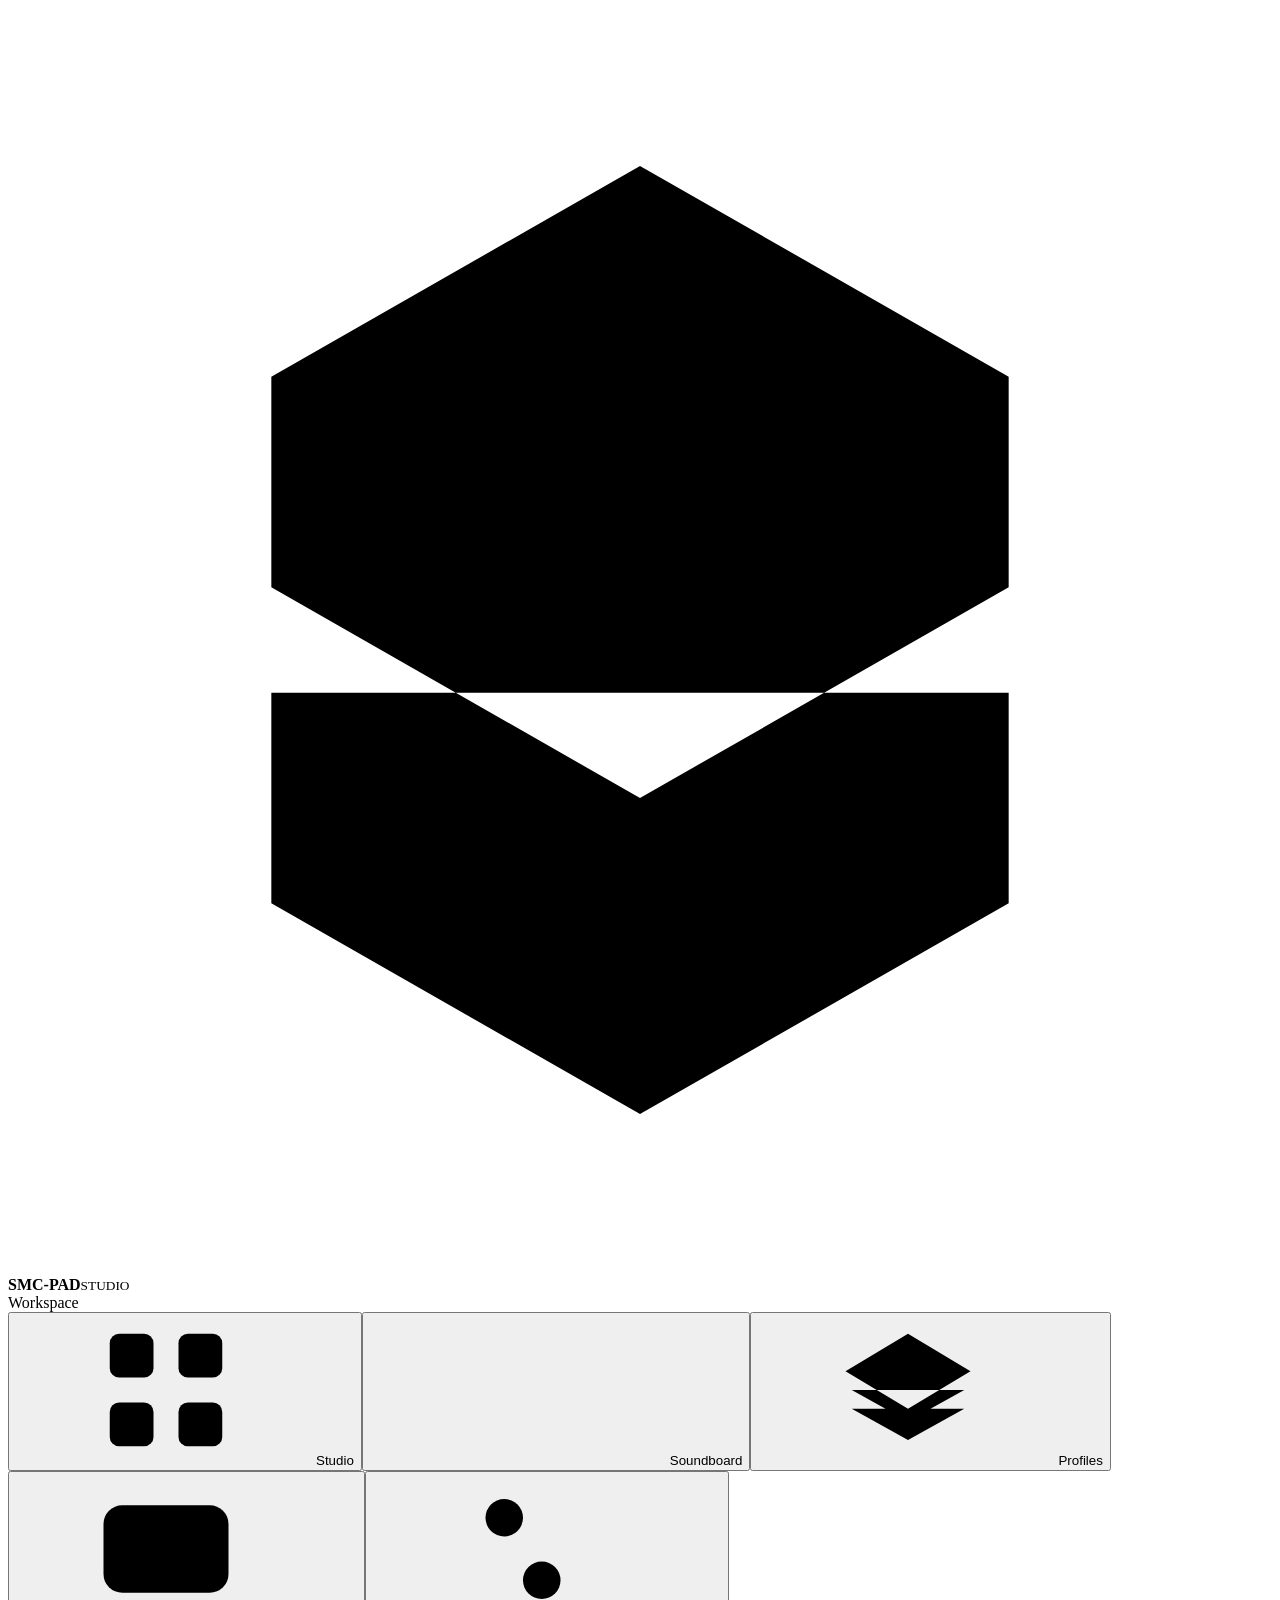
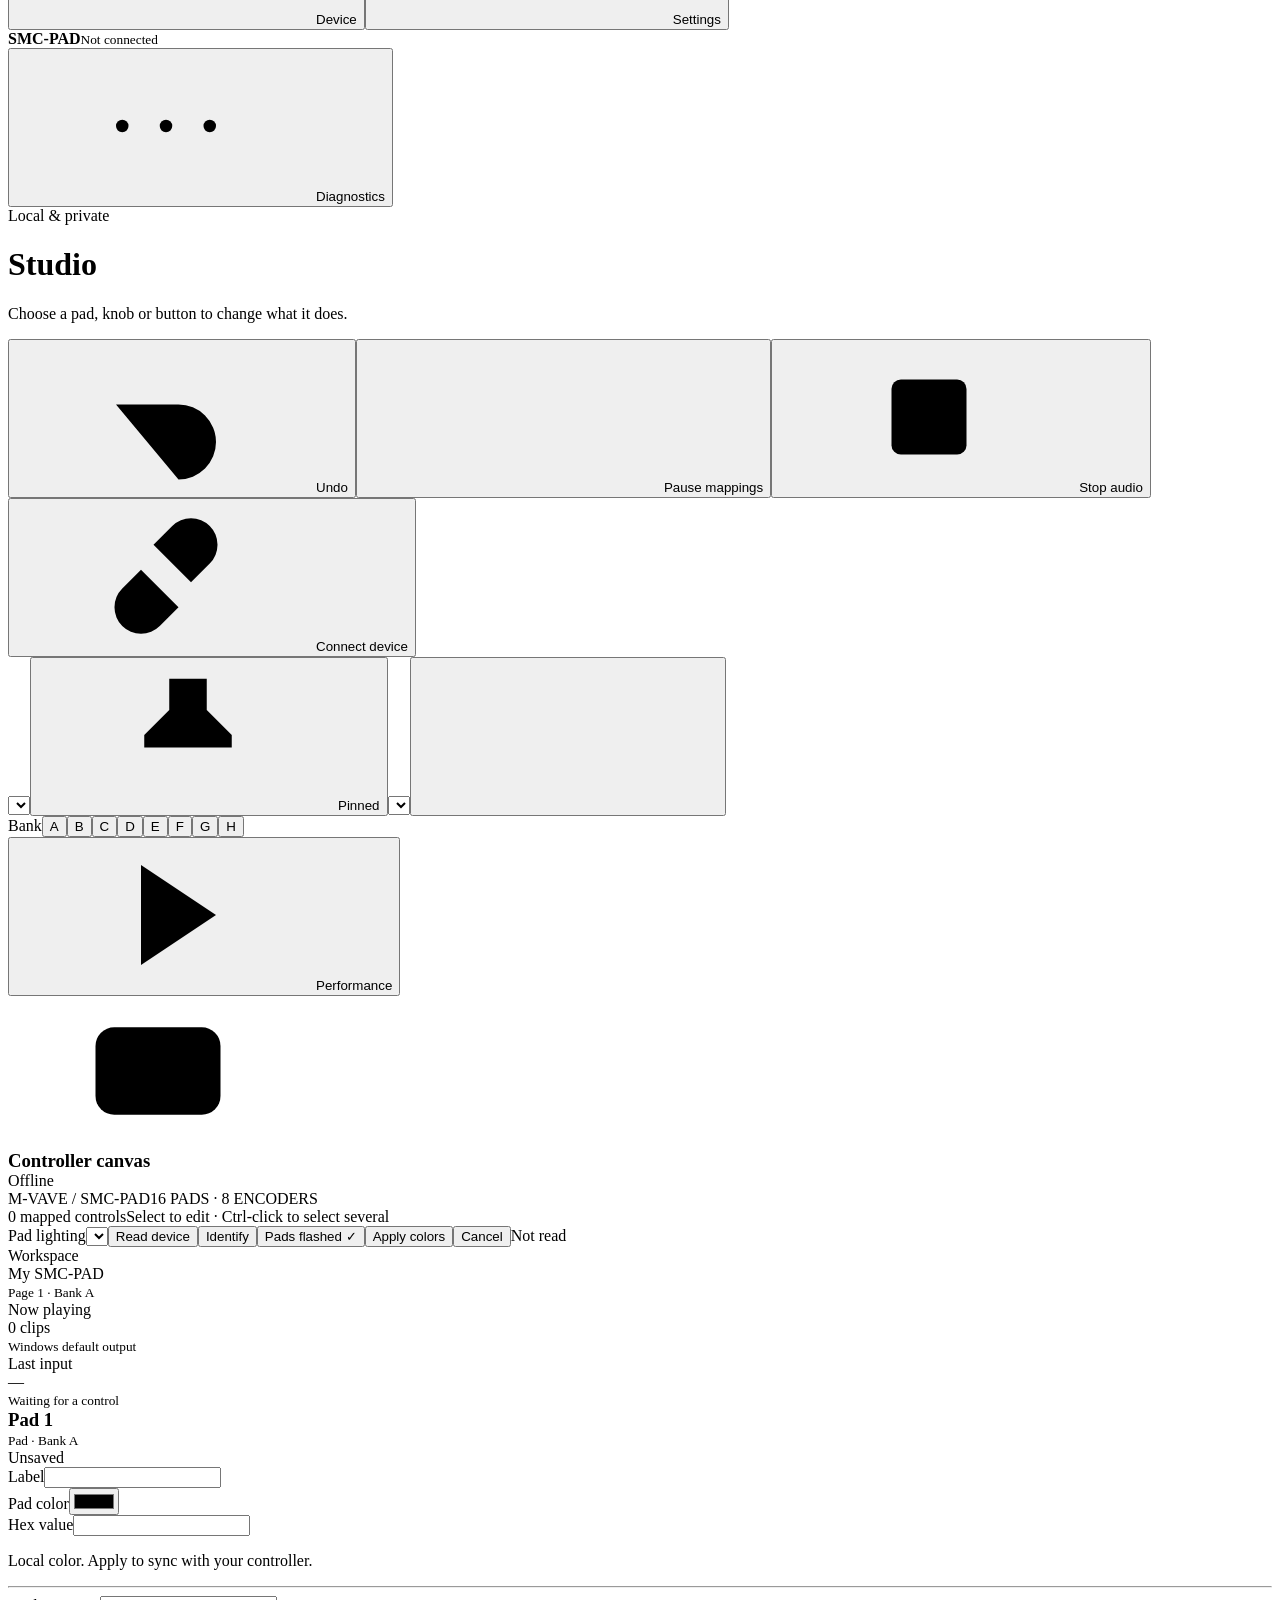
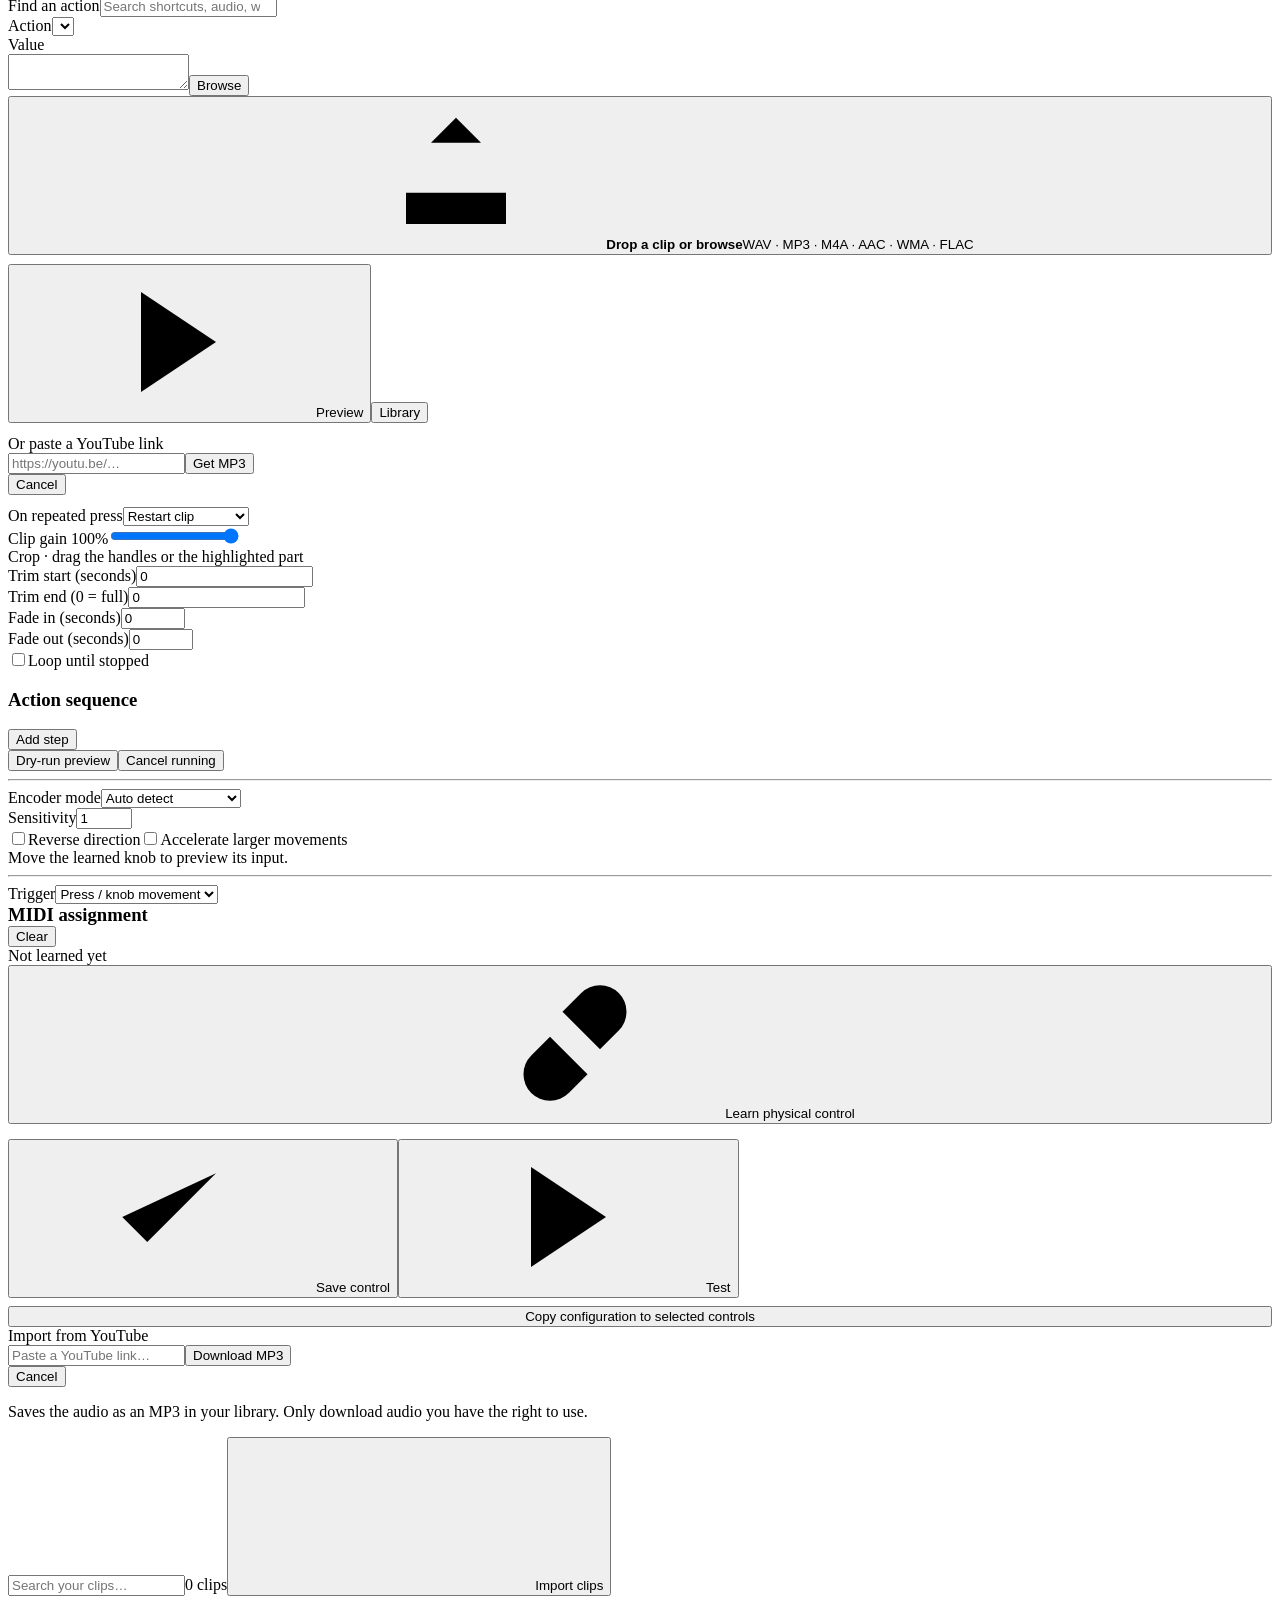
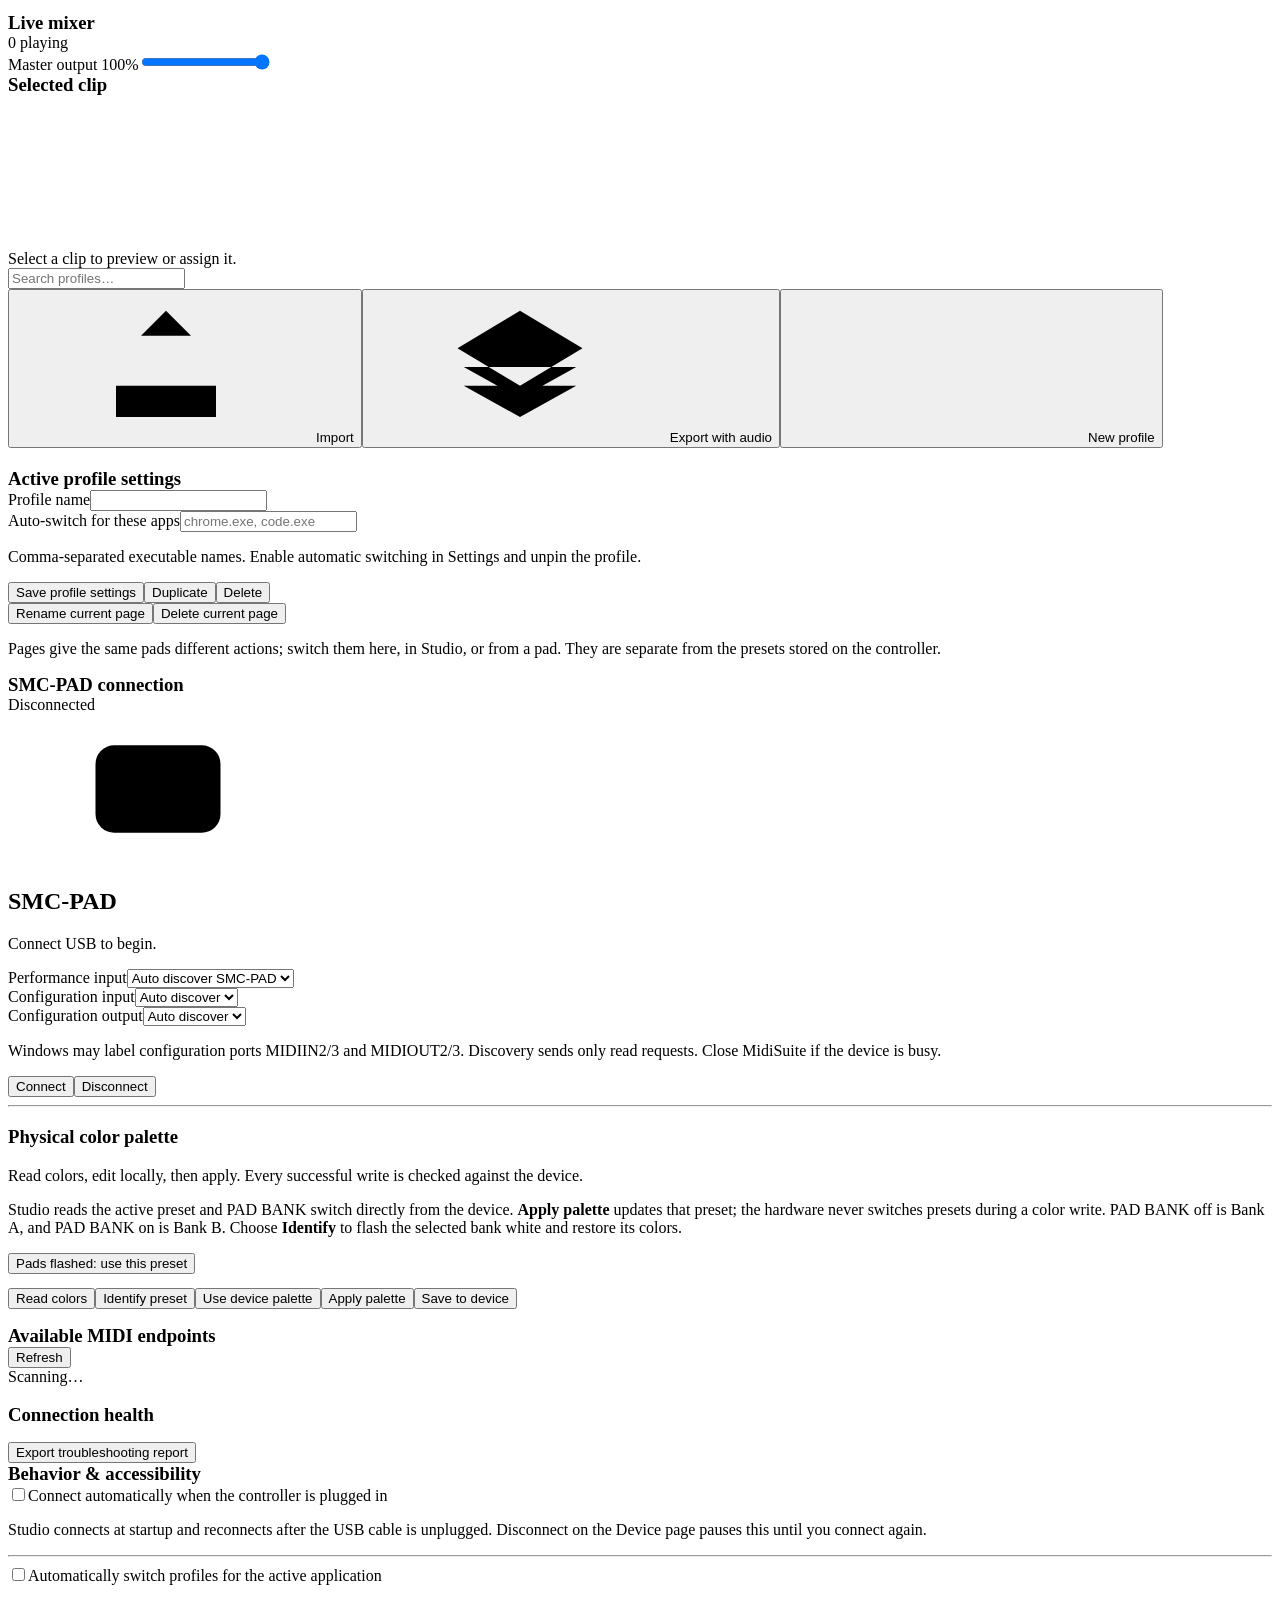
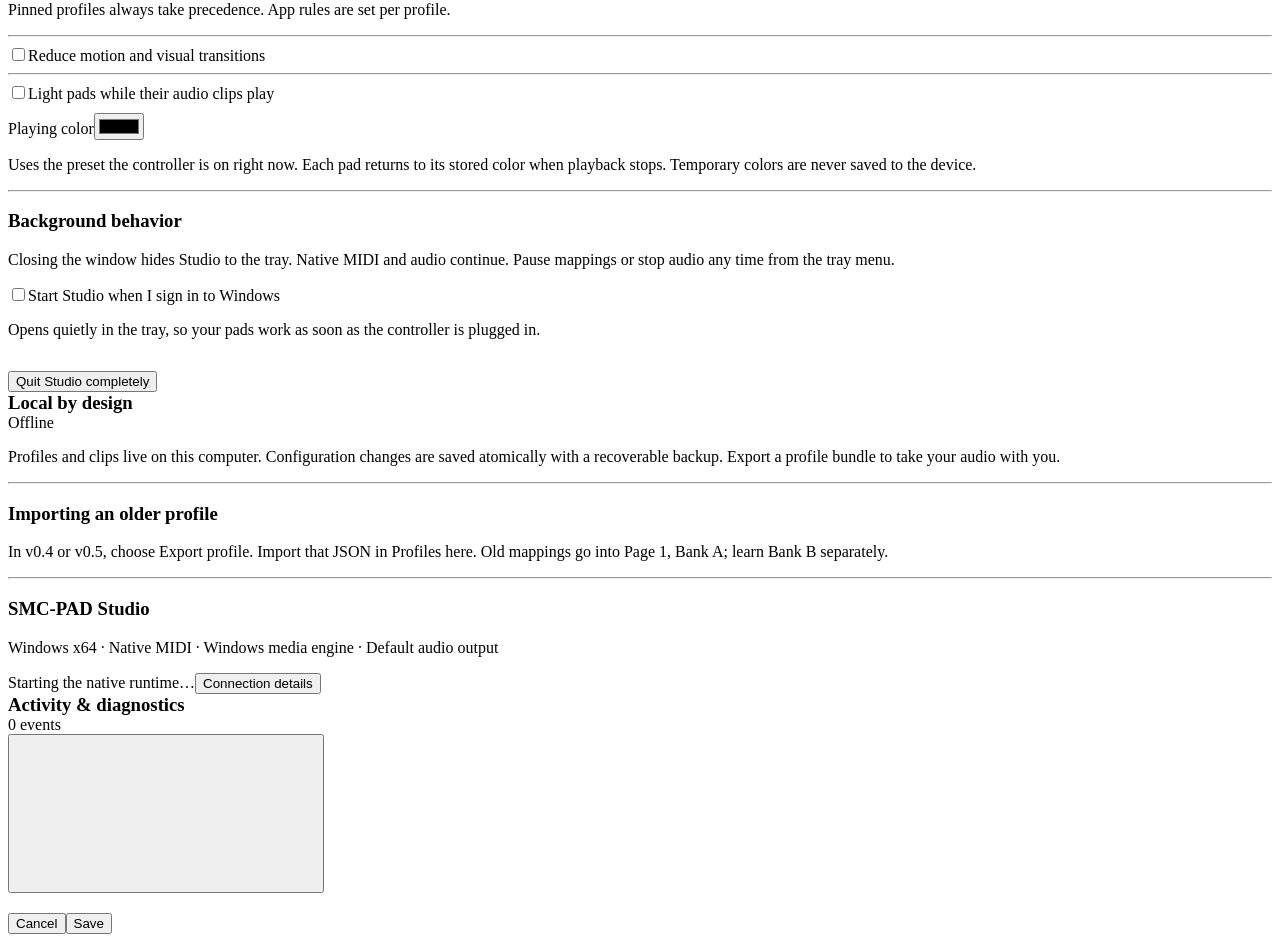
==== source/ui/index.html @ 3aac2d42 "Give the interface a readable type scale and calmer, compact headers - Type and spacing tokens on :r" ====
<!doctype html>
<html lang="en">
  <head>
    <meta charset="utf-8" />
    <meta name="viewport" content="width=device-width,initial-scale=1" />
    <title>SMC-PAD Studio</title>
    <meta
      http-equiv="Content-Security-Policy"
      content="default-src 'none'; script-src 'unsafe-inline' 'unsafe-eval'; style-src 'unsafe-inline'; img-src data:; font-src 'none'; connect-src 'none'"
    />
    <link rel="stylesheet" href="studio.css" />
  </head>
  <body>
    <svg style="display: none" aria-hidden="true">
      <defs>
        <symbol id="i-grid" viewBox="0 0 24 24">
          <rect x="3" y="3" width="7" height="7" rx="1.5" />
          <rect x="14" y="3" width="7" height="7" rx="1.5" />
          <rect x="3" y="14" width="7" height="7" rx="1.5" />
          <rect x="14" y="14" width="7" height="7" rx="1.5" />
        </symbol>
        <symbol id="i-audio" viewBox="0 0 24 24"><path d="M4 10v4m4-8v12m4-15v18m4-15v12m4-8v4" /></symbol>
        <symbol id="i-layers" viewBox="0 0 24 24">
          <path d="m12 3 10 6-10 6L2 9l10-6Zm-9 12 9 5 9-5M3 12l9 5 9-5" />
        </symbol>
        <symbol id="i-device" viewBox="0 0 24 24">
          <rect x="2" y="5" width="20" height="14" rx="3" />
          <path d="M5 9h3m-3 4h3m4-4h2m3 0h2m-7 4h2m3 0h2" />
        </symbol>
        <symbol id="i-settings" viewBox="0 0 24 24">
          <path d="M4 7h16M4 17h16" />
          <circle cx="9" cy="7" r="3" />
          <circle cx="15" cy="17" r="3" />
        </symbol>
        <symbol id="i-play" viewBox="0 0 24 24"><path d="m8 4 12 8-12 8V4Z" /></symbol>
        <symbol id="i-stop" viewBox="0 0 24 24"><rect x="6" y="6" width="12" height="12" rx="1.5" /></symbol>
        <symbol id="i-pause" viewBox="0 0 24 24"><path d="M8 5v14m8-14v14" /></symbol>
        <symbol id="i-plus" viewBox="0 0 24 24"><path d="M12 5v14M5 12h14" /></symbol>
        <symbol id="i-upload" viewBox="0 0 24 24"><path d="M12 15V3m-4 4 4-4 4 4M4 15v5h16v-5" /></symbol>
        <symbol id="i-link" viewBox="0 0 24 24">
          <path d="m9 15 6-6m-7 2-3 3a4 4 0 0 0 6 6l3-3m-4-10 3-3a4 4 0 0 1 6 6l-3 3" />
        </symbol>
        <symbol id="i-check" viewBox="0 0 24 24"><path d="m5 12 4 4L20 5" /></symbol>
        <symbol id="i-more" viewBox="0 0 24 24">
          <circle cx="5" cy="12" r="1" />
          <circle cx="12" cy="12" r="1" />
          <circle cx="19" cy="12" r="1" />
        </symbol>
        <symbol id="i-undo" viewBox="0 0 24 24"><path d="M4 10h10a6 6 0 0 1 0 12M4 10l5-5m-5 5 5 5" /></symbol>
        <symbol id="i-close" viewBox="0 0 24 24"><path d="m6 6 12 12M18 6 6 18" /></symbol>
        <symbol id="i-search" viewBox="0 0 24 24">
          <circle cx="10" cy="10" r="6" />
          <path d="m15 15 6 6" />
        </symbol>
        <symbol id="i-pin" viewBox="0 0 24 24"><path d="m9 3 6 0 0 5 4 4v2H5v-2l4-4V3Zm3 11v7" /></symbol>
      </defs>
    </svg>
    <div class="app">
      <aside class="rail">
        <div class="brand">
          <div class="mark">
            <svg viewBox="0 0 24 24"><path d="m5 7 7-4 7 4v4l-7 4-7-4V7Zm0 6v4l7 4 7-4v-4" /></svg>
          </div>
          <div class="brand-text"><strong>SMC-PAD</strong><small>STUDIO</small></div>
        </div>
        <div>
          <div class="rail-label">Workspace</div>
          <nav class="nav" aria-label="Main navigation">
            <button data-view="studio" class="active">
              <svg><use href="#i-grid" /></svg><span>Studio</span></button
            ><button data-view="soundboard">
              <svg><use href="#i-audio" /></svg><span>Soundboard</span></button
            ><button data-view="profiles">
              <svg><use href="#i-layers" /></svg><span>Profiles</span></button
            ><button data-view="device">
              <svg><use href="#i-device" /></svg><span>Device</span></button
            ><button data-view="settings">
              <svg><use href="#i-settings" /></svg><span>Settings</span>
            </button>
          </nav>
        </div>
        <div class="rail-bottom">
          <div class="device-mini">
            <strong><i id="connectionDot" class="status-dot"></i>SMC-PAD</strong
            ><small id="railStatus">Not connected</small>
          </div>
          <button class="btn ghost" id="diagnosticsBtn">
            <svg><use href="#i-more" /></svg><span>Diagnostics</span>
          </button>
          <div class="version"><span>Local &amp; private</span><span id="appVersion"></span></div>
        </div>
      </aside>
      <div class="workspace">
        <header class="topbar">
          <div class="view-heading">
            <h1 id="viewTitle">Studio</h1>
            <p id="viewDescription">Choose a pad, knob or button to change what it does.</p>
          </div>
          <div class="top-actions">
            <button class="btn ghost" id="undoBtn" title="Undo last configuration edit">
              <svg><use href="#i-undo" /></svg><span>Undo</span></button
            ><button class="btn" id="pauseBtn">
              <svg><use href="#i-pause" /></svg><span>Pause mappings</span></button
            ><button class="btn" id="stopAudioBtn">
              <svg><use href="#i-stop" /></svg><span>Stop audio</span></button
            ><button class="btn primary" id="connectBtn">
              <svg><use href="#i-link" /></svg><span>Connect device</span>
            </button>
          </div>
        </header>
        <main class="content" id="main">
          <section id="view-studio">
            <div class="toolbar">
              <select id="profileSelect" aria-label="Active profile"></select
              ><button class="btn ghost tiny" id="pinBtn" title="Pin this profile">
                <svg><use href="#i-pin" /></svg><span>Pinned</span></button
              ><select id="pageSelect" aria-label="Application page"></select
              ><button class="btn ghost tiny" id="newPageBtn" title="Add application page">
                <svg><use href="#i-plus" /></svg>
              </button>
              <div class="spacer"></div>
              <div class="segmented" aria-label="Pad bank">
                <span class="segmented-label">Bank</span
                ><button id="bankA" title="Bank A · default pad notes 36–51" aria-label="Bank A">A</button
                ><button id="bankB" title="Bank B · default pad notes 52–67" aria-label="Bank B">B</button
                ><button id="bankC" title="Bank C · default pad notes 68–83" aria-label="Bank C">C</button
                ><button id="bankD" title="Bank D · default pad notes 84–99" aria-label="Bank D">D</button
                ><button id="bankE" title="Bank E · default pad notes 100–115" aria-label="Bank E">E</button
                ><button id="bankF" title="Bank F · default pad notes 116–127" aria-label="Bank F">F</button
                ><button id="bankG" title="Bank G · default pad notes 4–19" aria-label="Bank G">G</button
                ><button id="bankH" title="Bank H · default pad notes 20–35" aria-label="Bank H">H</button>
              </div>
              <button class="btn" id="performanceBtn">
                <svg><use href="#i-play" /></svg>Performance
              </button>
            </div>
            <div class="studio-layout">
              <div>
                <div class="panel">
                  <div class="panel-head">
                    <div class="row">
                      <svg style="color: var(--accent)"><use href="#i-device" /></svg>
                      <h3 style="margin: 0">Controller canvas</h3>
                    </div>
                    <span class="tag" id="canvasStatus">Offline</span>
                  </div>
                  <div class="board">
                    <div class="board-brand"><span>M-VAVE / SMC-PAD</span><span>16 PADS · 8 ENCODERS</span></div>
                    <div class="hardware">
                      <div class="knob-grid" id="knobs"></div>
                      <div class="pad-grid" id="pads"></div>
                      <div class="side-grid" id="sideBtns"></div>
                    </div>
                  </div>
                  <div class="board-caption">
                    <span><i class="micro-dot"></i><span id="mappingCount">0 mapped controls</span></span
                    ><span id="canvasHint">Select to edit · Ctrl-click to select several</span>
                  </div>
                  <div class="rgb-controls">
                    <span class="segmented-label">Pad lighting</span
                    ><select id="rgbPreset" aria-label="Physical device preset"></select
                    ><button class="btn tiny" id="readRGB">Read device</button
                    ><button
                      class="btn tiny"
                      id="identifyRGB"
                      title="Flash all 16 pads of this preset and bank white, then restore them"
                    >
                      Identify</button
                    ><button
                      class="btn tiny hidden"
                      id="confirmPresetBar"
                      title="Teach Studio which preset the hardware is using"
                    >
                      Pads flashed ✓</button
                    ><button class="btn tiny primary" id="applyRGB">Apply colors</button
                    ><button class="btn ghost tiny" id="cancelRGB">Cancel</button
                    ><span class="tag" id="rgbStatus">Not read</span>
                  </div>
                </div>
                <div class="info-cards">
                  <div class="info-card">
                    <label>Workspace</label>
                    <div class="metric" id="activeProfileLabel">My SMC-PAD</div>
                    <small id="activePageLabel">Page 1 · Bank A</small>
                  </div>
                  <div class="info-card">
                    <label>Now playing</label>
                    <div class="metric" id="audioCount">0 clips</div>
                    <small>Windows default output</small>
                  </div>
                  <div class="info-card">
                    <label>Last input</label>
                    <div class="metric" id="lastMidiValue">—</div>
                    <small id="lastMidiPort">Waiting for a control</small>
                  </div>
                </div>
              </div>
              <aside class="panel inspector" id="inspector">
                <div class="panel-head">
                  <div class="inspector-title">
                    <div class="swatch" id="selectedSwatch"></div>
                    <div>
                      <h3 id="selectedName" style="margin: 0">Pad 1</h3>
                      <small class="muted" id="selectedType">Pad · Bank A</small>
                    </div>
                  </div>
                  <span id="dirtyBadge" class="tag hidden">Unsaved</span>
                </div>
                <form id="editorForm" class="panel-body">
                  <div class="field"><label for="labelInput">Label</label><input id="labelInput" maxlength="60" /></div>
                  <div id="colorFields">
                    <div class="row2">
                      <div class="field">
                        <label for="colorInput">Pad color</label><input id="colorInput" type="color" />
                      </div>
                      <div class="field">
                        <label for="colorHex">Hex value</label><input id="colorHex" pattern="#[0-9a-fA-F]{6}" />
                      </div>
                    </div>
                    <div class="palette" id="palette"></div>
                    <p class="helper" id="colorState">Local color. Apply to sync with your controller.</p>
                  </div>
                  <hr class="section-rule" />
                  <div class="field">
                    <label for="actionSearch">Find an action</label
                    ><input id="actionSearch" type="search" placeholder="Search shortcuts, audio, windows…" />
                  </div>
                  <div class="field">
                    <label for="actionSelect">Action</label
                    ><select id="actionSelect"></select>
                  </div>
                  <div class="field hidden" id="valueField">
                    <label for="valueInput" id="valueLabel">Value</label>
                    <div class="row">
                      <textarea id="valueInput" class="grow" rows="2"></textarea
                      ><button type="button" class="btn tiny hidden" id="browseBtn">Browse</button>
                    </div>
                  </div>
                  <div id="audioFields" class="hidden">
                    <button type="button" class="drop" id="audioDrop" style="width: 100%">
                      <svg><use href="#i-upload" /></svg><strong id="assignedAudioName">Drop a clip or browse</strong
                      ><span>WAV · MP3 · M4A · AAC · WMA · FLAC</span>
                    </button>
                    <div class="row" style="margin-top: 9px">
                      <button type="button" class="btn tiny" id="previewClip">
                        <svg><use href="#i-play" /></svg>Preview</button
                      ><button type="button" class="btn ghost tiny" id="selectFromLibrary">Library</button>
                    </div>
                    <div class="field" style="margin-top: 12px">
                      <label for="ytEditorUrl">Or paste a YouTube link</label>
                      <div class="yt-row">
                        <input
                          id="ytEditorUrl"
                          type="url"
                          placeholder="https://youtu.be/…"
                          autocomplete="off"
                          spellcheck="false"
                        /><button type="button" class="btn tiny" id="ytEditorGo">Get MP3</button>
                      </div>
                      <div class="yt-status hidden" data-yt-status>
                        <div class="row">
                          <span class="helper grow" data-yt-text style="margin: 0; overflow-wrap: anywhere"></span
                          ><button type="button" class="btn ghost tiny" data-yt-cancel>Cancel</button>
                        </div>
                        <div class="progress"><i data-yt-bar></i></div>
                      </div>
                    </div>
                    <div class="field" style="margin-top: 12px">
                      <label for="audioMode">On repeated press</label
                      ><select id="audioMode">
                        <option value="restart">Restart clip</option>
                        <option value="overlap">Allow overlap</option>
                        <option value="toggle">Toggle play / stop</option>
                      </select>
                    </div>
                    <div class="field">
                      <label for="audioVolume">Clip gain <span id="clipGainValue">100%</span></label
                      ><input id="audioVolume" type="range" min="0" max="100" value="100" />
                    </div>
                    <div class="field">
                      <label id="editorCropLabel">Crop · drag the handles or the highlighted part</label>
                      <div id="editorCrop" role="group" aria-labelledby="editorCropLabel"></div>
                    </div>
                    <div class="row2">
                      <div class="field">
                        <label for="trimStart">Trim start (seconds)</label
                        ><input id="trimStart" type="number" min="0" step=".01" value="0" />
                      </div>
                      <div class="field">
                        <label for="trimEnd">Trim end (0 = full)</label
                        ><input id="trimEnd" type="number" min="0" step=".01" value="0" />
                      </div>
                    </div>
                    <div class="row2">
                      <div class="field">
                        <label for="fadeIn">Fade in (seconds)</label
                        ><input id="fadeIn" type="number" min="0" max="30" step=".1" value="0" />
                      </div>
                      <div class="field">
                        <label for="fadeOut">Fade out (seconds)</label
                        ><input id="fadeOut" type="number" min="0" max="30" step=".1" value="0" />
                      </div>
                    </div>
                    <label class="check"><input id="loopAudio" type="checkbox" />Loop until stopped</label>
                  </div>
                  <div id="macroFields" class="hidden">
                    <div class="inline-heading">
                      <h3>Action sequence</h3>
                      <button type="button" class="btn tiny" id="addStep">Add step</button>
                    </div>
                    <div id="steps"></div>
                    <button type="button" class="btn ghost tiny" id="macroPreview">Dry-run preview</button
                    ><button type="button" class="btn ghost tiny" id="cancelMacros">Cancel running</button>
                  </div>
                  <div id="knobFields" class="hidden">
                    <hr class="section-rule" />
                    <div class="field">
                      <label for="encoderMode">Encoder mode</label
                      ><select id="encoderMode">
                        <option value="auto">Auto detect</option>
                        <option value="absolute">Absolute (0–127)</option>
                        <option value="relative">Relative increments</option>
                      </select>
                    </div>
                    <div class="field">
                      <label for="sensitivity">Sensitivity</label
                      ><input id="sensitivity" type="number" min=".1" max="8" step=".1" value="1" />
                    </div>
                    <label class="check"><input id="invertKnob" type="checkbox" />Reverse direction</label
                    ><label class="check"
                      ><input id="accelerateKnob" type="checkbox" />Accelerate larger movements</label
                    >
                    <div class="map-info" id="calibration">Move the learned knob to preview its input.</div>
                  </div>
                  <hr class="section-rule" />
                  <div class="field">
                    <label for="triggerSelect">Trigger</label
                    ><select id="triggerSelect">
                      <option value="press">Press / knob movement</option>
                      <option value="pressOnly">Press only</option>
                      <option value="releaseOnly">Release only</option>
                      <option value="both">Press and release</option>
                    </select>
                  </div>
                  <div class="inline-heading">
                    <h3 style="margin: 0">MIDI assignment</h3>
                    <button type="button" class="btn ghost tiny" id="clearLearn">Clear</button>
                  </div>
                  <div class="map-info" id="mappingInfo">Not learned yet</div>
                  <button type="button" class="btn" id="learnBtn" style="width: 100%">
                    <svg><use href="#i-link" /></svg>Learn physical control
                  </button>
                  <div class="row" style="margin-top: 15px">
                    <button type="submit" class="btn primary grow" id="saveControl">
                      <svg><use href="#i-check" /></svg>Save control</button
                    ><button type="button" class="btn" id="testAction" title="Execute this action">
                      <svg><use href="#i-play" /></svg>Test
                    </button>
                  </div>
                  <button
                    type="button"
                    class="btn ghost tiny hidden"
                    id="copySelected"
                    style="width: 100%; margin-top: 8px"
                  >
                    Copy configuration to selected controls
                  </button>
                </form>
              </aside>
            </div>
          </section>
          <section id="view-soundboard" class="hidden">
            <div class="library-layout">
              <div>
                <div class="panel" style="margin-bottom: 16px">
                  <div class="panel-body">
                    <label for="ytUrl">Import from YouTube</label>
                    <div class="yt-row">
                      <input
                        id="ytUrl"
                        type="url"
                        placeholder="Paste a YouTube link…"
                        autocomplete="off"
                        spellcheck="false"
                      /><button class="btn" id="ytGo">Download MP3</button>
                    </div>
                    <div class="yt-status hidden" data-yt-status>
                      <div class="row">
                        <span class="helper grow" data-yt-text style="margin: 0; overflow-wrap: anywhere"></span
                        ><button type="button" class="btn ghost tiny" data-yt-cancel>Cancel</button>
                      </div>
                      <div class="progress"><i data-yt-bar></i></div>
                    </div>
                    <p class="helper">
                      Saves the audio as an MP3 in your library. Only download audio you have the right to use.
                    </p>
                  </div>
                </div>
                <div class="row" style="margin-bottom: 16px">
                  <input
                    id="librarySearch"
                    class="grow"
                    type="search"
                    placeholder="Search your clips…"
                    aria-label="Search audio library"
                  /><span class="tag" id="libraryCount">0 clips</span
                  ><button class="btn primary" id="importClips">
                    <svg><use href="#i-plus" /></svg>Import clips
                  </button>
                </div>
                <div class="library-list" id="libraryList"></div>
                <div class="panel mixer">
                  <div class="panel-head">
                    <h3 style="margin: 0">Live mixer</h3>
                    <span class="tag" id="playingCount">0 playing</span>
                  </div>
                  <div class="panel-body">
                    <div class="field">
                      <label for="masterVolume">Master output <span id="masterValue">100%</span></label
                      ><input id="masterVolume" type="range" min="0" max="100" value="100" />
                    </div>
                    <div id="playingList"></div>
                  </div>
                </div>
              </div>
              <div class="panel">
                <div class="panel-head">
                  <h3 style="margin: 0">Selected clip</h3>
                  <svg style="color: var(--accent)"><use href="#i-audio" /></svg>
                </div>
                <div class="panel-body" id="clipDetail">
                  <div class="empty">Select a clip to preview or assign it.</div>
                </div>
              </div>
            </div>
          </section>
          <section id="view-profiles" class="hidden">
            <div class="toolbar">
              <input id="profileSearch" type="search" placeholder="Search profiles…" aria-label="Search profiles" />
              <div class="spacer"></div>
              <button class="btn" id="importProfile">
                <svg><use href="#i-upload" /></svg>Import</button
              ><button class="btn" id="exportProfile">
                <svg><use href="#i-layers" /></svg>Export with audio</button
              ><button class="btn" id="newProfile">
                <svg><use href="#i-plus" /></svg>New profile
              </button>
            </div>
            <div class="profiles-grid" id="profilesGrid"></div>
            <div class="panel" style="margin-top: 20px">
              <div class="panel-head">
                <h3 style="margin: 0">Active profile settings</h3>
              </div>
              <div class="panel-body">
                <div class="row2">
                  <div class="field">
                    <label for="profileName">Profile name</label><input id="profileName" maxlength="80" />
                  </div>
                  <div class="field">
                    <label for="profileApps">Auto-switch for these apps</label
                    ><input id="profileApps" placeholder="chrome.exe, code.exe" />
                    <p class="helper">
                      Comma-separated executable names. Enable automatic switching in Settings and unpin the profile.
                    </p>
                  </div>
                </div>
                <div class="row">
                  <button class="btn primary" id="saveProfile">Save profile settings</button
                  ><button class="btn" id="duplicateProfile">Duplicate</button
                  ><button class="btn danger" id="deleteProfile">Delete</button>
                  <div class="spacer"></div>
                  <button class="btn" id="renamePage">Rename current page</button
                  ><button class="btn danger" id="deletePage">Delete current page</button>
                </div>
                <p class="helper">
                  Pages give the same pads different actions; switch them here, in Studio, or from a pad. They are
                  separate from the presets stored on the controller.
                </p>
              </div>
            </div>
          </section>
          <section id="view-device" class="hidden">
            <div class="device-layout">
              <div class="panel">
                <div class="panel-head">
                  <h3 style="margin: 0">SMC-PAD connection</h3>
                  <span class="tag" id="deviceStatusTag">Disconnected</span>
                </div>
                <div class="panel-body">
                  <div class="status-line">
                    <div class="large-status">
                      <svg><use href="#i-device" /></svg>
                    </div>
                    <div>
                      <h2>SMC-PAD</h2>
                      <p class="muted" id="deviceMessage">Connect USB to begin.</p>
                    </div>
                  </div>
                  <div class="field">
                    <label for="performanceInput">Performance input</label
                    ><select id="performanceInput">
                      <option value="">Auto discover SMC-PAD</option>
                    </select>
                  </div>
                  <div class="row2">
                    <div class="field">
                      <label for="rgbInputPort">Configuration input</label
                      ><select id="rgbInputPort">
                        <option value="">Auto discover</option>
                      </select>
                    </div>
                    <div class="field">
                      <label for="rgbOutputPort">Configuration output</label
                      ><select id="rgbOutputPort">
                        <option value="">Auto discover</option>
                      </select>
                    </div>
                  </div>
                  <p class="helper">
                    Windows may label configuration ports MIDIIN2/3 and MIDIOUT2/3. Discovery sends only read requests.
                    Close MidiSuite if the device is busy.
                  </p>
                  <div class="row" style="margin-top: 16px">
                    <button class="btn primary" id="deviceConnect">Connect</button
                    ><button class="btn" id="deviceDisconnect">Disconnect</button>
                  </div>
                  <hr class="section-rule" />
                  <h3>Physical color palette</h3>
                  <p class="muted">
                    Read colors, edit locally, then apply. Every successful write is checked against the device.
                  </p>
                  <p class="helper">
                    Studio reads the active preset and PAD BANK switch directly from the device.
                    <b>Apply palette</b> updates that preset; the hardware never switches presets during a color write.
                    PAD BANK off is Bank A, and PAD BANK on is Bank B. Choose <b>Identify</b> to flash the selected bank
                    white and restore its colors.
                  </p>
                  <p class="helper" id="presetDetect"></p>
                  <div class="row hidden" id="identifyConfirm" style="margin-top: 8px">
                    <span class="muted" id="identifyQuestion"></span
                    ><button class="btn primary" id="confirmPreset">Pads flashed: use this preset</button>
                  </div>
                  <div class="row" style="margin-top: 14px">
                    <button class="btn" id="deviceRead">Read colors</button
                    ><button class="btn" id="deviceIdentify">Identify preset</button
                    ><button class="btn" id="adoptRGB">Use device palette</button
                    ><button class="btn primary" id="deviceApply">Apply palette</button
                    ><button
                      class="btn"
                      id="deviceSave"
                      title="Ask the device to keep its current colors after it is unplugged"
                    >
                      Save to device
                    </button>
                  </div>
                  <div id="rgbResults" style="margin-top: 16px"></div>
                </div>
              </div>
              <div>
                <div class="panel">
                  <div class="panel-head">
                    <h3 style="margin: 0">Available MIDI endpoints</h3>
                    <button class="btn tiny" id="refreshPorts">Refresh</button>
                  </div>
                  <div class="panel-body port-list" id="portList">Scanning…</div>
                </div>
                <div class="panel" style="margin-top: 18px">
                  <div class="panel-head"><h3 style="margin: 0">Connection health</h3></div>
                  <div class="panel-body">
                    <div id="healthInfo" class="muted"></div>
                    <button class="btn" id="exportDiagnostics" style="margin-top: 16px">
                      Export troubleshooting report
                    </button>
                  </div>
                </div>
              </div>
            </div>
          </section>
          <section id="view-settings" class="hidden">
            <div class="settings-layout">
              <div class="panel">
                <div class="panel-head"><h3 style="margin: 0">Behavior & accessibility</h3></div>
                <div class="panel-body">
                  <label class="check"
                    ><input type="checkbox" id="autoConnect" />Connect automatically when the controller is plugged
                    in</label
                  >
                  <p class="helper">
                    Studio connects at startup and reconnects after the USB cable is unplugged. Disconnect on the Device
                    page pauses this until you connect again.
                  </p>
                  <hr class="section-rule" />
                  <label class="check"
                    ><input type="checkbox" id="autoProfiles" />Automatically switch profiles for the active
                    application</label
                  >
                  <p class="helper">Pinned profiles always take precedence. App rules are set per profile.</p>
                  <hr class="section-rule" />
                  <label class="check"
                    ><input type="checkbox" id="reducedMotion" />Reduce motion and visual transitions</label
                  >
                  <hr class="section-rule" />
                  <label class="check"
                    ><input type="checkbox" id="liveFeedback" />Light pads while their audio clips play</label
                  >
                  <div class="field" style="margin-top: 10px; max-width: 220px">
                    <label for="liveColor">Playing color</label><input id="liveColor" type="color" />
                  </div>
                  <p class="helper">
                    Uses the preset the controller is on right now. Each pad returns to its stored color when playback
                    stops. Temporary colors are never saved to the device.
                  </p>
                  <hr class="section-rule" />
                  <h3>Background behavior</h3>
                  <p class="muted">
                    Closing the window hides Studio to the tray. Native MIDI and audio continue. Pause mappings or stop
                    audio any time from the tray menu.
                  </p>
                  <label class="check"
                    ><input type="checkbox" id="startWithWindows" />Start Studio when I sign in to Windows</label
                  >
                  <p class="helper" id="startWithWindowsHelp">
                    Opens quietly in the tray, so your pads work as soon as the controller is plugged in.
                  </p>
                  <button class="btn danger" id="quitApp" style="margin-top: 16px">Quit Studio completely</button>
                </div>
              </div>
              <div class="panel">
                <div class="panel-head">
                  <h3 style="margin: 0">Local by design</h3>
                  <span class="tag good">Offline</span>
                </div>
                <div class="panel-body">
                  <p class="muted">
                    Profiles and clips live on this computer. Configuration changes are saved atomically with a
                    recoverable backup. Export a profile bundle to take your audio with you.
                  </p>
                  <hr class="section-rule" />
                  <h3>Importing an older profile</h3>
                  <p class="muted">
                    In v0.4 or v0.5, choose Export profile. Import that JSON in Profiles here. Old mappings go into Page
                    1, Bank A; learn Bank B separately.
                  </p>
                  <hr class="section-rule" />
                  <h3 id="aboutVersion">SMC-PAD Studio</h3>
                  <p class="helper">Windows x64 · Native MIDI · Windows media engine · Default audio output</p>
                </div>
              </div>
            </div>
          </section>
        </main>
        <footer class="statusbar">
          <span id="footerStatus">Starting the native runtime…</span
          ><span><button id="footerDiagnostics">Connection details</button></span>
        </footer>
      </div>
    </div>
    <div id="diagnostics" class="diagnostics hidden">
      <div class="panel-head">
        <div class="row">
          <h3 style="margin: 0">Activity & diagnostics</h3>
          <span class="tag" id="diagnosticCount">0 events</span>
        </div>
        <button class="btn ghost tiny" id="closeDiagnostics" aria-label="Close diagnostics">
          <svg><use href="#i-close" /></svg>
        </button>
      </div>
      <div class="diagnostic-logs" id="logs"></div>
    </div>
    <div id="toast" class="toast hidden" role="status" aria-live="polite"></div>
    <div id="modal" class="modal hidden" role="dialog" aria-modal="true" aria-labelledby="modalTitle">
      <div class="modal-card">
        <h2 id="modalTitle"></h2>
        <div id="modalBody" style="margin-top: 15px"></div>
        <div class="modal-footer">
          <button class="btn" id="modalCancel">Cancel</button><button class="btn primary" id="modalAccept">Save</button>
        </div>
      </div>
    </div>
    <script src="studio.js"></script>
  </body>
</html>
---- source/ui/studio.css ----
:root {
  color-scheme: dark;
  --bg: #0c0e12;
  --panel: #13161c;
  --raised: #1b1f27;
  --line: #292e39;
  --muted: #8993a5;
  --text: #edf0f6;
  --accent: #72d4d4;
  --danger: #f28a96;
  --gold: #d9bd83;
  --radius: 14px;
  /* Type scale: nothing in the interface is smaller than --fs-xs. */
  --fs-xs: 11px;
  --fs-sm: 12px;
  --fs-md: 13px;
  --fs-base: 14px;
  --fs-lg: 16px;
  --fs-xl: 20px;
  /* Spacing scale. */
  --sp-1: 4px;
  --sp-2: 8px;
  --sp-3: 12px;
  --sp-4: 16px;
  --sp-5: 20px;
  --sp-6: 24px;
}
* {
  box-sizing: border-box;
}
body {
  margin: 0;
  font:
    14px/1.5 'Segoe UI Variable',
    'Segoe UI',
    sans-serif;
  background: var(--bg);
  color: var(--text);
  height: 100vh;
  overflow: hidden;
}
button,
input,
select,
textarea {
  font: inherit;
}
button {
  cursor: pointer;
}
button:disabled {
  opacity: 0.45;
  cursor: not-allowed;
}
button:focus-visible,
a:focus-visible,
input:focus-visible,
select:focus-visible,
textarea:focus-visible {
  outline: 2px solid var(--accent);
  outline-offset: 3px;
}
button {
  color: inherit;
}
svg {
  width: 18px;
  height: 18px;
  fill: none;
  stroke: currentColor;
  stroke-width: 1.6;
  stroke-linecap: round;
  stroke-linejoin: round;
  flex-shrink: 0;
}
button svg {
  pointer-events: none;
}
.hidden {
  display: none !important;
}
.app {
  height: 100vh;
  display: grid;
  grid-template-columns: 204px minmax(0, 1fr);
  grid-template-rows: 1fr;
}
.rail {
  background: #101218;
  border-right: 1px solid var(--line);
  display: flex;
  flex-direction: column;
  padding: 24px 16px 16px;
  gap: 24px;
}
.brand {
  display: flex;
  gap: 11px;
  align-items: center;
  padding: 0 8px;
}
.mark {
  width: 34px;
  height: 38px;
  border: 1px solid #72d4d455;
  border-radius: 10px;
  color: var(--accent);
  display: grid;
  place-items: center;
  background: linear-gradient(135deg, #72d4d41c, transparent);
}
.mark svg {
  width: 25px;
  height: 25px;
}
.brand strong {
  font-size: 15px;
  font-weight: 650;
  letter-spacing: -0.4px;
}
.brand small {
  display: block;
  font-size: var(--fs-xs);
  letter-spacing: 1.6px;
  color: var(--muted);
}
.rail-label {
  font-size: var(--fs-xs);
  letter-spacing: 0.3px;
  color: var(--muted);
  margin: 0 12px 8px;
}
.nav {
  display: flex;
  flex-direction: column;
  gap: 5px;
}
.nav button {
  border: 1px solid transparent;
  background: transparent;
  text-align: left;
  color: #939daf;
  display: flex;
  align-items: center;
  gap: 12px;
  border-radius: 9px;
  padding: 11px 12px;
}
.nav button:hover {
  background: #ffffff06;
  color: var(--text);
}
.nav button.active {
  background: #72d4d410;
  border-color: #72d4d41c;
  color: var(--accent);
}
.nav button.active:after {
  content: '';
  width: 5px;
  height: 5px;
  background: var(--accent);
  border-radius: 50%;
  margin-left: auto;
}
.rail-bottom {
  margin-top: auto;
  display: grid;
  gap: 12px;
}
.device-mini {
  padding: 14px 12px;
  border: 1px solid var(--line);
  border-radius: 10px;
  background: #ffffff03;
}
.device-mini strong {
  display: block;
  font-size: 12px;
  margin-bottom: 4px;
}
.device-mini small {
  font-size: 11px;
  color: var(--muted);
}
.status-dot {
  width: 6px;
  height: 6px;
  border-radius: 50%;
  background: var(--gold);
  display: inline-block;
  margin-right: 7px;
}
.status-dot.on {
  background: var(--accent);
  box-shadow: 0 0 10px #72d4d440;
}
.version {
  font-size: var(--fs-xs);
  color: var(--muted);
  display: flex;
  justify-content: space-between;
  padding: 0 8px;
}
.workspace {
  display: flex;
  flex-direction: column;
  min-width: 0;
  overflow: hidden;
}
.topbar {
  min-height: 68px;
  flex-shrink: 0;
  display: flex;
  align-items: center;
  justify-content: space-between;
  padding: 0 28px;
  border-bottom: 1px solid var(--line);
  gap: 14px;
}
/* The view title and a one-line description replace the large per-view headers. */
.view-heading {
  min-width: 0;
}
.view-heading h1 {
  margin: 0;
}
.view-heading p {
  margin: 2px 0 0;
  font-size: var(--fs-sm);
  color: var(--muted);
  white-space: nowrap;
  overflow: hidden;
  text-overflow: ellipsis;
}
.top-actions {
  display: flex;
  gap: 8px;
  align-items: center;
}
.btn {
  display: inline-flex;
  align-items: center;
  justify-content: center;
  gap: 8px;
  border: 1px solid #303744;
  border-radius: 8px;
  background: #1a1f28;
  padding: 8px 13px;
  font-size: 12px;
  font-weight: 550;
  white-space: nowrap;
  transition: background 0.15s;
}
.btn:hover {
  background: #252c37;
}
.btn.primary {
  background: var(--accent);
  border-color: var(--accent);
  color: #0a2528;
}
.btn.primary:hover {
  background: #95e5e2;
}
.btn.ghost {
  background: transparent;
  border-color: transparent;
  color: var(--muted);
}
.btn.ghost:hover {
  color: var(--text);
  background: #ffffff05;
}
.btn.danger {
  color: var(--danger);
}
.btn.tiny {
  padding: 5px 9px;
  font-size: 11px;
}
.content {
  overflow: auto;
  flex: 1;
  padding: 25px 28px 36px;
  scrollbar-color: #394151 transparent;
}
h1 {
  font-size: var(--fs-xl);
  line-height: 1.2;
  font-weight: 600;
  letter-spacing: -0.3px;
  margin: 0 0 6px;
}
h2 {
  font-size: 16px;
  font-weight: 600;
  margin: 0 0 6px;
}
h3 {
  font-size: 13px;
  font-weight: 600;
  margin: 0 0 8px;
}
p {
  margin: 0;
}
.muted {
  color: var(--muted);
  font-size: 12px;
}
.toolbar {
  display: flex;
  gap: 10px;
  align-items: center;
  flex-wrap: wrap;
  margin-bottom: 18px;
}
.spacer {
  flex: 1;
}
.select,
input,
select,
textarea {
  border: 1px solid var(--line);
  background: #101319;
  border-radius: 8px;
  color: var(--text);
  padding: 9px 11px;
  min-width: 0;
}
.toolbar select {
  min-width: 150px;
  font-size: 12px;
}
.segmented {
  display: inline-flex;
  padding: 3px;
  border: 1px solid var(--line);
  border-radius: 9px;
  background: #101318;
  gap: 3px;
}
.segmented button {
  padding: 6px 12px;
  border: 0;
  border-radius: 6px;
  background: transparent;
  color: var(--muted);
  font-size: 11px;
}
.segmented button.active {
  background: #2a303b;
  color: var(--text);
}
.tag {
  display: inline-flex;
  align-items: center;
  gap: 6px;
  font-size: var(--fs-xs);
  padding: 4px 8px;
  border: 1px solid var(--line);
  border-radius: 5px;
  color: var(--muted);
}
.tag.good {
  color: var(--accent);
  border-color: #72d4d430;
  background: #72d4d408;
}
.tag.warn {
  color: var(--gold);
  border-color: #d9bd8330;
}
.studio-layout {
  display: grid;
  grid-template-columns: minmax(440px, 1fr) 300px;
  gap: 18px;
  align-items: start;
}
.panel {
  background: var(--panel);
  border: 1px solid var(--line);
  border-radius: var(--radius);
  overflow: hidden;
}
.panel-head {
  padding: 16px 18px;
  border-bottom: 1px solid var(--line);
  display: flex;
  align-items: center;
  justify-content: space-between;
  gap: 10px;
}
.panel-body {
  padding: 18px;
}
.panel-footer {
  border-top: 1px solid var(--line);
  padding: 12px 18px;
  display: flex;
  gap: 8px;
  align-items: center;
}
.board {
  padding: 24px;
  background: radial-gradient(ellipse at 50% 0, #252b36 0, transparent 60%), linear-gradient(150deg, #1c2029, #12151b);
  border: 1px solid #373e4c;
  border-radius: 16px;
  margin: 20px;
  box-shadow:
    0 15px 35px #0004,
    inset 0 1px 0 #ffffff06;
}
.board-brand {
  display: flex;
  justify-content: space-between;
  font-size: var(--fs-xs);
  letter-spacing: 1.6px;
  color: #8792a5;
  margin-bottom: 22px;
}
.hardware {
  display: grid;
  grid-template-columns: 120px minmax(0, 1fr) 72px;
  gap: 19px;
}
.knob-grid {
  display: grid;
  grid-template-columns: repeat(2, 1fr);
  gap: 15px 8px;
}
.knob-control {
  border: 0;
  background: transparent;
  padding: 0;
  min-width: 0;
  display: flex;
  align-items: center;
  flex-direction: column;
  gap: 6px;
}
.dial {
  width: 42px;
  height: 42px;
  border-radius: 50%;
  padding: 4px;
  background: conic-gradient(
    from 225deg,
    #72d4d4 0deg,
    var(--dial-color, #72d4d4) var(--angle, 45deg),
    #343c49 var(--angle, 45deg),
    #343c49 270deg,
    transparent 270deg
  );
  display: grid;
  place-items: center;
}
.dial-core {
  width: 33px;
  height: 33px;
  border-radius: 50%;
  background: radial-gradient(circle at 30% 20%, #3b4352, #1b2029 70%);
  box-shadow: 0 3px 6px #0007;
  position: relative;
  border: 1px solid #ffffff10;
}
.dial-core:after {
  content: '';
  position: absolute;
  left: 15px;
  top: 4px;
  width: 2px;
  height: 8px;
  background: #c7d0df;
  border-radius: 2px;
  transform-origin: 1px 12px;
  transform: rotate(var(--rotation, -90deg));
}
.knob-control.selected .dial {
  box-shadow: 0 0 0 2px #72d4d440;
}
.knob-control span {
  color: #8b97aa;
  font-size: var(--fs-xs);
  text-align: center;
  max-width: 64px;
  overflow: hidden;
  text-overflow: ellipsis;
  white-space: nowrap;
}
.pad-grid {
  display: grid;
  grid-template-columns: repeat(4, minmax(0, 1fr));
  gap: 10px;
}
.pad {
  aspect-ratio: 1.02;
  border: 1px solid color-mix(in srgb, var(--color) 30%, #252b35);
  border-radius: 9px;
  background: linear-gradient(
    155deg,
    color-mix(in srgb, var(--color) 13%, #222730),
    color-mix(in srgb, var(--color) 6%, #181c23)
  );
  padding: 10px;
  position: relative;
  display: flex;
  flex-direction: column;
  justify-content: space-between;
  align-items: flex-start;
  overflow: hidden;
  text-align: left;
  transition:
    transform 0.12s,
    box-shadow 0.12s;
}
.pad:after {
  content: '';
  position: absolute;
  height: 2px;
  bottom: 0;
  left: 12px;
  right: 12px;
  background: var(--color);
  opacity: 0.7;
  box-shadow: 0 0 12px var(--color);
  border-radius: 3px;
}
.pad .pad-number {
  font-size: var(--fs-xs);
  color: color-mix(in srgb, var(--color) 70%, white);
  letter-spacing: 0.7px;
}
.pad .pad-name {
  font-size: 11px;
  font-weight: 550;
  line-height: 1.25;
  width: 100%;
  overflow: hidden;
  text-overflow: ellipsis;
}
.pad .pad-type {
  font-size: var(--fs-xs);
  color: var(--muted);
  width: 100%;
  white-space: nowrap;
  overflow: hidden;
  text-overflow: ellipsis;
}
.pad:hover {
  transform: translateY(-2px);
  border-color: var(--color);
}
.pad.selected {
  outline: 2px solid var(--accent);
  outline-offset: 3px;
}
.pad.playing {
  box-shadow: inset 0 0 24px color-mix(in srgb, var(--color) 25%, transparent);
}
.pad.playing .pad-type {
  color: var(--accent);
}
.pad.learning {
  outline: 2px solid var(--gold);
  outline-offset: 3px;
}
.side-grid {
  display: grid;
  grid-template-rows: repeat(10, 1fr);
  gap: 5px;
}
.side-control {
  background: #242a34;
  border: 1px solid #384150;
  border-radius: 4px;
  padding: 3px 4px;
  font-size: var(--fs-xs);
  color: #96a0b3;
  overflow: hidden;
  white-space: nowrap;
  text-overflow: ellipsis;
}
.side-control.selected {
  border-color: var(--accent);
  color: var(--accent);
}
.board-caption {
  display: flex;
  align-items: center;
  justify-content: space-between;
  padding: 0 20px 18px;
  gap: 10px;
  font-size: var(--fs-xs);
  color: var(--muted);
}
.board-caption span {
  display: flex;
  align-items: center;
  gap: 6px;
}
.micro-dot {
  width: 5px;
  height: 5px;
  background: var(--accent);
  border-radius: 50%;
}
.rgb-controls {
  padding: 14px 18px;
  border-top: 1px solid var(--line);
  display: flex;
  gap: 8px;
  align-items: center;
  flex-wrap: wrap;
}
.rgb-controls select {
  font-size: 11px;
  padding: 7px;
}
.info-cards {
  display: grid;
  grid-template-columns: repeat(3, 1fr);
  gap: 12px;
  margin-top: 16px;
}
.info-card {
  padding: 15px;
  border: 1px solid var(--line);
  border-radius: 11px;
  background: var(--panel);
}
.info-card .metric {
  font-size: 19px;
  font-weight: 550;
  letter-spacing: -0.6px;
  margin: 3px 0;
}
.info-card label {
  color: var(--muted);
  font-size: var(--fs-xs);
  display: block;
}
.info-card small {
  font-size: var(--fs-xs);
  color: var(--muted);
}
.inspector .panel-head {
  background: #191d25;
}
.inspector-title {
  display: flex;
  align-items: center;
  gap: 10px;
}
.swatch {
  width: 30px;
  height: 30px;
  border-radius: 7px;
  background: color-mix(in srgb, var(--color) 20%, #252a35);
  border: 1px solid color-mix(in srgb, var(--color) 45%, transparent);
}
.inspector .panel-body {
  padding: 16px;
}
.field {
  margin-bottom: 13px;
}
.field > label {
  font-size: var(--fs-sm);
  color: #9da7b8;
  display: block;
  margin-bottom: 6px;
}
.field input,
.field select,
.field textarea {
  width: 100%;
  font-size: 12px;
}
.field textarea {
  min-height: 70px;
  resize: vertical;
}
.field input[type='color'] {
  height: 36px;
  padding: 4px;
}
.field input[type='range'] {
  padding: 0;
  accent-color: var(--accent);
}
.row {
  display: flex;
  gap: 8px;
  align-items: center;
}
.row > * {
  min-width: 0;
}
.row .grow {
  flex: 1;
}
.row2 {
  display: grid;
  grid-template-columns: 1fr 1fr;
  gap: 10px;
}
.check {
  display: flex !important;
  align-items: center;
  gap: 8px;
  font-size: 12px;
  color: var(--muted);
  margin: 8px 0;
}
.check input {
  width: auto;
}
.section-rule {
  border: 0;
  border-top: 1px solid var(--line);
  margin: 17px 0;
}
.map-info {
  white-space: pre-line;
  font:
    11px/1.6 Consolas,
    monospace;
  color: #8ea7bc;
  padding: 9px;
  border: 1px solid var(--line);
  border-radius: 7px;
  background: #0e1218;
  margin-bottom: 9px;
  overflow-wrap: anywhere;
}
.drop {
  display: flex;
  flex-direction: column;
  gap: 5px;
  text-align: center;
  align-items: center;
  justify-content: center;
  padding: 18px 10px;
  background: #10151b;
  border: 1px dashed #3b4b59;
  border-radius: 9px;
  cursor: pointer;
  font-size: 11px;
  color: var(--muted);
}
.drop.drag {
  border-color: var(--accent);
  background: #72d4d410;
}
.drop svg {
  color: var(--accent);
  width: 22px;
  height: 22px;
}
.drop strong {
  font-weight: 550;
  color: var(--text);
}
.helper {
  font-size: var(--fs-xs);
  line-height: 1.5;
  color: var(--muted);
  margin-top: 5px;
}
.inline-heading {
  display: flex;
  justify-content: space-between;
  align-items: center;
  margin-bottom: 12px;
}
.palette {
  display: flex;
  gap: 6px;
  flex-wrap: wrap;
}
.palette button {
  width: 20px;
  height: 20px;
  border-radius: 5px;
  border: 1px solid #ffffff28;
  background: var(--swatch);
}
.step {
  padding: 9px;
  background: #0e1218;
  border: 1px solid var(--line);
  border-radius: 8px;
  margin-bottom: 7px;
  display: grid;
  grid-template-columns: 1fr auto;
  gap: 7px;
}
.step select,
.step input {
  font-size: 11px;
  width: 100%;
  padding: 6px;
}
.empty {
  padding: 44px 24px;
  text-align: center;
  color: var(--muted);
  font-size: 12px;
}
.empty > svg {
  width: 32px;
  height: 32px;
  color: #556375;
  margin-bottom: 12px;
}
.empty .btn {
  margin-top: var(--sp-3);
}
.library-layout {
  display: grid;
  grid-template-columns: minmax(0, 1fr) 300px;
  gap: 18px;
}
.library-list {
  display: grid;
  gap: 8px;
}
.clip {
  display: flex;
  align-items: center;
  gap: 12px;
  background: var(--panel);
  border: 1px solid var(--line);
  border-radius: 10px;
  padding: 13px 15px;
}
.clip.selected {
  border-color: #72d4d480;
}
.clip-icon {
  width: 36px;
  height: 36px;
  background: #72d4d410;
  color: var(--accent);
  display: grid;
  place-items: center;
  border-radius: 8px;
}
.clip-name {
  font-size: 12px;
  font-weight: 550;
  overflow: hidden;
  text-overflow: ellipsis;
  white-space: nowrap;
}
.clip-details {
  font-size: var(--fs-xs);
  color: var(--muted);
  margin-top: 3px;
}
.mixer {
  margin-top: 18px;
}
.playing-row {
  padding: 10px 0;
  border-bottom: 1px solid var(--line);
}
.crop {
  position: relative;
  height: 84px;
  padding: 0 9px;
  background: #0f1319;
  border: 1px solid var(--line);
  border-radius: 9px;
  overflow: hidden;
  touch-action: none;
  user-select: none;
  cursor: crosshair;
}
.crop-track {
  position: relative;
  height: 100%;
}
.crop canvas {
  position: absolute;
  inset: 0;
  width: 100%;
  height: 100%;
}
.crop-shade {
  position: absolute;
  top: 0;
  bottom: 0;
  background: #0c0e12b0;
  pointer-events: none;
}
.crop-shade.left {
  left: 0;
}
.crop-shade.right {
  right: 0;
}
.crop-region {
  position: absolute;
  top: 0;
  bottom: 0;
  border-top: 2px solid var(--accent);
  border-bottom: 2px solid var(--accent);
  background: #72d4d40d;
  cursor: grab;
}
.crop.moving .crop-region {
  cursor: grabbing;
}
.crop-handle {
  position: absolute;
  top: 0;
  bottom: 0;
  width: 16px;
  margin-left: -8px;
  padding: 0;
  border: 0;
  background: transparent;
  cursor: ew-resize;
  z-index: 2;
}
.crop-handle:after {
  content: '';
  position: absolute;
  left: 7px;
  top: 0;
  bottom: 0;
  width: 2px;
  background: var(--accent);
}
.crop-handle:before {
  content: '';
  position: absolute;
  left: 3px;
  top: 50%;
  width: 10px;
  height: 24px;
  margin-top: -12px;
  border-radius: 4px;
  background: var(--accent);
}
.crop-handle:focus-visible {
  outline-offset: -2px;
}
.crop-playhead {
  position: absolute;
  top: 0;
  bottom: 0;
  width: 2px;
  margin-left: -1px;
  background: var(--gold);
  pointer-events: none;
  z-index: 1;
}
.crop-loading {
  position: absolute;
  inset: 0;
  display: grid;
  place-items: center;
  font-size: 11px;
  color: var(--muted);
  pointer-events: none;
  padding: 0 10px;
  text-align: center;
}
.crop-times {
  margin-top: 6px;
}
.yt-row {
  display: flex;
  gap: 8px;
}
.yt-row input {
  flex: 1;
  min-width: 0;
}
.yt-status {
  margin-top: 8px;
}
.yt-status.error [data-yt-text] {
  color: var(--danger);
}
.progress {
  height: 3px;
  background: #2c3441;
  border-radius: 3px;
  margin-top: 8px;
  overflow: hidden;
}
.progress > i {
  height: 100%;
  background: var(--accent);
  display: block;
}
.profiles-grid {
  display: grid;
  grid-template-columns: repeat(auto-fill, minmax(240px, 1fr));
  gap: 16px;
}
.profile-card {
  padding: 20px;
  border: 1px solid var(--line);
  border-radius: 13px;
  background: linear-gradient(150deg, #1b212c, var(--panel));
}
.profile-card.active {
  border-color: #72d4d480;
}
.profile-card h2 {
  margin-top: 14px;
}
.profile-colors {
  display: flex;
  gap: 5px;
  margin: 16px 0;
}
.profile-colors i {
  width: 18px;
  height: 18px;
  border-radius: 4px;
}
.device-layout,
.settings-layout {
  display: grid;
  grid-template-columns: minmax(0, 1.2fr) minmax(280px, 1fr);
  gap: 18px;
}
.port-list {
  font:
    11px/1.8 Consolas,
    monospace;
  color: var(--muted);
  overflow-wrap: anywhere;
}
.status-line {
  display: flex;
  gap: 10px;
  align-items: center;
  margin-bottom: 15px;
}
.large-status {
  width: 38px;
  height: 38px;
  background: #72d4d410;
  color: var(--accent);
  display: grid;
  place-items: center;
  border-radius: 10px;
}
.status-line h2 {
  margin: 0;
}
.diagnostics {
  position: fixed;
  left: 204px;
  right: 0;
  bottom: 0;
  height: 280px;
  background: #10141c;
  border-top: 1px solid #394353;
  box-shadow: 0 -20px 80px #0007;
  z-index: 20;
  display: flex;
  flex-direction: column;
}
.diagnostics .panel-head {
  padding: 10px 22px;
}
.diagnostic-logs {
  overflow: auto;
  padding: 12px 22px;
  font:
    11px/1.9 Consolas,
    monospace;
}
.log-item {
  display: grid;
  grid-template-columns: 74px 75px 1fr;
  gap: 12px;
}
.log-item time {
  color: #69788f;
}
.log-item.error {
  color: var(--danger);
}
.log-item span.kind {
  color: #8dafbf;
}
.statusbar {
  height: 30px;
  flex-shrink: 0;
  border-top: 1px solid var(--line);
  display: flex;
  justify-content: space-between;
  align-items: center;
  padding: 0 24px;
  font-size: var(--fs-xs);
  color: var(--muted);
  gap: 8px;
  background: #11141a;
}
.statusbar button {
  font-size: var(--fs-xs);
  background: none;
  border: 0;
  color: #8fa3ba;
  padding: 3px;
}
.toast {
  position: fixed;
  right: 24px;
  bottom: 48px;
  max-width: 440px;
  background: #1a2830;
  color: #d6f5f1;
  border: 1px solid #72d4d450;
  padding: 12px 17px;
  border-radius: 10px;
  box-shadow: 0 15px 50px #0007;
  z-index: 60;
  font-size: 12px;
}
.toast.error {
  background: #30202a;
  color: #ffc0cb;
  border-color: #f28a9650;
}
.modal {
  position: fixed;
  inset: 0;
  background: #0009;
  backdrop-filter: blur(6px);
  display: grid;
  place-items: center;
  z-index: 50;
}
.modal-card {
  width: 450px;
  max-width: 90vw;
  background: var(--panel);
  border: 1px solid #414b5c;
  border-radius: 16px;
  padding: 24px;
  max-height: 80vh;
  overflow: auto;
}
.modal-footer {
  display: flex;
  justify-content: flex-end;
  gap: 8px;
  margin-top: 18px;
}
.performance .studio-layout {
  grid-template-columns: 1fr;
}
.performance .inspector,
.performance .hardware .knob-grid,
.performance .side-grid,
.performance .rgb-controls,
.performance .info-cards {
  display: none;
}
.performance .hardware {
  display: block;
}
.performance .pad {
  aspect-ratio: 1.8;
  padding: 18px;
}
.performance .pad-name {
  font-size: 18px;
}
.performance .pad-type {
  font-size: var(--fs-sm);
}
.performance .board {
  max-width: 1050px;
  margin: 22px auto;
}
.performance .pad-grid {
  gap: 16px;
}
.performance .board-brand {
  margin-bottom: 15px;
}
@media (max-width: 1250px) {
  .rail {
    padding-left: 10px;
    padding-right: 10px;
  }
  .app {
    grid-template-columns: 176px 1fr;
  }
  .diagnostics {
    left: 176px;
  }
  .content {
    padding: 22px 20px;
  }
  .topbar {
    padding: 0 20px;
  }
  .studio-layout {
    grid-template-columns: minmax(375px, 1fr) 280px;
    gap: 14px;
  }
  .board {
    margin: 15px;
    padding: 16px;
  }
  .hardware {
    grid-template-columns: 100px minmax(0, 1fr) 64px;
    gap: 12px;
  }
  .pad-grid {
    gap: 8px;
  }
  .pad {
    padding: 7px;
  }
  .dial {
    width: 38px;
    height: 38px;
  }
  .dial-core {
    width: 29px;
    height: 29px;
  }
  .dial-core:after {
    left: 13px;
  }
  .knob-grid {
    gap: 10px 5px;
  }
}
@media (max-width: 1040px) {
  .app {
    grid-template-columns: 72px 1fr;
  }
  .rail {
    padding: 22px 10px;
  }
  .brand {
    padding: 0;
    justify-content: center;
  }
  .brand-text,
  .rail-label,
  .nav button span,
  .nav button:after,
  .device-mini,
  .version {
    display: none !important;
  }
  .nav button {
    justify-content: center;
    padding: 13px;
  }
  .rail-bottom .btn span {
    display: none;
  }
  .diagnostics {
    left: 72px;
  }
  .studio-layout,
  .library-layout {
    grid-template-columns: minmax(0, 1fr) 275px;
  }
  .hardware {
    grid-template-columns: 90px minmax(0, 1fr) 56px;
  }
  .pad {
    aspect-ratio: 0.95;
  }
  .info-cards {
    gap: 8px;
  }
  .info-card {
    padding: 10px;
  }
  .device-layout,
  .settings-layout {
    grid-template-columns: 1fr;
  }
  .toolbar select {
    min-width: 120px;
  }
}
@media (max-width: 850px) {
  .studio-layout,
  .library-layout {
    grid-template-columns: 1fr;
  }
  .inspector {
    max-width: none;
  }
  .top-actions .btn span {
    display: none;
  }
  .board {
    margin: 16px;
  }
  .hardware {
    grid-template-columns: 100px minmax(0, 1fr) 60px;
  }
  .pad {
    aspect-ratio: 1.2;
  }
  .toolbar {
    gap: 6px;
  }
  .info-cards {
    margin-bottom: 18px;
  }
  .diagnostics {
    height: 250px;
  }
  .view-heading p {
    display: none;
  }
  .content {
    padding: 20px 16px;
  }
}
@media (prefers-reduced-motion: reduce) {
  * {
    transition: none !important;
    animation: none !important;
  }
}
body.reduced-motion * {
  transition: none !important;
  animation: none !important;
}

/* A control the hardware just pressed or turned. Reduced motion keeps the outline without the fade. */
.pad.hit,
.side-control.hit,
.knob-control.hit .dial {
  box-shadow:
    0 0 0 2px var(--accent),
    0 0 18px color-mix(in srgb, var(--color, var(--accent)) 55%, transparent);
  animation: hit-fade 0.45s ease-out;
}
@keyframes hit-fade {
  from {
    filter: brightness(1.4);
  }
  to {
    filter: none;
  }
}

/* A small caption inside a toolbar or segmented control ("Bank", "Pad lighting"). */
.segmented-label {
  font-size: var(--fs-xs);
  color: var(--muted);
  align-self: center;
  padding: 0 6px;
}
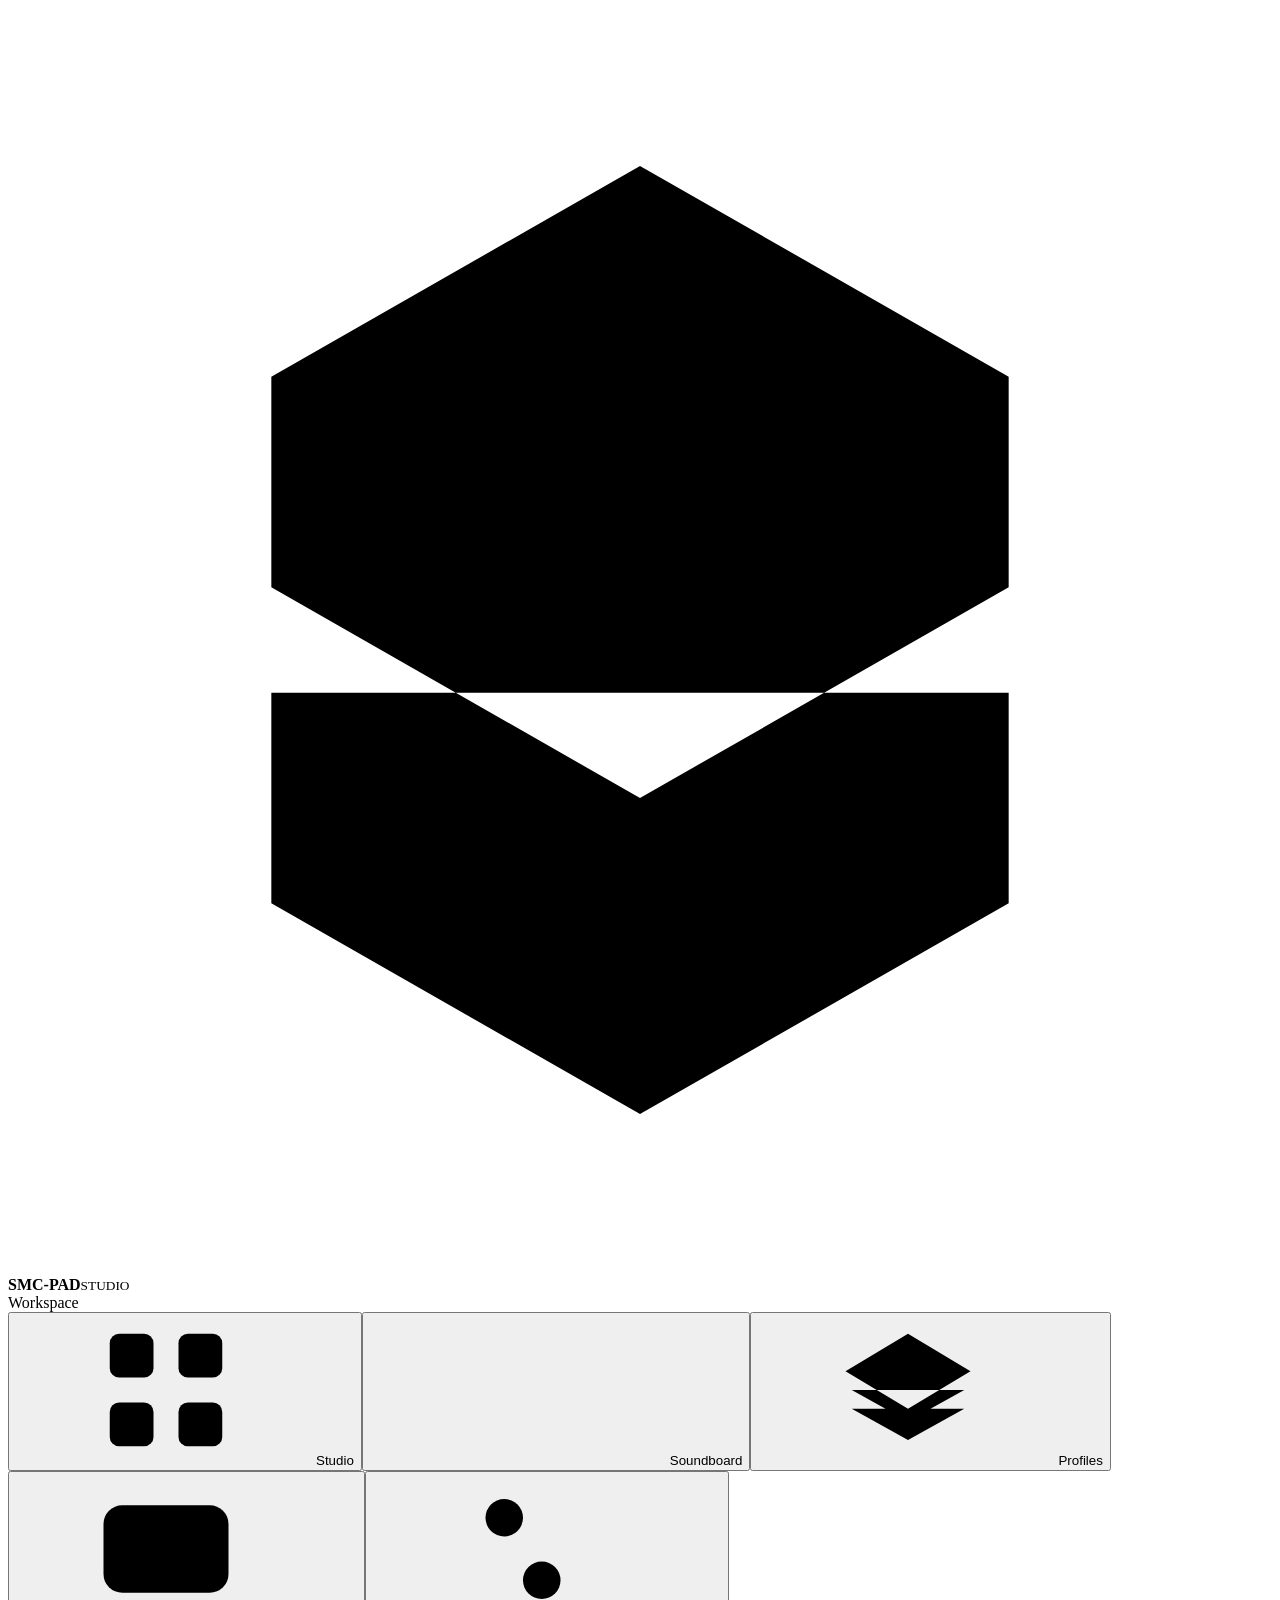
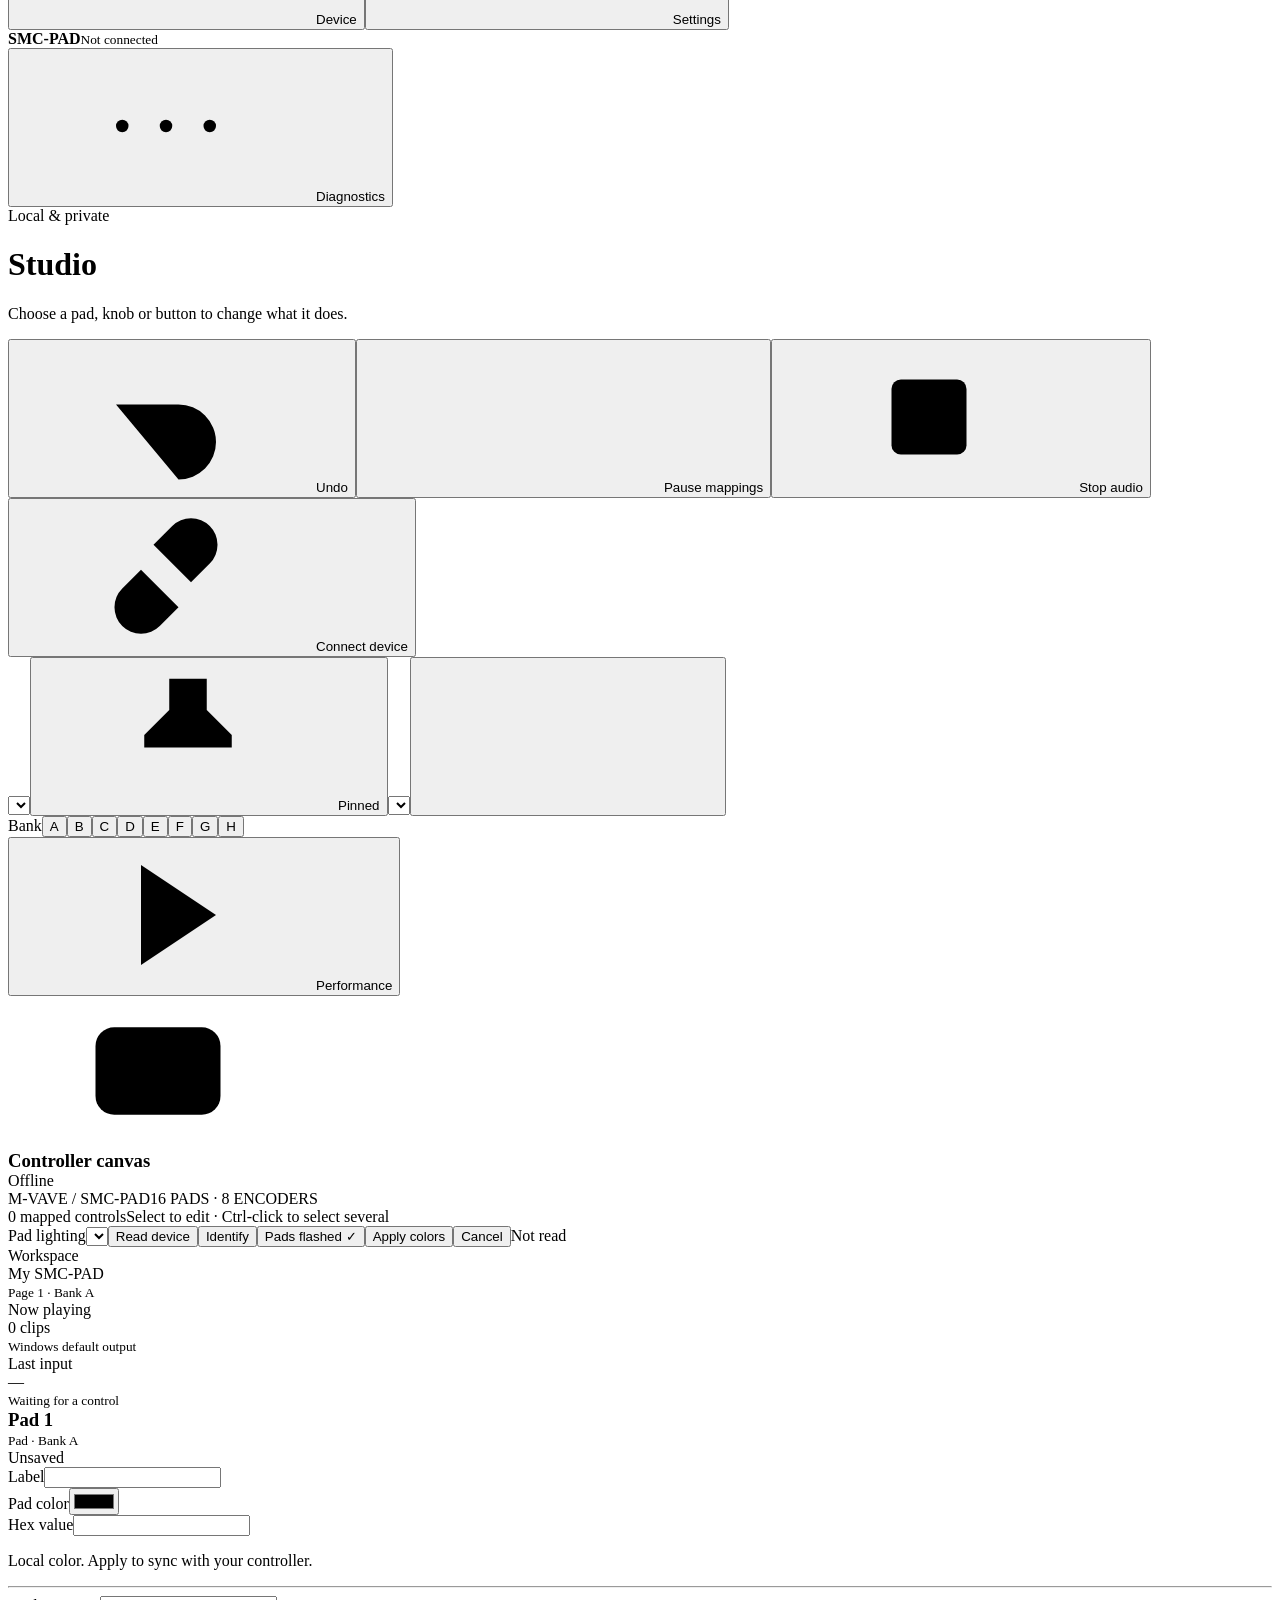
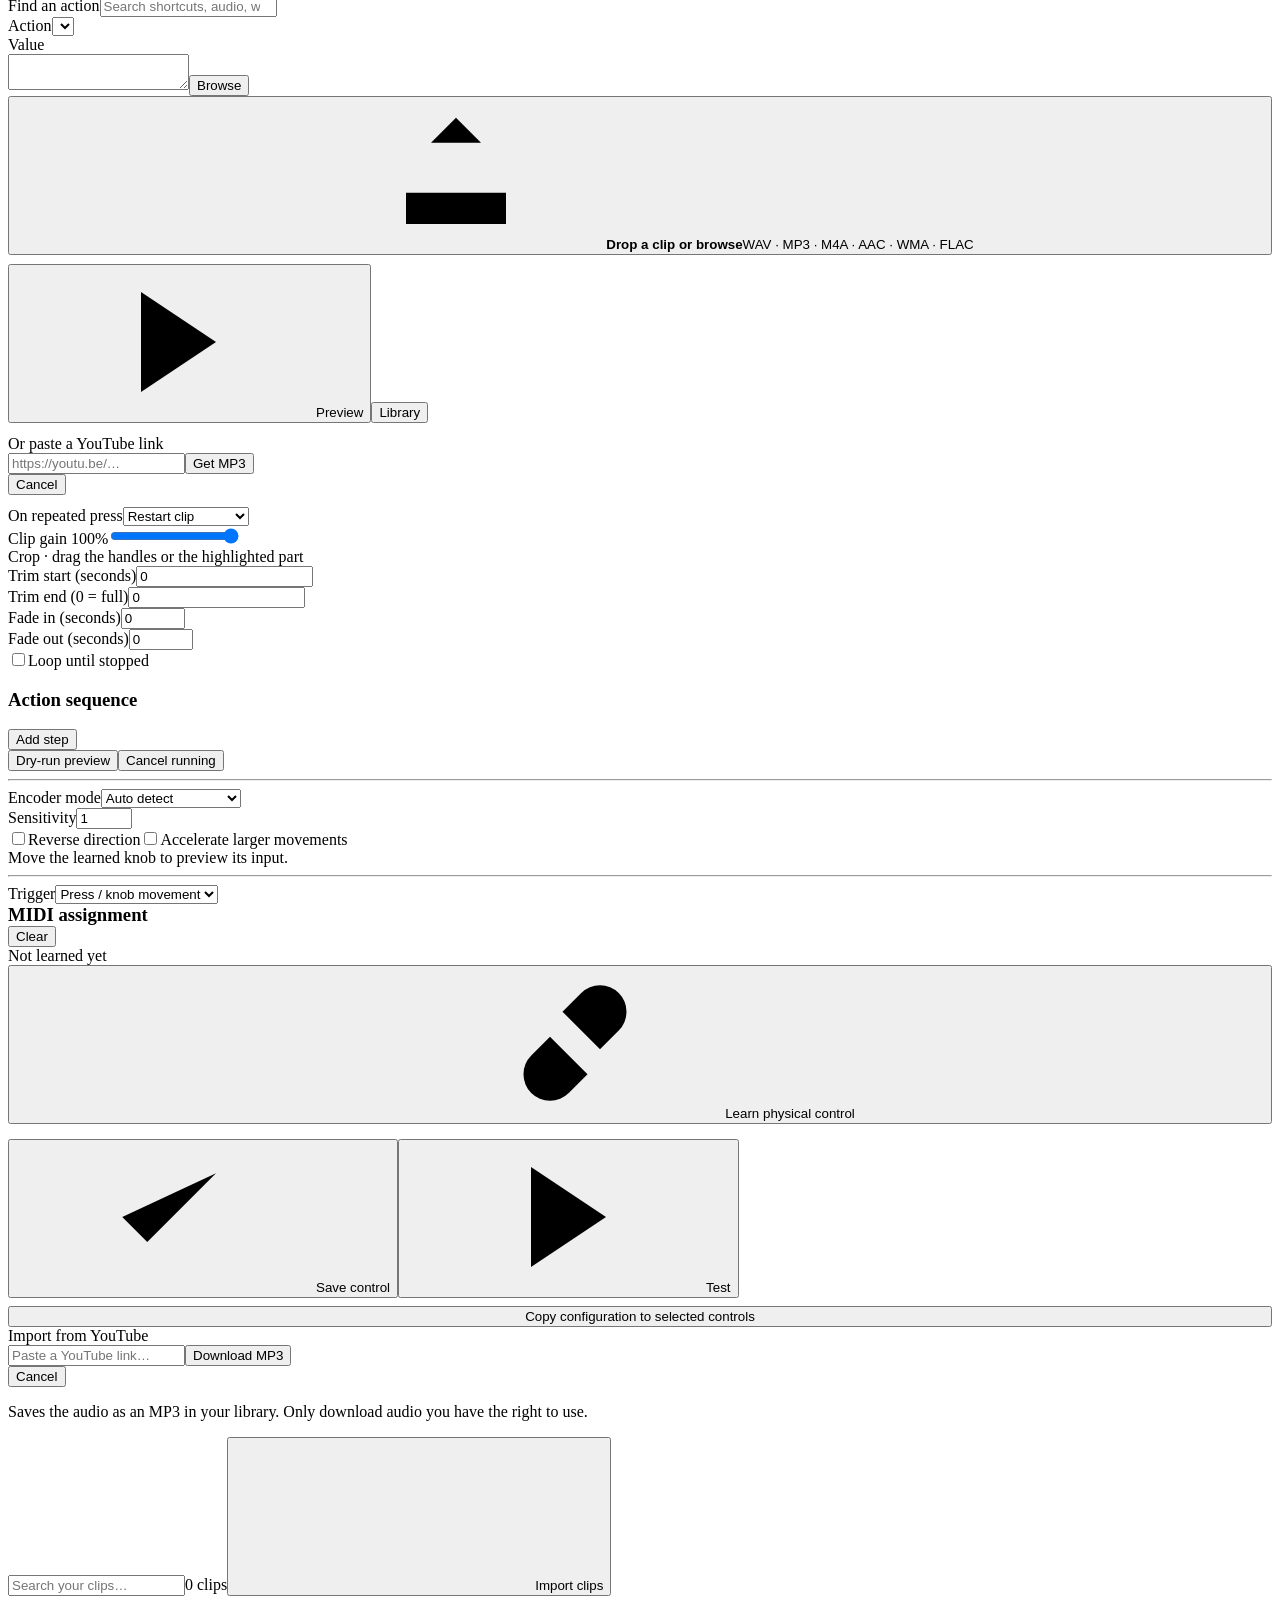
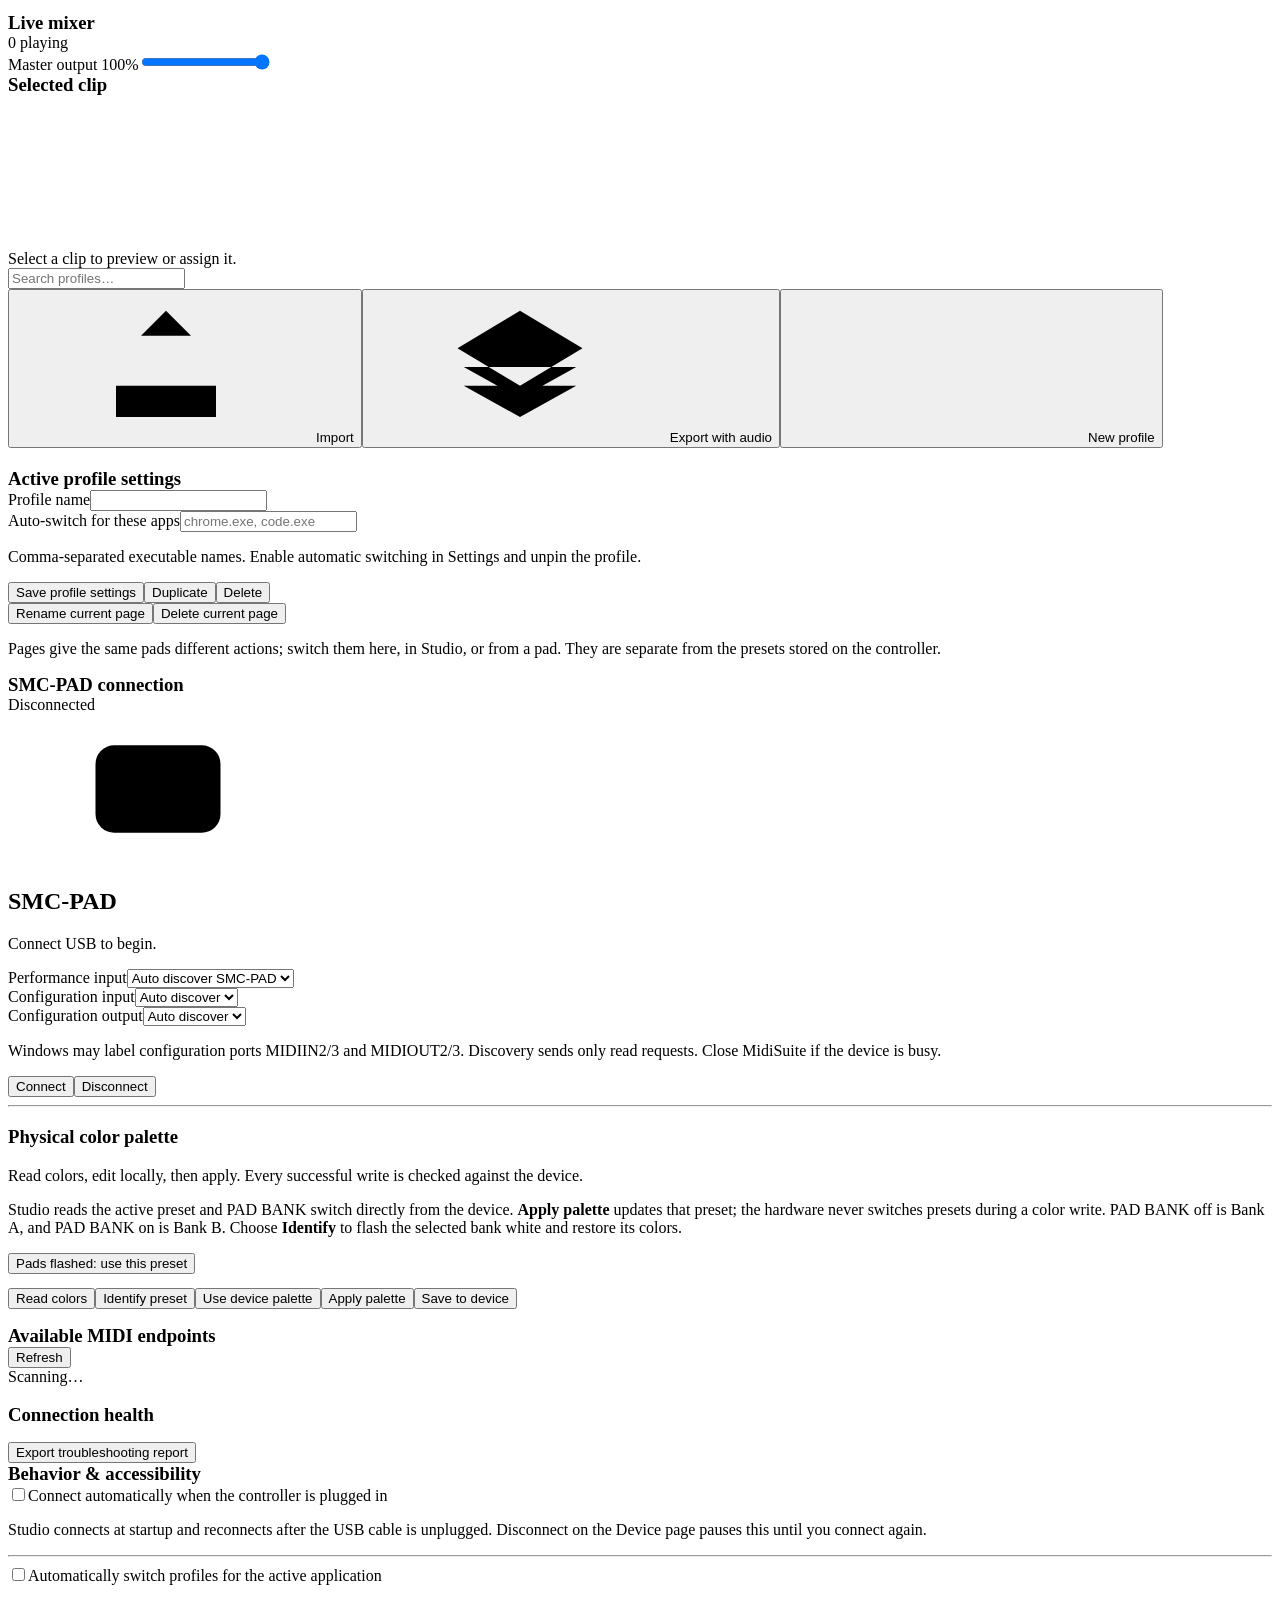
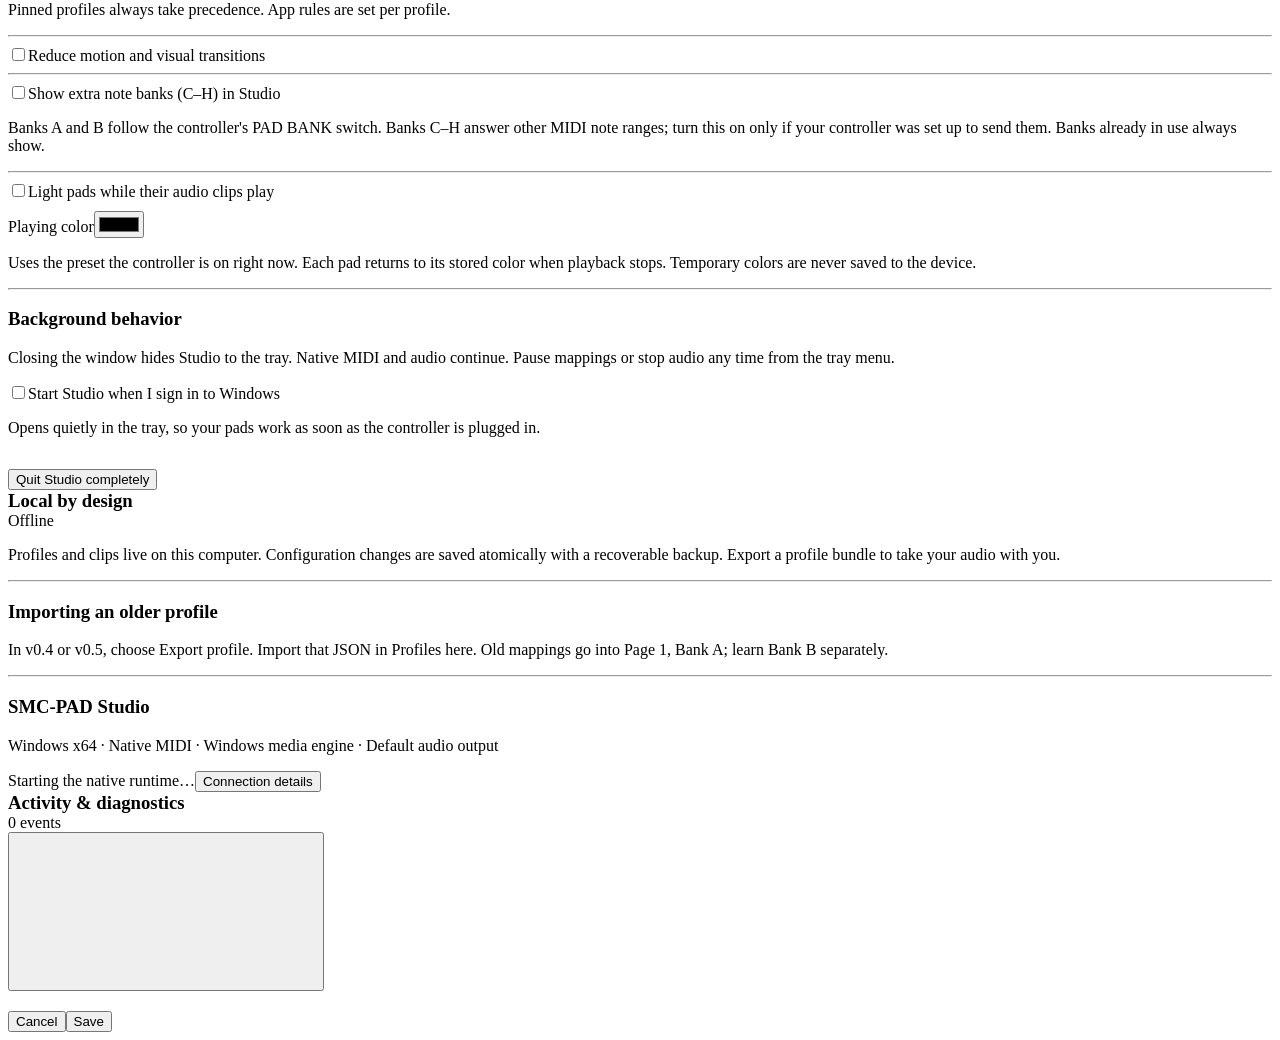
==== commit d00c2a31: "Show only Banks A and B unless the extra note banks are wanted The bank selector offered eight banks" ====
--- a/source/ui/index.html
+++ b/source/ui/index.html
@@ -130,6 +130,11 @@
                 ><button id="bankG" title="Bank G · default pad notes 4–19" aria-label="Bank G">G</button
                 ><button id="bankH" title="Bank H · default pad notes 20–35" aria-label="Bank H">H</button>
               </div>
+              <span
+                class="tag hidden"
+                id="hardwareBank"
+                title="The bank chosen by the PAD BANK switch on the controller"
+              ></span>
               <button class="btn" id="performanceBtn">
                 <svg><use href="#i-play" /></svg>Performance
               </button>
@@ -599,6 +604,14 @@
                   <label class="check"
                     ><input type="checkbox" id="reducedMotion" />Reduce motion and visual transitions</label
                   >
+                  <hr class="section-rule" />
+                  <label class="check"
+                    ><input type="checkbox" id="extraBanks" />Show extra note banks (C–H) in Studio</label
+                  >
+                  <p class="helper">
+                    Banks A and B follow the controller's PAD BANK switch. Banks C–H answer other MIDI note ranges; turn
+                    this on only if your controller was set up to send them. Banks already in use always show.
+                  </p>
                   <hr class="section-rule" />
                   <label class="check"
                     ><input type="checkbox" id="liveFeedback" />Light pads while their audio clips play</label
--- a/source/ui/studio.css
+++ b/source/ui/studio.css
@@ -1367,3 +1367,15 @@
   align-self: center;
   padding: 0 6px;
 }
+
+/* The bank the controller's PAD BANK switch has selected. */
+.segmented button.on-controller::after {
+  content: '';
+  display: inline-block;
+  width: 5px;
+  height: 5px;
+  margin-left: 5px;
+  vertical-align: middle;
+  border-radius: 50%;
+  background: var(--accent);
+}
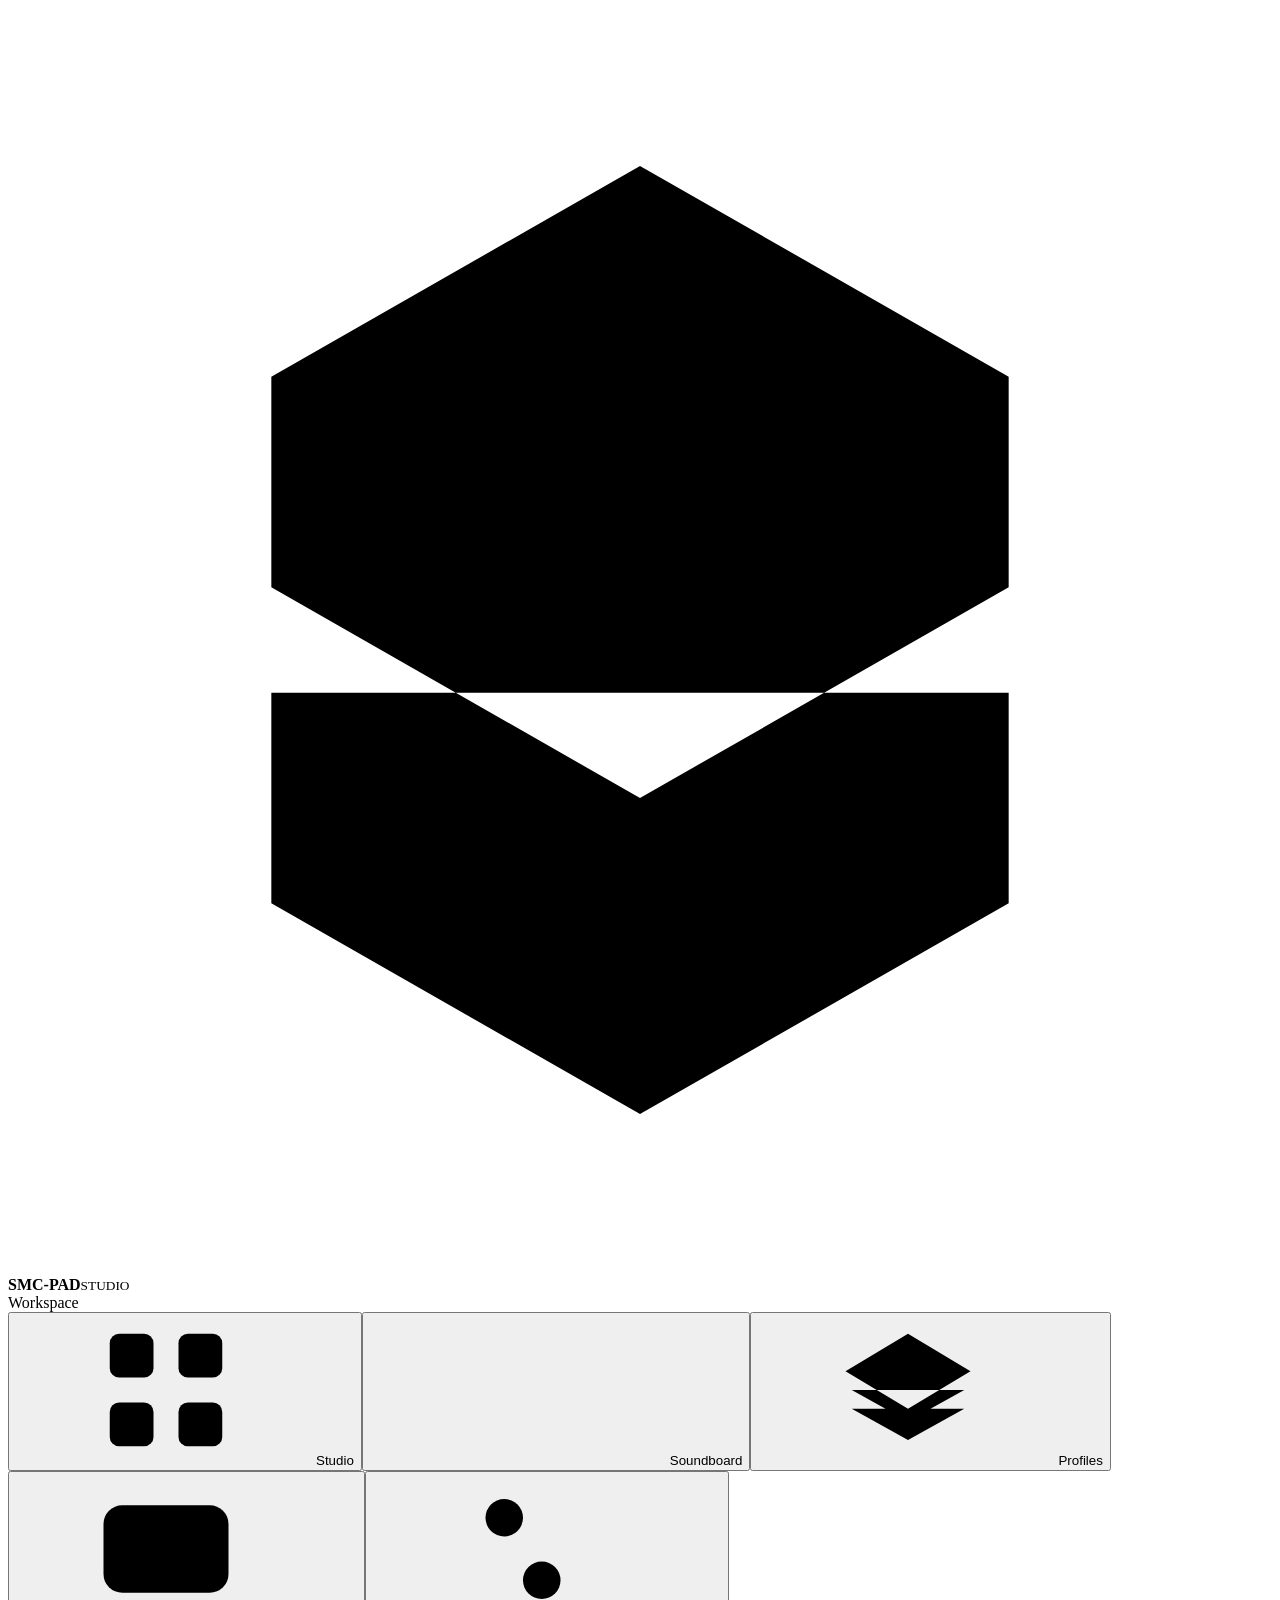
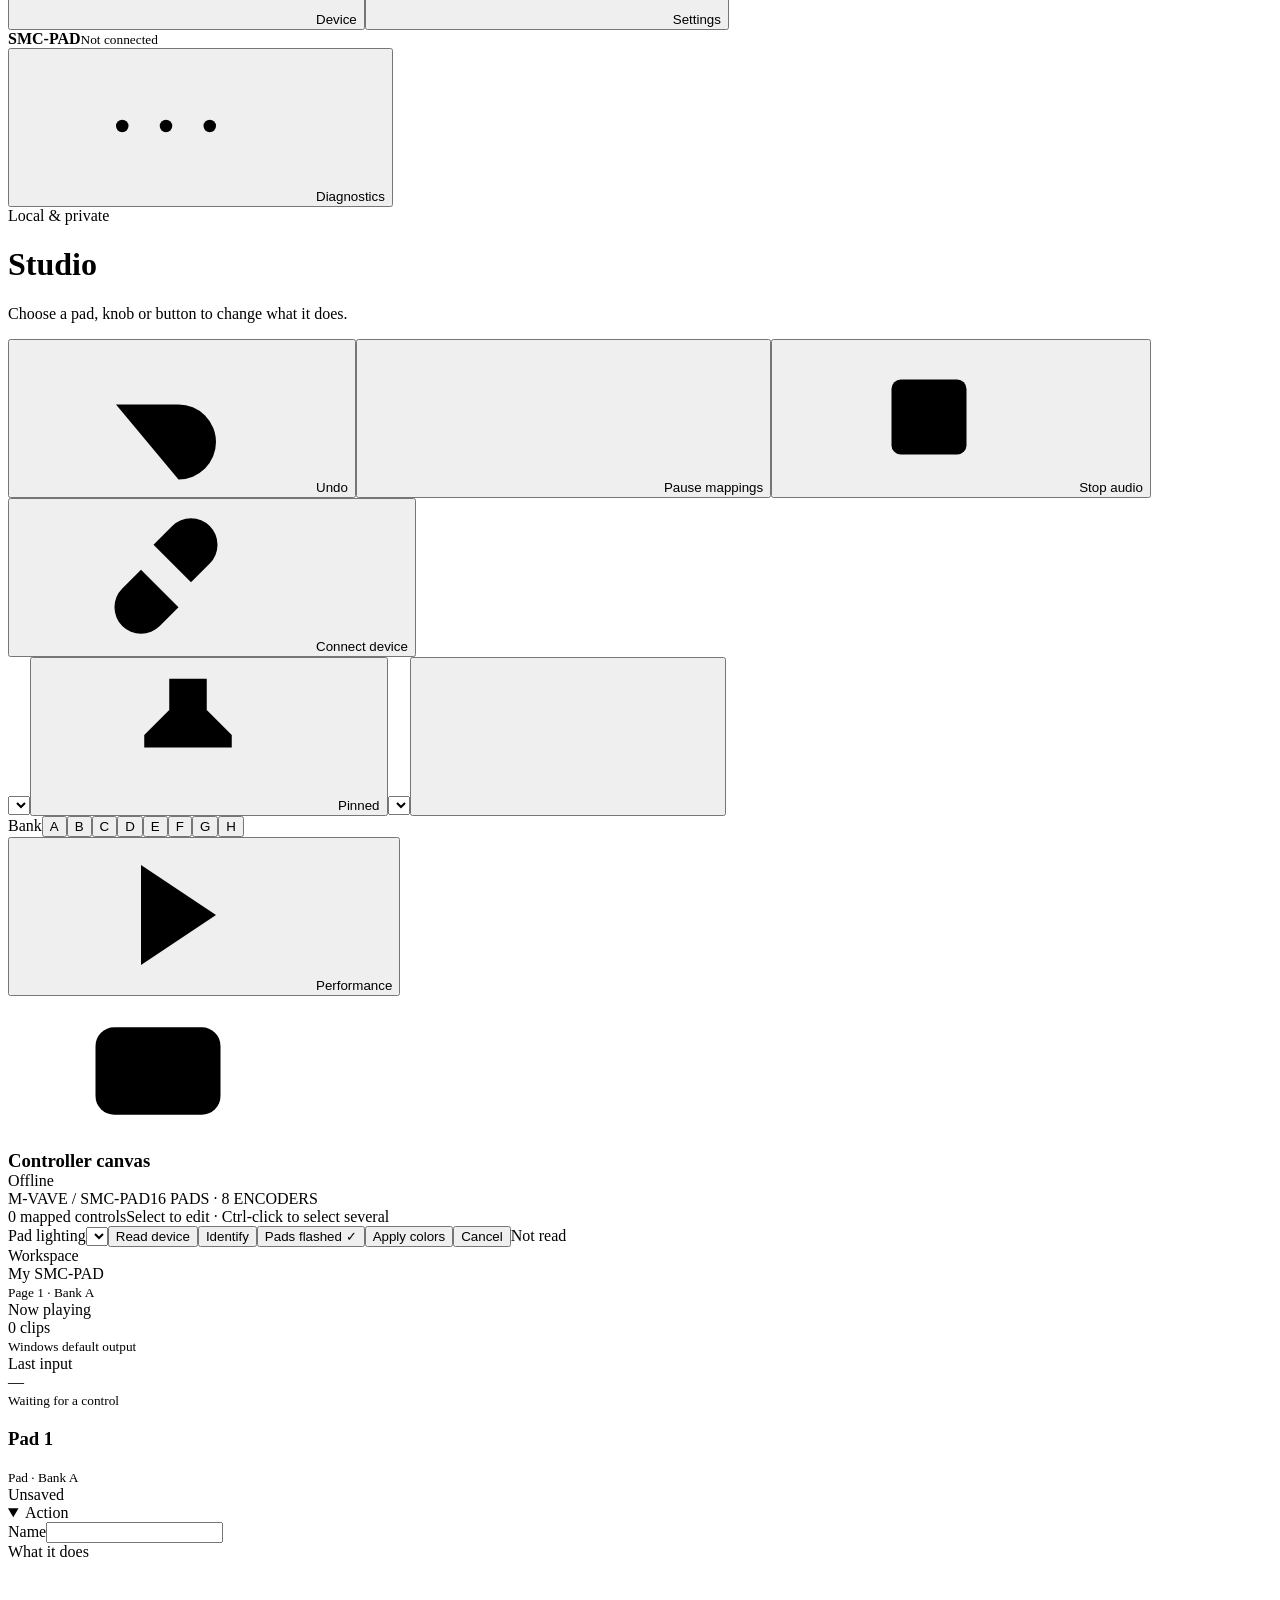
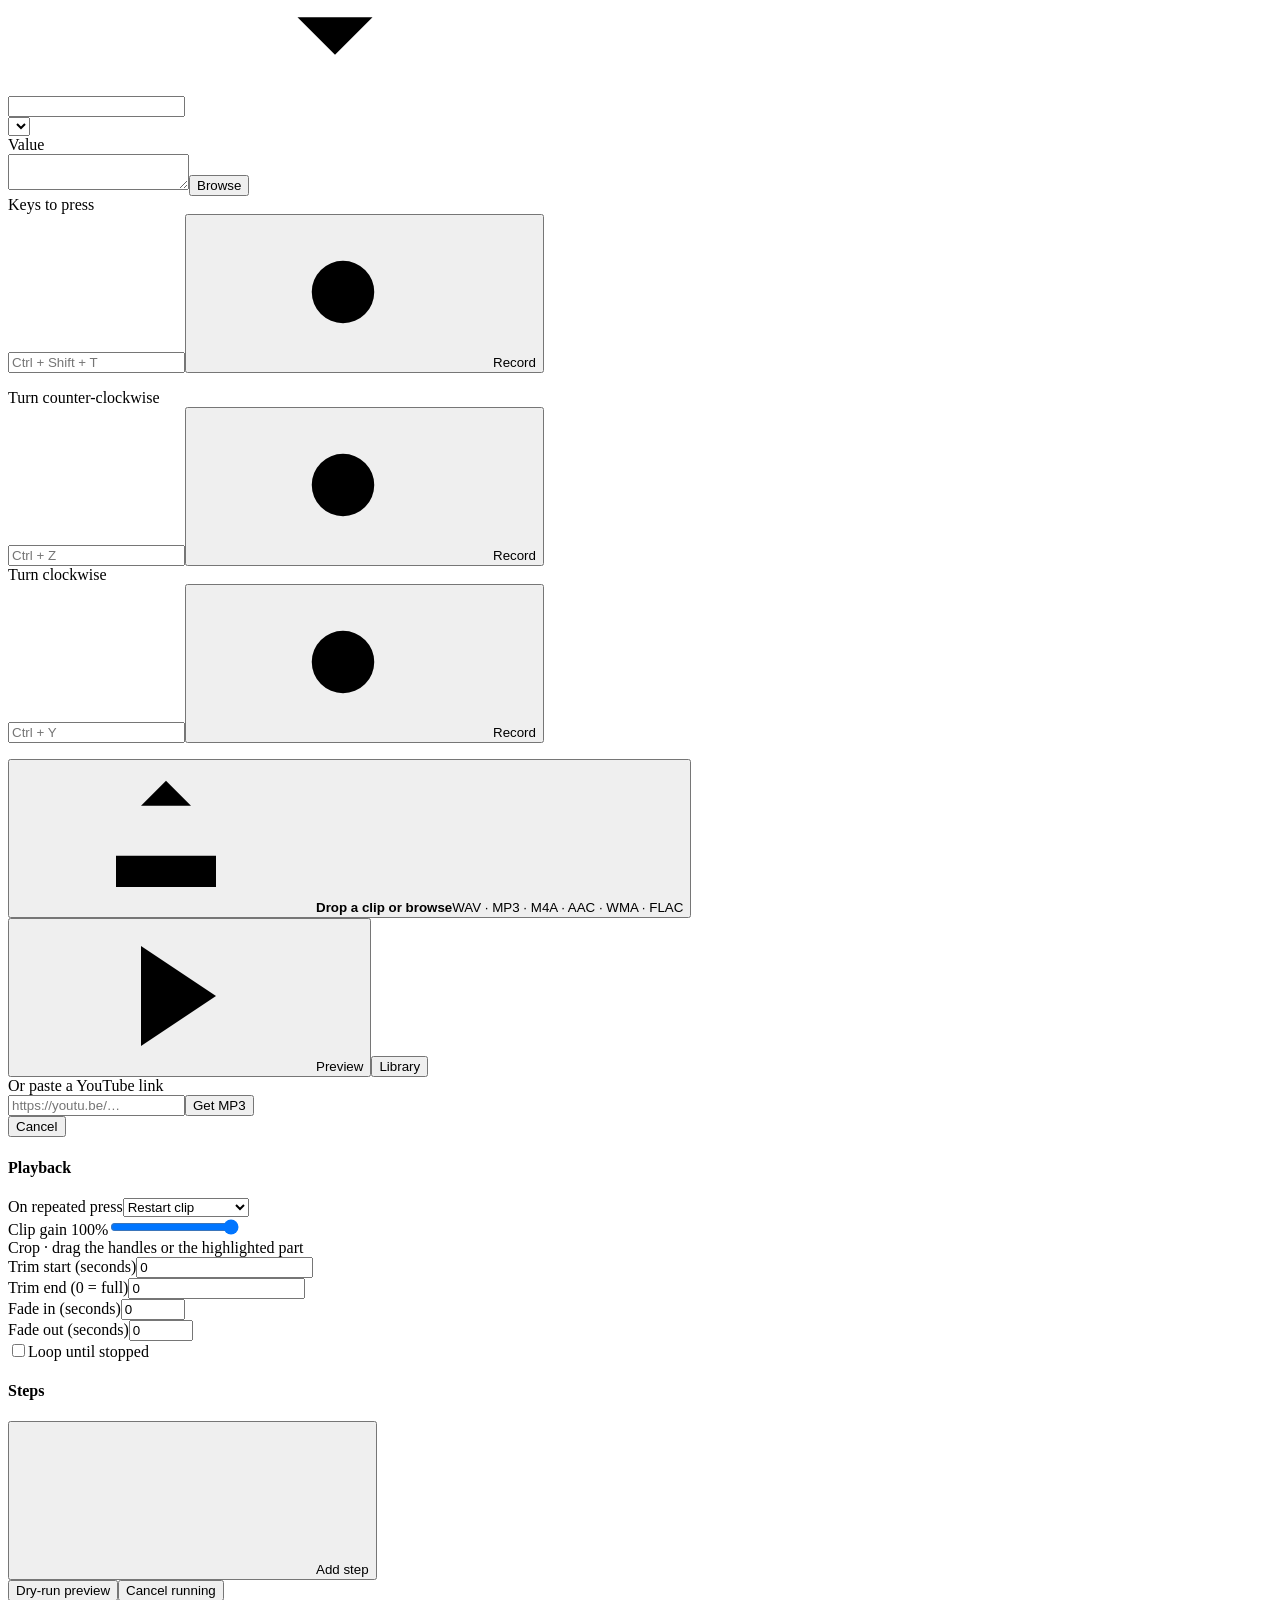
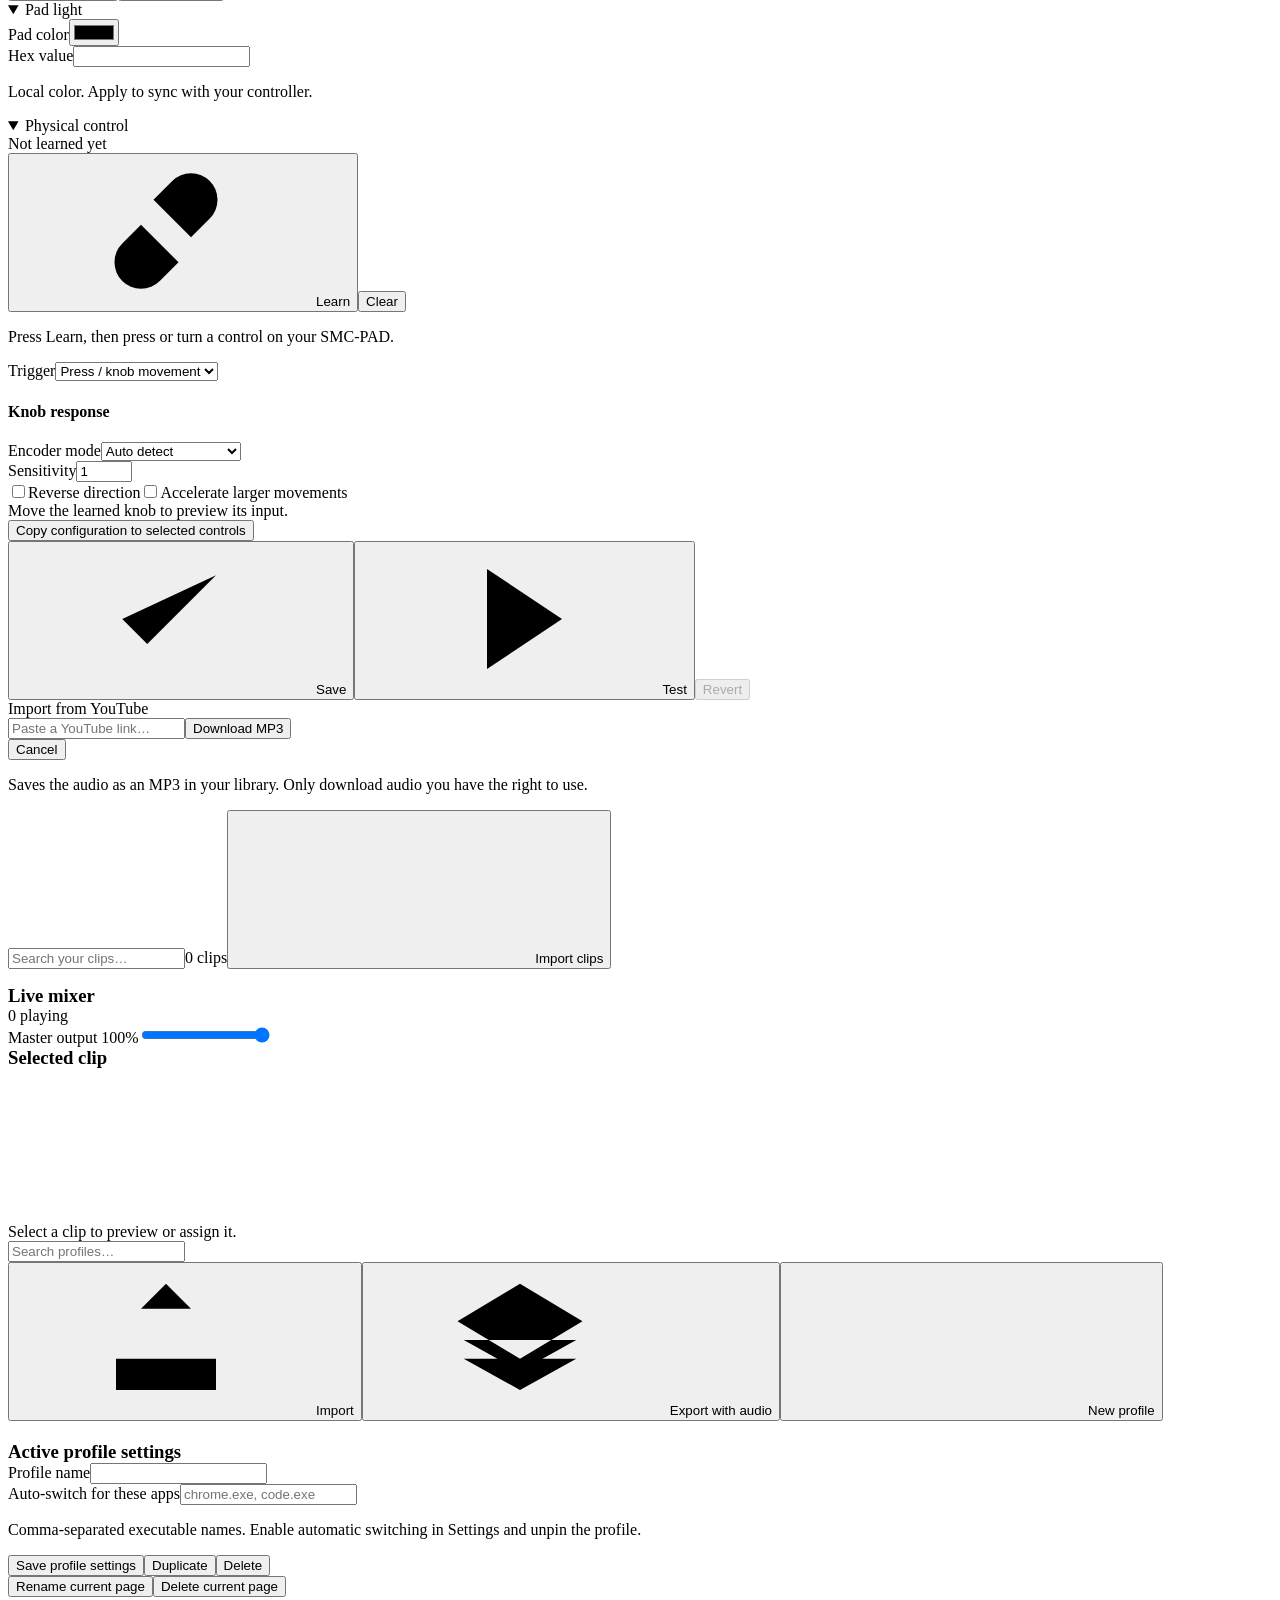
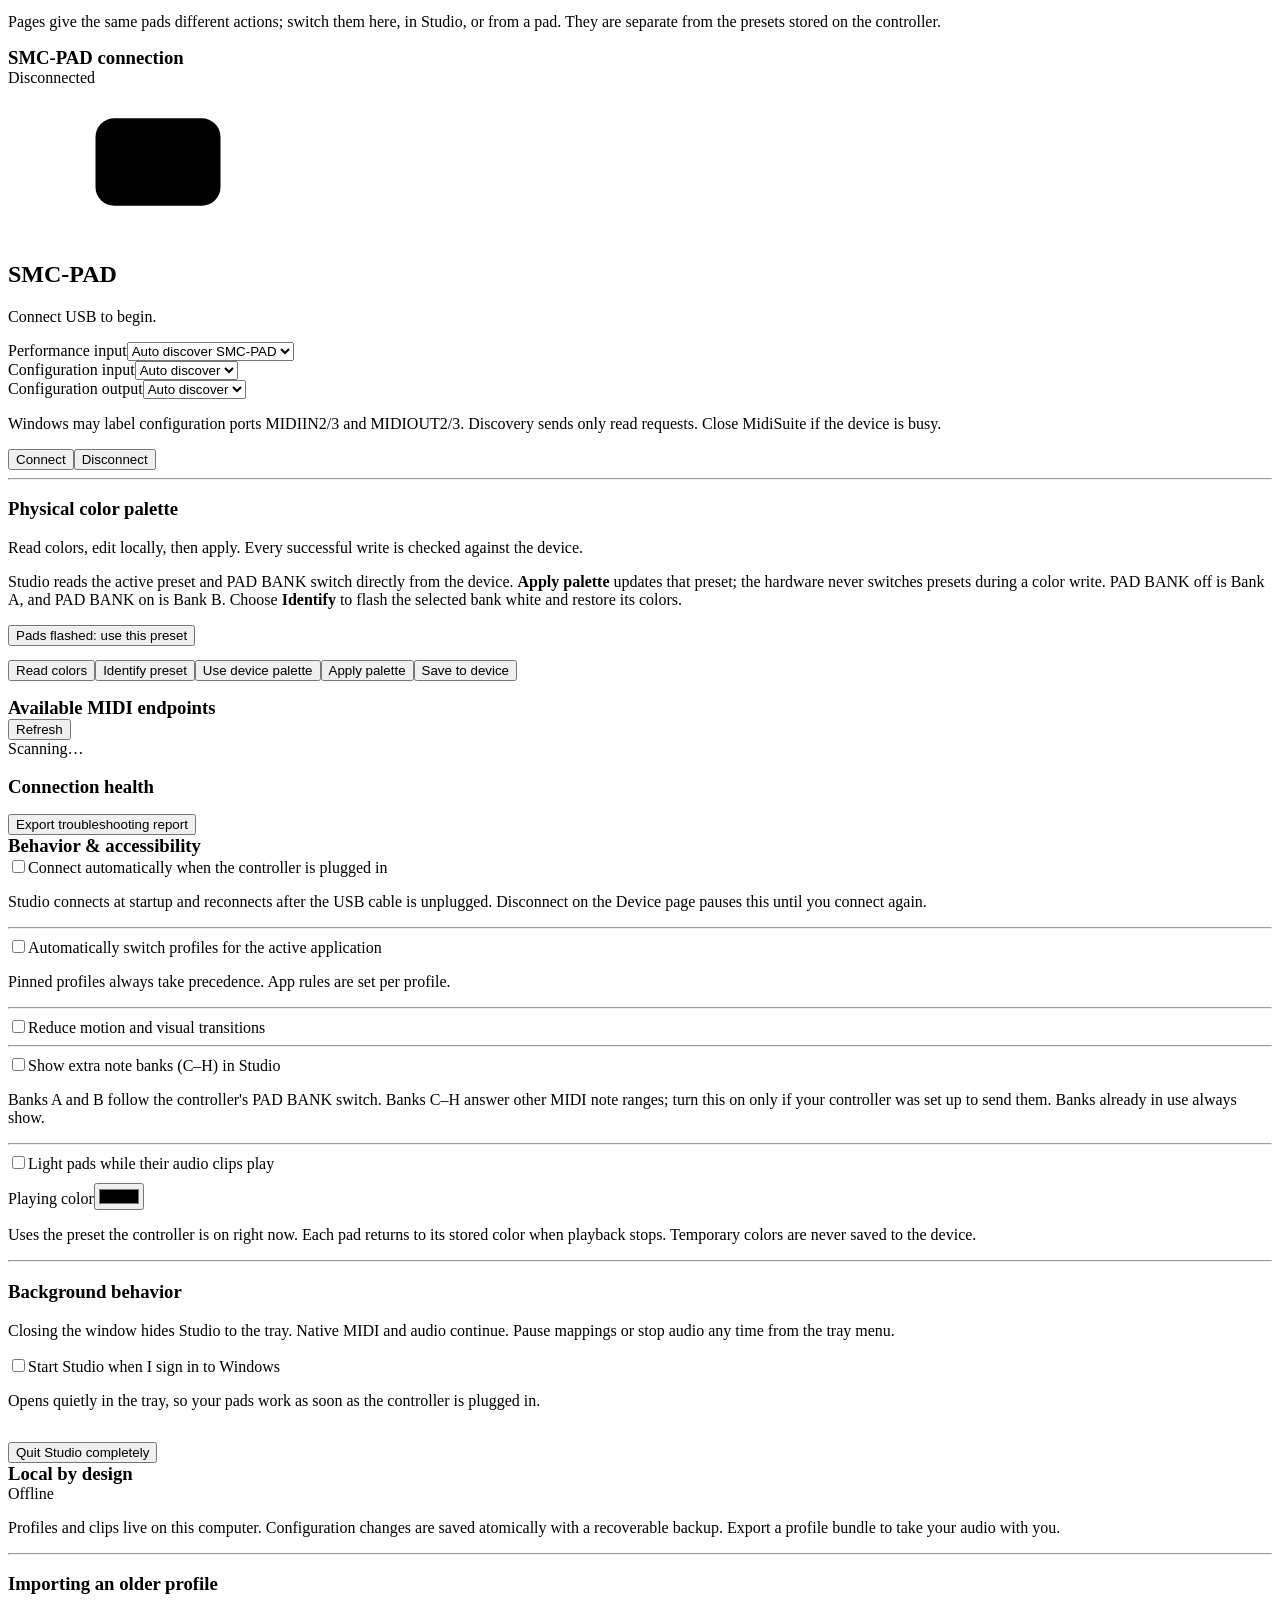
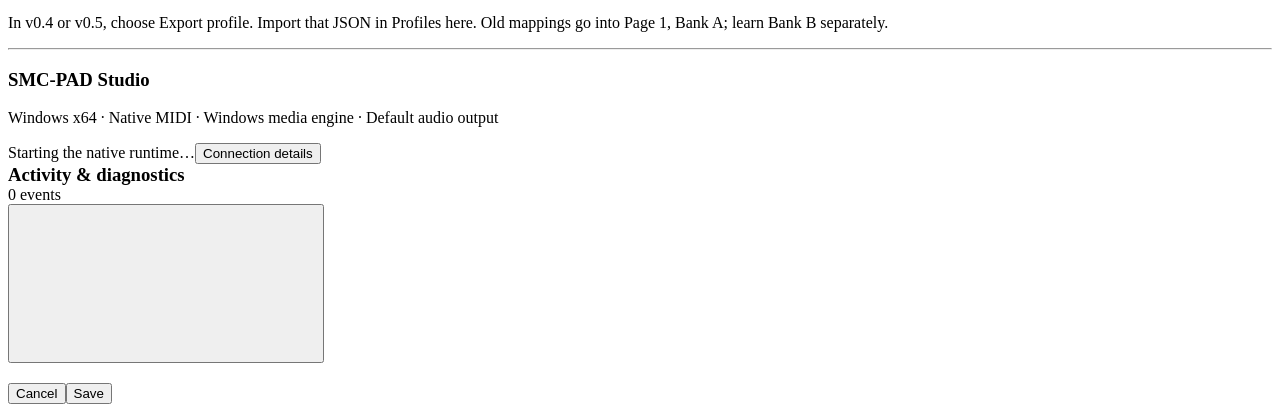
==== commit 83fd5c5c: "Redesign the pad editor around sections, an action picker and a shortcut recorder - The editor is sp" ====
--- a/source/ui/index.html
+++ b/source/ui/index.html
@@ -53,6 +53,15 @@
           <path d="m15 15 6 6" />
         </symbol>
         <symbol id="i-pin" viewBox="0 0 24 24"><path d="m9 3 6 0 0 5 4 4v2H5v-2l4-4V3Zm3 11v7" /></symbol>
+        <symbol id="i-up" viewBox="0 0 24 24"><path d="m6 15 6-6 6 6" /></symbol>
+        <symbol id="i-down" viewBox="0 0 24 24"><path d="m6 9 6 6 6-6" /></symbol>
+        <symbol id="i-copy" viewBox="0 0 24 24">
+          <rect x="8" y="8" width="12" height="12" rx="2" />
+          <path d="M16 8V5a1 1 0 0 0-1-1H5a1 1 0 0 0-1 1v10a1 1 0 0 0 1 1h3" />
+        </symbol>
+        <symbol id="i-record" viewBox="0 0 24 24">
+          <circle cx="12" cy="12" r="5" fill="currentColor" stroke="none" />
+        </symbol>
       </defs>
     </svg>
     <div class="app">
@@ -201,175 +210,252 @@
                 </div>
               </div>
               <aside class="panel inspector" id="inspector">
-                <div class="panel-head">
+                <div class="panel-head inspector-head">
                   <div class="inspector-title">
                     <div class="swatch" id="selectedSwatch"></div>
                     <div>
-                      <h3 id="selectedName" style="margin: 0">Pad 1</h3>
+                      <h3 id="selectedName">Pad 1</h3>
                       <small class="muted" id="selectedType">Pad · Bank A</small>
                     </div>
                   </div>
-                  <span id="dirtyBadge" class="tag hidden">Unsaved</span>
-                </div>
-                <form id="editorForm" class="panel-body">
-                  <div class="field"><label for="labelInput">Label</label><input id="labelInput" maxlength="60" /></div>
-                  <div id="colorFields">
-                    <div class="row2">
+                  <span id="dirtyBadge" class="tag warn hidden">Unsaved</span>
+                </div>
+                <form id="editorForm" novalidate>
+                  <details class="section" data-section="action" open>
+                    <summary>Action<span class="section-meta" id="actionMeta"></span></summary>
+                    <div class="section-body">
                       <div class="field">
-                        <label for="colorInput">Pad color</label><input id="colorInput" type="color" />
+                        <label for="labelInput">Name</label><input id="labelInput" maxlength="60" />
                       </div>
                       <div class="field">
-                        <label for="colorHex">Hex value</label><input id="colorHex" pattern="#[0-9a-fA-F]{6}" />
-                      </div>
-                    </div>
-                    <div class="palette" id="palette"></div>
-                    <p class="helper" id="colorState">Local color. Apply to sync with your controller.</p>
-                  </div>
-                  <hr class="section-rule" />
-                  <div class="field">
-                    <label for="actionSearch">Find an action</label
-                    ><input id="actionSearch" type="search" placeholder="Search shortcuts, audio, windows…" />
-                  </div>
-                  <div class="field">
-                    <label for="actionSelect">Action</label
-                    ><select id="actionSelect"></select>
-                  </div>
-                  <div class="field hidden" id="valueField">
-                    <label for="valueInput" id="valueLabel">Value</label>
+                        <label for="actionPicker" id="actionLabel">What it does</label>
+                        <div class="combo">
+                          <input
+                            id="actionPicker"
+                            role="combobox"
+                            aria-autocomplete="list"
+                            aria-expanded="false"
+                            aria-controls="actionList"
+                            autocomplete="off"
+                            spellcheck="false"
+                          /><svg class="combo-chevron"><use href="#i-down" /></svg>
+                          <div
+                            class="combo-list hidden"
+                            id="actionList"
+                            role="listbox"
+                            aria-labelledby="actionLabel"
+                          ></div>
+                        </div>
+                        <select id="actionSelect" class="hidden" tabindex="-1" aria-hidden="true"></select>
+                      </div>
+                      <div class="field hidden" id="valueField">
+                        <label for="valueInput" id="valueLabel">Value</label>
+                        <div class="row">
+                          <textarea id="valueInput" class="grow" rows="2"></textarea
+                          ><button type="button" class="btn tiny hidden" id="browseBtn">Browse</button>
+                        </div>
+                      </div>
+                      <div class="field hidden" id="shortcutField">
+                        <label for="shortcutInput">Keys to press</label>
+                        <div class="recorder">
+                          <input
+                            id="shortcutInput"
+                            placeholder="Ctrl + Shift + T"
+                            autocomplete="off"
+                            spellcheck="false"
+                          /><button type="button" class="btn tiny" data-record>
+                            <svg><use href="#i-record" /></svg><span>Record</span>
+                          </button>
+                        </div>
+                        <p class="helper" id="shortcutHelp"></p>
+                      </div>
+                      <div class="hidden" id="twoWayFields">
+                        <div class="field">
+                          <label for="ccwInput">Turn counter-clockwise</label>
+                          <div class="recorder">
+                            <input id="ccwInput" placeholder="Ctrl + Z" autocomplete="off" spellcheck="false" /><button
+                              type="button"
+                              class="btn tiny"
+                              data-record
+                            >
+                              <svg><use href="#i-record" /></svg><span>Record</span>
+                            </button>
+                          </div>
+                        </div>
+                        <div class="field">
+                          <label for="cwInput">Turn clockwise</label>
+                          <div class="recorder">
+                            <input id="cwInput" placeholder="Ctrl + Y" autocomplete="off" spellcheck="false" /><button
+                              type="button"
+                              class="btn tiny"
+                              data-record
+                            >
+                              <svg><use href="#i-record" /></svg><span>Record</span>
+                            </button>
+                          </div>
+                        </div>
+                        <p class="helper" id="twoWayHelp"></p>
+                      </div>
+                      <div id="audioFields" class="hidden">
+                        <button type="button" class="drop" id="audioDrop">
+                          <svg><use href="#i-upload" /></svg
+                          ><strong id="assignedAudioName">Drop a clip or browse</strong
+                          ><span>WAV · MP3 · M4A · AAC · WMA · FLAC</span>
+                        </button>
+                        <div class="row field-gap">
+                          <button type="button" class="btn tiny" id="previewClip">
+                            <svg><use href="#i-play" /></svg>Preview</button
+                          ><button type="button" class="btn ghost tiny" id="selectFromLibrary">Library</button>
+                        </div>
+                        <div class="field field-gap">
+                          <label for="ytEditorUrl">Or paste a YouTube link</label>
+                          <div class="yt-row">
+                            <input
+                              id="ytEditorUrl"
+                              type="url"
+                              placeholder="https://youtu.be/…"
+                              autocomplete="off"
+                              spellcheck="false"
+                            /><button type="button" class="btn tiny" id="ytEditorGo">Get MP3</button>
+                          </div>
+                          <div class="yt-status hidden" data-yt-status>
+                            <div class="row">
+                              <span class="helper grow" data-yt-text style="margin: 0; overflow-wrap: anywhere"></span
+                              ><button type="button" class="btn ghost tiny" data-yt-cancel>Cancel</button>
+                            </div>
+                            <div class="progress"><i data-yt-bar></i></div>
+                          </div>
+                        </div>
+                        <h4 class="subheading">Playback</h4>
+                        <div class="field">
+                          <label for="audioMode">On repeated press</label
+                          ><select id="audioMode">
+                            <option value="restart">Restart clip</option>
+                            <option value="overlap">Allow overlap</option>
+                            <option value="toggle">Toggle play / stop</option>
+                          </select>
+                        </div>
+                        <div class="field">
+                          <label for="audioVolume">Clip gain <span id="clipGainValue">100%</span></label
+                          ><input id="audioVolume" type="range" min="0" max="100" value="100" />
+                        </div>
+                        <div class="field">
+                          <label id="editorCropLabel">Crop · drag the handles or the highlighted part</label>
+                          <div id="editorCrop" role="group" aria-labelledby="editorCropLabel"></div>
+                        </div>
+                        <div class="row2">
+                          <div class="field">
+                            <label for="trimStart">Trim start (seconds)</label
+                            ><input id="trimStart" type="number" min="0" step=".01" value="0" />
+                          </div>
+                          <div class="field">
+                            <label for="trimEnd">Trim end (0 = full)</label
+                            ><input id="trimEnd" type="number" min="0" step=".01" value="0" />
+                          </div>
+                        </div>
+                        <div class="row2">
+                          <div class="field">
+                            <label for="fadeIn">Fade in (seconds)</label
+                            ><input id="fadeIn" type="number" min="0" max="30" step=".1" value="0" />
+                          </div>
+                          <div class="field">
+                            <label for="fadeOut">Fade out (seconds)</label
+                            ><input id="fadeOut" type="number" min="0" max="30" step=".1" value="0" />
+                          </div>
+                        </div>
+                        <label class="check"><input id="loopAudio" type="checkbox" />Loop until stopped</label>
+                      </div>
+                      <div id="macroFields" class="hidden">
+                        <div class="inline-heading">
+                          <h4 class="subheading">Steps</h4>
+                          <button type="button" class="btn tiny" id="addStep">
+                            <svg><use href="#i-plus" /></svg>Add step
+                          </button>
+                        </div>
+                        <div id="steps"></div>
+                        <div class="row">
+                          <button type="button" class="btn ghost tiny" id="macroPreview">Dry-run preview</button
+                          ><button type="button" class="btn ghost tiny" id="cancelMacros">Cancel running</button>
+                        </div>
+                      </div>
+                    </div>
+                  </details>
+                  <details class="section" data-section="light" id="colorFields" open>
+                    <summary>Pad light<span class="section-meta" id="lightMeta"></span></summary>
+                    <div class="section-body">
+                      <div class="row2">
+                        <div class="field">
+                          <label for="colorInput">Pad color</label><input id="colorInput" type="color" />
+                        </div>
+                        <div class="field">
+                          <label for="colorHex">Hex value</label><input id="colorHex" pattern="#[0-9a-fA-F]{6}" />
+                        </div>
+                      </div>
+                      <div class="palette" id="palette"></div>
+                      <p class="helper" id="colorState">Local color. Apply to sync with your controller.</p>
+                    </div>
+                  </details>
+                  <details class="section" data-section="physical" open>
+                    <summary>Physical control<span class="section-meta" id="physicalMeta"></span></summary>
+                    <div class="section-body">
+                      <div class="map-info" id="mappingInfo">Not learned yet</div>
+                      <div class="row">
+                        <button type="button" class="btn grow" id="learnBtn">
+                          <svg><use href="#i-link" /></svg>Learn</button
+                        ><button type="button" class="btn ghost" id="clearLearn">Clear</button>
+                      </div>
+                      <p class="helper" id="learnHint">Press Learn, then press or turn a control on your SMC-PAD.</p>
+                      <div class="field field-gap">
+                        <label for="triggerSelect">Trigger</label
+                        ><select id="triggerSelect">
+                          <option value="press">Press / knob movement</option>
+                          <option value="pressOnly">Press only</option>
+                          <option value="releaseOnly">Release only</option>
+                          <option value="both">Press and release</option>
+                        </select>
+                      </div>
+                      <div id="knobFields" class="hidden">
+                        <h4 class="subheading">Knob response</h4>
+                        <div class="field">
+                          <label for="encoderMode">Encoder mode</label
+                          ><select id="encoderMode">
+                            <option value="auto">Auto detect</option>
+                            <option value="absolute">Absolute (0–127)</option>
+                            <option value="relative">Relative increments</option>
+                          </select>
+                        </div>
+                        <div class="field">
+                          <label for="sensitivity">Sensitivity</label
+                          ><input id="sensitivity" type="number" min=".1" max="8" step=".1" value="1" />
+                        </div>
+                        <label class="check"><input id="invertKnob" type="checkbox" />Reverse direction</label
+                        ><label class="check"
+                          ><input id="accelerateKnob" type="checkbox" />Accelerate larger movements</label
+                        >
+                        <div class="map-info" id="calibration">Move the learned knob to preview its input.</div>
+                      </div>
+                    </div>
+                  </details>
+                  <div class="inspector-footer">
+                    <button type="button" class="btn ghost tiny hidden" id="copySelected">
+                      Copy configuration to selected controls
+                    </button>
                     <div class="row">
-                      <textarea id="valueInput" class="grow" rows="2"></textarea
-                      ><button type="button" class="btn tiny hidden" id="browseBtn">Browse</button>
-                    </div>
-                  </div>
-                  <div id="audioFields" class="hidden">
-                    <button type="button" class="drop" id="audioDrop" style="width: 100%">
-                      <svg><use href="#i-upload" /></svg><strong id="assignedAudioName">Drop a clip or browse</strong
-                      ><span>WAV · MP3 · M4A · AAC · WMA · FLAC</span>
-                    </button>
-                    <div class="row" style="margin-top: 9px">
-                      <button type="button" class="btn tiny" id="previewClip">
-                        <svg><use href="#i-play" /></svg>Preview</button
-                      ><button type="button" class="btn ghost tiny" id="selectFromLibrary">Library</button>
-                    </div>
-                    <div class="field" style="margin-top: 12px">
-                      <label for="ytEditorUrl">Or paste a YouTube link</label>
-                      <div class="yt-row">
-                        <input
-                          id="ytEditorUrl"
-                          type="url"
-                          placeholder="https://youtu.be/…"
-                          autocomplete="off"
-                          spellcheck="false"
-                        /><button type="button" class="btn tiny" id="ytEditorGo">Get MP3</button>
-                      </div>
-                      <div class="yt-status hidden" data-yt-status>
-                        <div class="row">
-                          <span class="helper grow" data-yt-text style="margin: 0; overflow-wrap: anywhere"></span
-                          ><button type="button" class="btn ghost tiny" data-yt-cancel>Cancel</button>
-                        </div>
-                        <div class="progress"><i data-yt-bar></i></div>
-                      </div>
-                    </div>
-                    <div class="field" style="margin-top: 12px">
-                      <label for="audioMode">On repeated press</label
-                      ><select id="audioMode">
-                        <option value="restart">Restart clip</option>
-                        <option value="overlap">Allow overlap</option>
-                        <option value="toggle">Toggle play / stop</option>
-                      </select>
-                    </div>
-                    <div class="field">
-                      <label for="audioVolume">Clip gain <span id="clipGainValue">100%</span></label
-                      ><input id="audioVolume" type="range" min="0" max="100" value="100" />
-                    </div>
-                    <div class="field">
-                      <label id="editorCropLabel">Crop · drag the handles or the highlighted part</label>
-                      <div id="editorCrop" role="group" aria-labelledby="editorCropLabel"></div>
-                    </div>
-                    <div class="row2">
-                      <div class="field">
-                        <label for="trimStart">Trim start (seconds)</label
-                        ><input id="trimStart" type="number" min="0" step=".01" value="0" />
-                      </div>
-                      <div class="field">
-                        <label for="trimEnd">Trim end (0 = full)</label
-                        ><input id="trimEnd" type="number" min="0" step=".01" value="0" />
-                      </div>
-                    </div>
-                    <div class="row2">
-                      <div class="field">
-                        <label for="fadeIn">Fade in (seconds)</label
-                        ><input id="fadeIn" type="number" min="0" max="30" step=".1" value="0" />
-                      </div>
-                      <div class="field">
-                        <label for="fadeOut">Fade out (seconds)</label
-                        ><input id="fadeOut" type="number" min="0" max="30" step=".1" value="0" />
-                      </div>
-                    </div>
-                    <label class="check"><input id="loopAudio" type="checkbox" />Loop until stopped</label>
-                  </div>
-                  <div id="macroFields" class="hidden">
-                    <div class="inline-heading">
-                      <h3>Action sequence</h3>
-                      <button type="button" class="btn tiny" id="addStep">Add step</button>
-                    </div>
-                    <div id="steps"></div>
-                    <button type="button" class="btn ghost tiny" id="macroPreview">Dry-run preview</button
-                    ><button type="button" class="btn ghost tiny" id="cancelMacros">Cancel running</button>
-                  </div>
-                  <div id="knobFields" class="hidden">
-                    <hr class="section-rule" />
-                    <div class="field">
-                      <label for="encoderMode">Encoder mode</label
-                      ><select id="encoderMode">
-                        <option value="auto">Auto detect</option>
-                        <option value="absolute">Absolute (0–127)</option>
-                        <option value="relative">Relative increments</option>
-                      </select>
-                    </div>
-                    <div class="field">
-                      <label for="sensitivity">Sensitivity</label
-                      ><input id="sensitivity" type="number" min=".1" max="8" step=".1" value="1" />
-                    </div>
-                    <label class="check"><input id="invertKnob" type="checkbox" />Reverse direction</label
-                    ><label class="check"
-                      ><input id="accelerateKnob" type="checkbox" />Accelerate larger movements</label
-                    >
-                    <div class="map-info" id="calibration">Move the learned knob to preview its input.</div>
-                  </div>
-                  <hr class="section-rule" />
-                  <div class="field">
-                    <label for="triggerSelect">Trigger</label
-                    ><select id="triggerSelect">
-                      <option value="press">Press / knob movement</option>
-                      <option value="pressOnly">Press only</option>
-                      <option value="releaseOnly">Release only</option>
-                      <option value="both">Press and release</option>
-                    </select>
-                  </div>
-                  <div class="inline-heading">
-                    <h3 style="margin: 0">MIDI assignment</h3>
-                    <button type="button" class="btn ghost tiny" id="clearLearn">Clear</button>
-                  </div>
-                  <div class="map-info" id="mappingInfo">Not learned yet</div>
-                  <button type="button" class="btn" id="learnBtn" style="width: 100%">
-                    <svg><use href="#i-link" /></svg>Learn physical control
-                  </button>
-                  <div class="row" style="margin-top: 15px">
-                    <button type="submit" class="btn primary grow" id="saveControl">
-                      <svg><use href="#i-check" /></svg>Save control</button
-                    ><button type="button" class="btn" id="testAction" title="Execute this action">
-                      <svg><use href="#i-play" /></svg>Test
-                    </button>
-                  </div>
-                  <button
-                    type="button"
-                    class="btn ghost tiny hidden"
-                    id="copySelected"
-                    style="width: 100%; margin-top: 8px"
-                  >
-                    Copy configuration to selected controls
-                  </button>
+                      <button type="submit" class="btn primary grow" id="saveControl" title="Save (Ctrl+S)">
+                        <svg><use href="#i-check" /></svg>Save</button
+                      ><button type="button" class="btn" id="testAction" title="Run this action now">
+                        <svg><use href="#i-play" /></svg>Test</button
+                      ><button
+                        type="button"
+                        class="btn ghost"
+                        id="revertControl"
+                        title="Discard unsaved changes"
+                        disabled
+                      >
+                        Revert
+                      </button>
+                    </div>
+                  </div>
                 </form>
               </aside>
             </div>
--- a/source/ui/studio.css
+++ b/source/ui/studio.css
@@ -280,9 +280,12 @@
   font-size: 11px;
 }
 .content {
+  /* Sticky bars inside sit within this padding, so they offset by it to reach the edges. */
+  --content-top: 25px;
+  --content-bottom: 36px;
   overflow: auto;
   flex: 1;
-  padding: 25px 28px 36px;
+  padding: var(--content-top) 28px var(--content-bottom);
   scrollbar-color: #394151 transparent;
 }
 h1 {
@@ -646,13 +649,228 @@
   font-size: var(--fs-xs);
   color: var(--muted);
 }
+/* Pad editor. Its header and Save bar stay in view while the page scrolls; position: sticky needs
+   the panel not to clip, so the corners are rounded on the header and the footer instead. */
+.inspector {
+  overflow: visible;
+}
 .inspector .panel-head {
+  position: sticky;
+  top: calc(-1 * var(--content-top));
+  z-index: 4;
   background: #191d25;
+  border-radius: calc(var(--radius) - 1px) calc(var(--radius) - 1px) 0 0;
 }
 .inspector-title {
   display: flex;
   align-items: center;
   gap: 10px;
+  min-width: 0;
+}
+.inspector-title > div:last-child {
+  min-width: 0;
+}
+.inspector-title h3 {
+  margin: 0;
+  overflow: hidden;
+  text-overflow: ellipsis;
+  white-space: nowrap;
+}
+.inspector-footer {
+  position: sticky;
+  bottom: calc(-1 * var(--content-bottom));
+  z-index: 4;
+  display: grid;
+  gap: var(--sp-2);
+  padding: 12px 16px;
+  background: #191d25;
+  border-top: 1px solid var(--line);
+  border-radius: 0 0 calc(var(--radius) - 1px) calc(var(--radius) - 1px);
+}
+.section {
+  border-bottom: 1px solid var(--line);
+}
+.section:last-of-type {
+  border-bottom: 0;
+}
+.section > summary {
+  display: flex;
+  align-items: center;
+  gap: var(--sp-2);
+  padding: 13px 16px;
+  font-size: var(--fs-md);
+  font-weight: 600;
+  cursor: pointer;
+  list-style: none;
+  user-select: none;
+}
+.section > summary::-webkit-details-marker {
+  display: none;
+}
+/* A chevron that points down while the section is open. */
+.section > summary::before {
+  content: '';
+  flex-shrink: 0;
+  width: 6px;
+  height: 6px;
+  margin: 0 3px 2px 1px;
+  border-right: 1.5px solid var(--muted);
+  border-bottom: 1.5px solid var(--muted);
+  transform: rotate(-45deg);
+  transition: transform 0.15s;
+}
+.section[open] > summary::before {
+  transform: rotate(45deg);
+}
+.section > summary:hover {
+  background: #ffffff05;
+}
+.section > summary:focus-visible {
+  outline: 2px solid var(--accent);
+  outline-offset: -2px;
+}
+/* What a closed section holds ("Keyboard shortcut", "Factory default"). */
+.section-meta {
+  margin-left: auto;
+  min-width: 0;
+  overflow: hidden;
+  text-overflow: ellipsis;
+  white-space: nowrap;
+  font-size: var(--fs-xs);
+  font-weight: 400;
+  color: var(--muted);
+}
+.section[open] .section-meta {
+  display: none;
+}
+.meta-swatch {
+  display: inline-block;
+  width: 9px;
+  height: 9px;
+  margin-right: 6px;
+  vertical-align: -1px;
+  border-radius: 3px;
+  background: var(--color);
+}
+.section-body {
+  padding: 2px 16px 16px;
+}
+.subheading {
+  margin: 16px 0 10px;
+  font-size: var(--fs-sm);
+  font-weight: 600;
+  color: #c3cad6;
+}
+.inline-heading .subheading {
+  margin: 0;
+}
+.field-gap {
+  margin-top: var(--sp-3);
+}
+.helper.error {
+  color: var(--danger);
+}
+/* Action picker: a text field that filters a grouped list. */
+.combo {
+  position: relative;
+}
+.combo input {
+  padding-right: 32px;
+  cursor: pointer;
+}
+.combo input:focus {
+  cursor: text;
+}
+.combo-chevron {
+  position: absolute;
+  top: 50%;
+  right: 10px;
+  width: 14px;
+  height: 14px;
+  margin-top: -7px;
+  color: var(--muted);
+  pointer-events: none;
+}
+.combo-list {
+  position: absolute;
+  z-index: 20;
+  top: calc(100% + 4px);
+  left: 0;
+  right: 0;
+  max-height: min(340px, 55vh);
+  overflow: auto;
+  padding: 4px;
+  background: #171b23;
+  border: 1px solid #3a4250;
+  border-radius: 10px;
+  box-shadow: 0 16px 36px #0009;
+  scrollbar-color: #394151 transparent;
+}
+.combo-group {
+  padding: 8px 10px 4px;
+  font-size: var(--fs-xs);
+  color: var(--muted);
+}
+.combo-option {
+  display: flex;
+  align-items: center;
+  justify-content: space-between;
+  gap: var(--sp-2);
+  padding: 7px 10px;
+  border-radius: 6px;
+  font-size: var(--fs-md);
+  cursor: pointer;
+}
+.combo-option.active {
+  background: #262d39;
+}
+.combo-option[aria-selected='true'] {
+  color: var(--accent);
+}
+.combo-option svg {
+  width: 14px;
+  height: 14px;
+}
+.combo-empty {
+  padding: 12px 10px;
+  font-size: var(--fs-sm);
+  color: var(--muted);
+}
+/* Shortcut field with a Record button. */
+.recorder {
+  display: flex;
+  align-items: center;
+  gap: 6px;
+}
+.recorder input {
+  flex: 1;
+  min-width: 0;
+}
+/* Read by screen readers, not shown (the macro step's Record button is just its icon). */
+.sr-only {
+  position: absolute;
+  width: 1px;
+  height: 1px;
+  overflow: hidden;
+  clip-path: inset(50%);
+  white-space: nowrap;
+}
+.recorder [data-record] svg {
+  width: 10px;
+  height: 10px;
+  color: var(--danger);
+}
+.recorder.recording input {
+  border-color: var(--danger);
+  outline-color: var(--danger);
+}
+.recorder.recording [data-record] svg {
+  animation: record-pulse 1s ease-in-out infinite;
+}
+@keyframes record-pulse {
+  50% {
+    opacity: 0.25;
+  }
 }
 .swatch {
   width: 30px;
@@ -660,9 +878,6 @@
   border-radius: 7px;
   background: color-mix(in srgb, var(--color) 20%, #252a35);
   border: 1px solid color-mix(in srgb, var(--color) 45%, transparent);
-}
-.inspector .panel-body {
-  padding: 16px;
 }
 .field {
   margin-bottom: 13px;
@@ -737,6 +952,7 @@
   overflow-wrap: anywhere;
 }
 .drop {
+  width: 100%;
   display: flex;
   flex-direction: column;
   gap: 5px;
@@ -789,20 +1005,71 @@
   background: var(--swatch);
 }
 .step {
-  padding: 9px;
+  padding: 8px;
   background: #0e1218;
   border: 1px solid var(--line);
   border-radius: 8px;
   margin-bottom: 7px;
   display: grid;
-  grid-template-columns: 1fr auto;
+  grid-template-columns: minmax(0, 1fr) auto;
+  align-items: start;
+  gap: var(--sp-2);
+}
+.step-main {
+  display: grid;
   gap: 7px;
+  min-width: 0;
+}
+.step-tools {
+  display: grid;
+  grid-template-rows: 26px 26px;
+  grid-auto-flow: column;
+  grid-auto-columns: 26px;
+  gap: 2px;
 }
 .step select,
 .step input {
-  font-size: 11px;
+  font-size: var(--fs-sm);
   width: 100%;
-  padding: 6px;
+  padding: 6px 8px;
+}
+.step-wait {
+  display: flex;
+  align-items: center;
+  gap: var(--sp-2);
+  font-size: var(--fs-xs);
+  color: var(--muted);
+}
+.step-wait input {
+  width: 110px;
+}
+.step-clip {
+  font-size: var(--fs-sm);
+  color: var(--muted);
+  overflow: hidden;
+  text-overflow: ellipsis;
+  white-space: nowrap;
+}
+/* A small square button with only an icon (it always has an aria-label and a title). */
+.icon-btn {
+  display: grid;
+  place-items: center;
+  flex-shrink: 0;
+  width: 26px;
+  height: 26px;
+  padding: 0;
+  border: 0;
+  border-radius: 6px;
+  background: transparent;
+  color: var(--muted);
+}
+.icon-btn:hover:not(:disabled) {
+  background: #ffffff0d;
+  color: var(--text);
+}
+.icon-btn svg {
+  width: 15px;
+  height: 15px;
 }
 .empty {
   padding: 44px 24px;
@@ -1204,7 +1471,9 @@
     left: 176px;
   }
   .content {
-    padding: 22px 20px;
+    --content-top: 22px;
+    --content-bottom: 22px;
+    padding: var(--content-top) 20px var(--content-bottom);
   }
   .topbar {
     padding: 0 20px;
@@ -1328,7 +1597,9 @@
     display: none;
   }
   .content {
-    padding: 20px 16px;
+    --content-top: 20px;
+    --content-bottom: 20px;
+    padding: var(--content-top) 16px var(--content-bottom);
   }
 }
 @media (prefers-reduced-motion: reduce) {
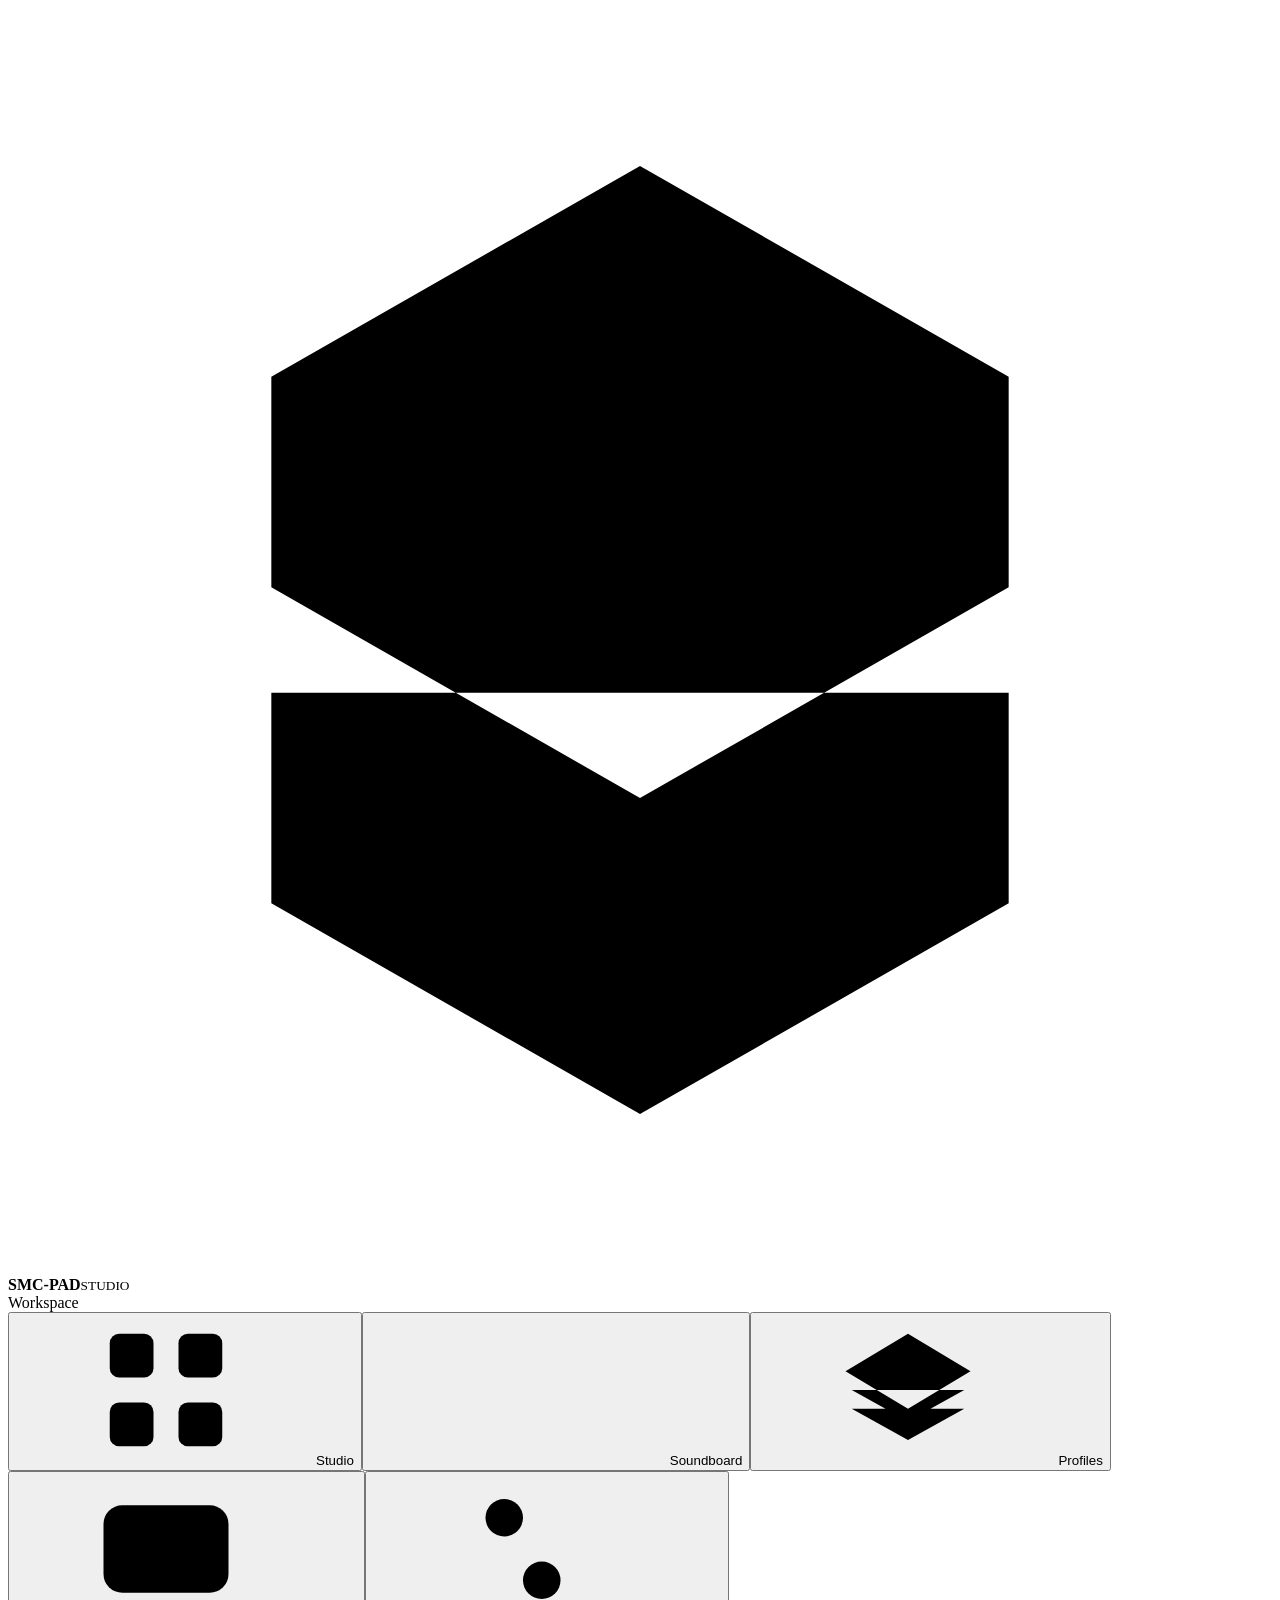
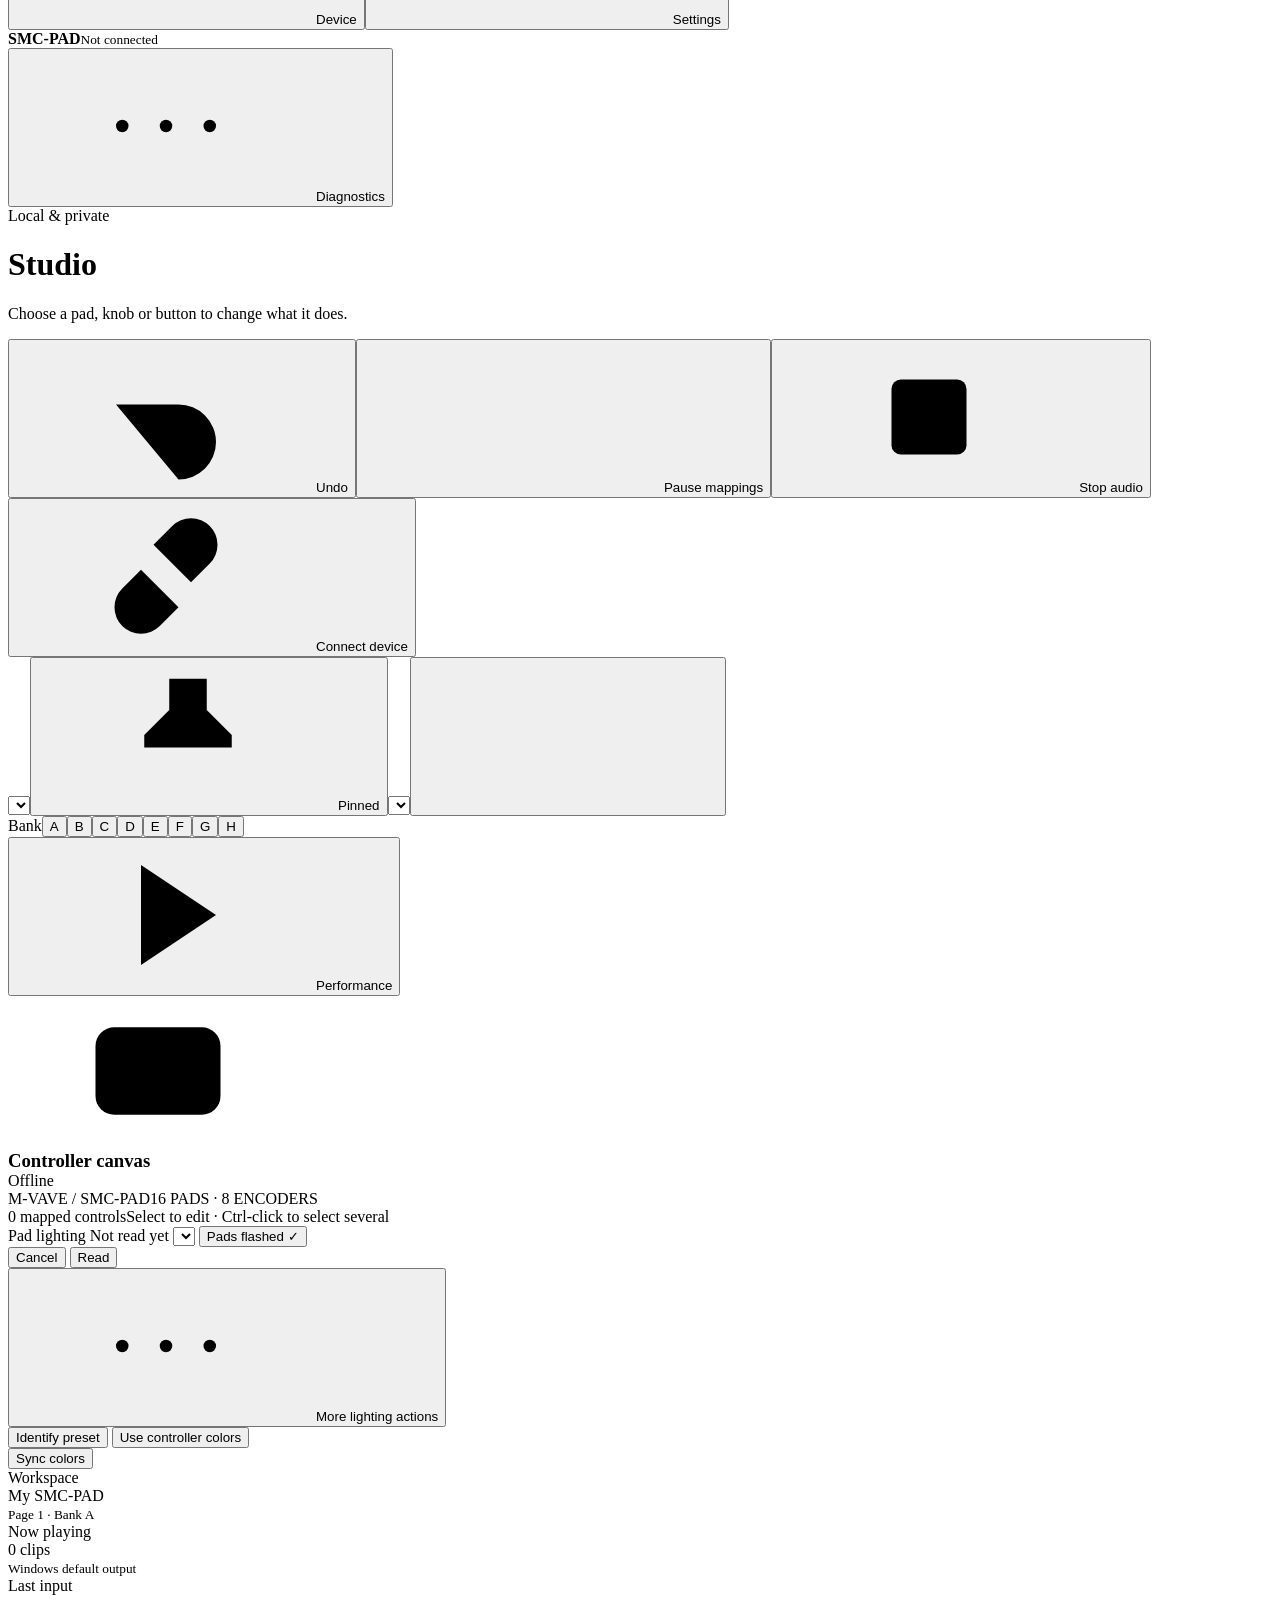
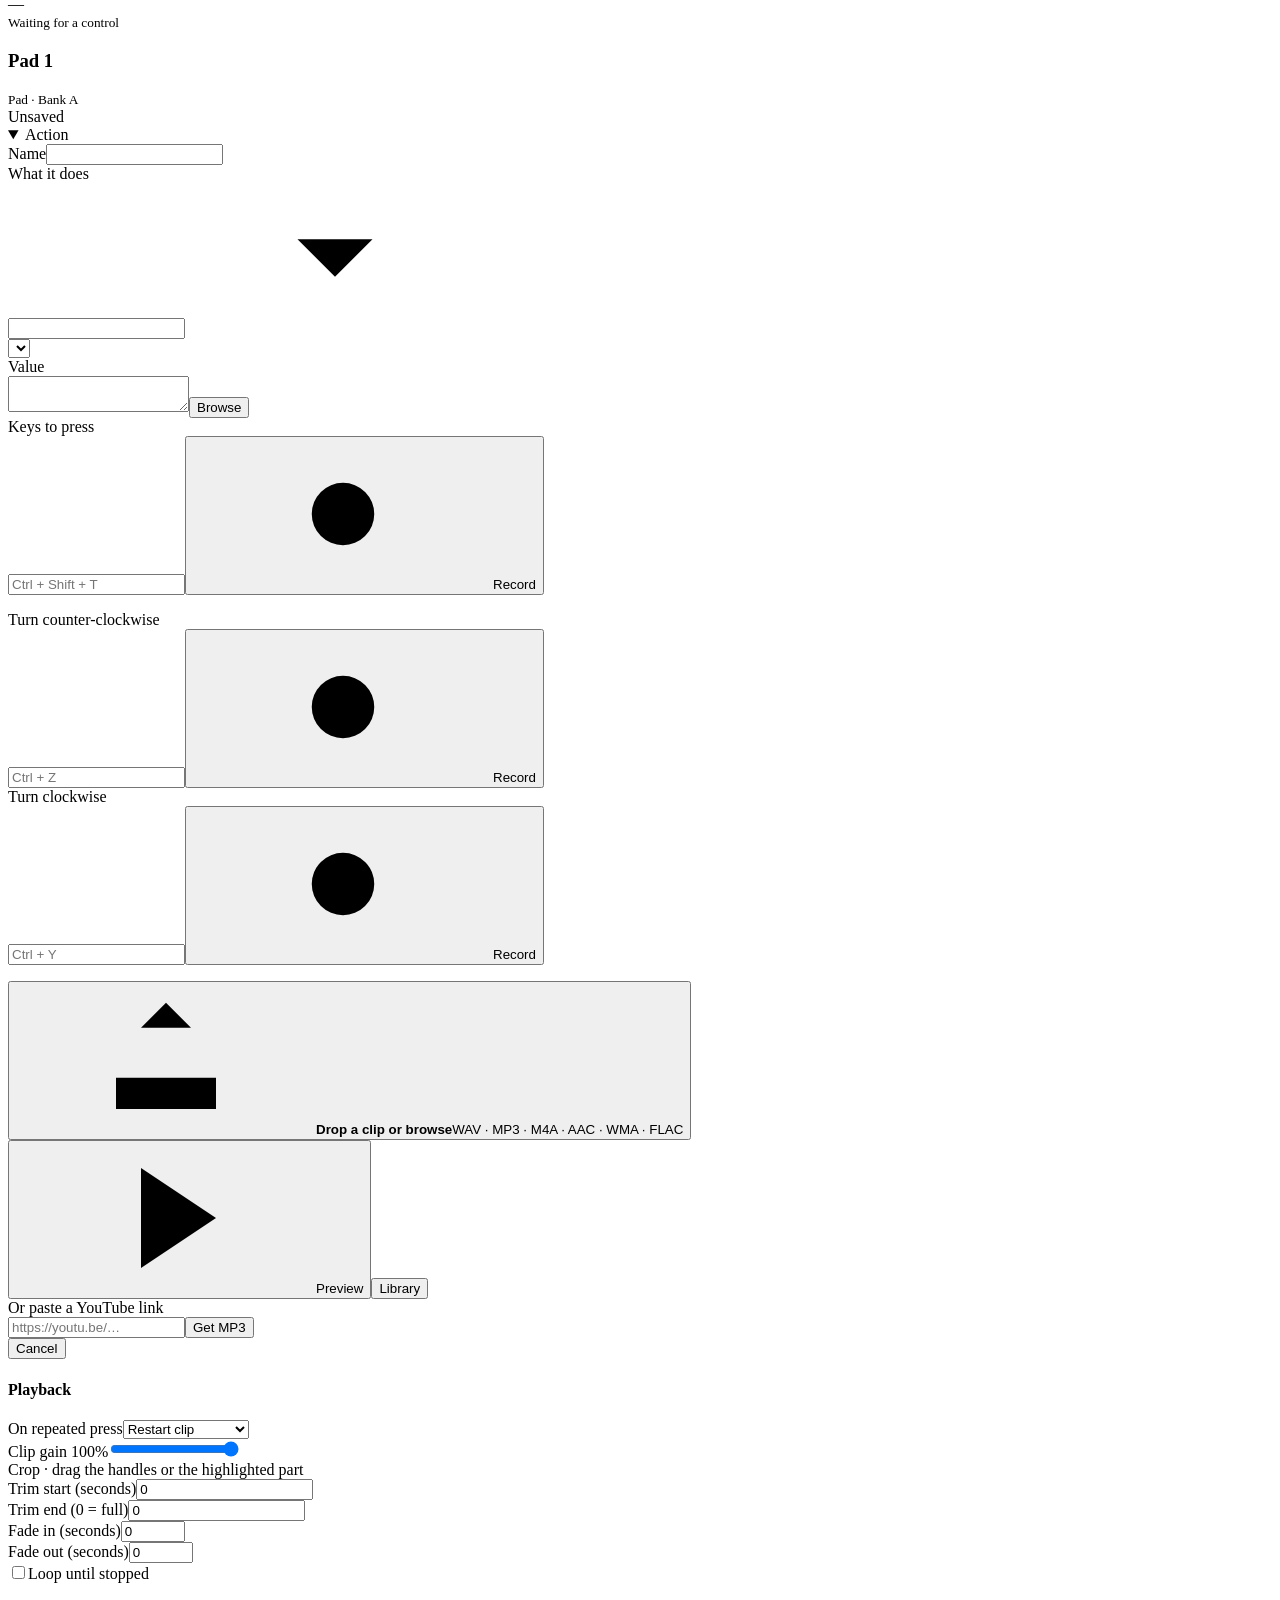
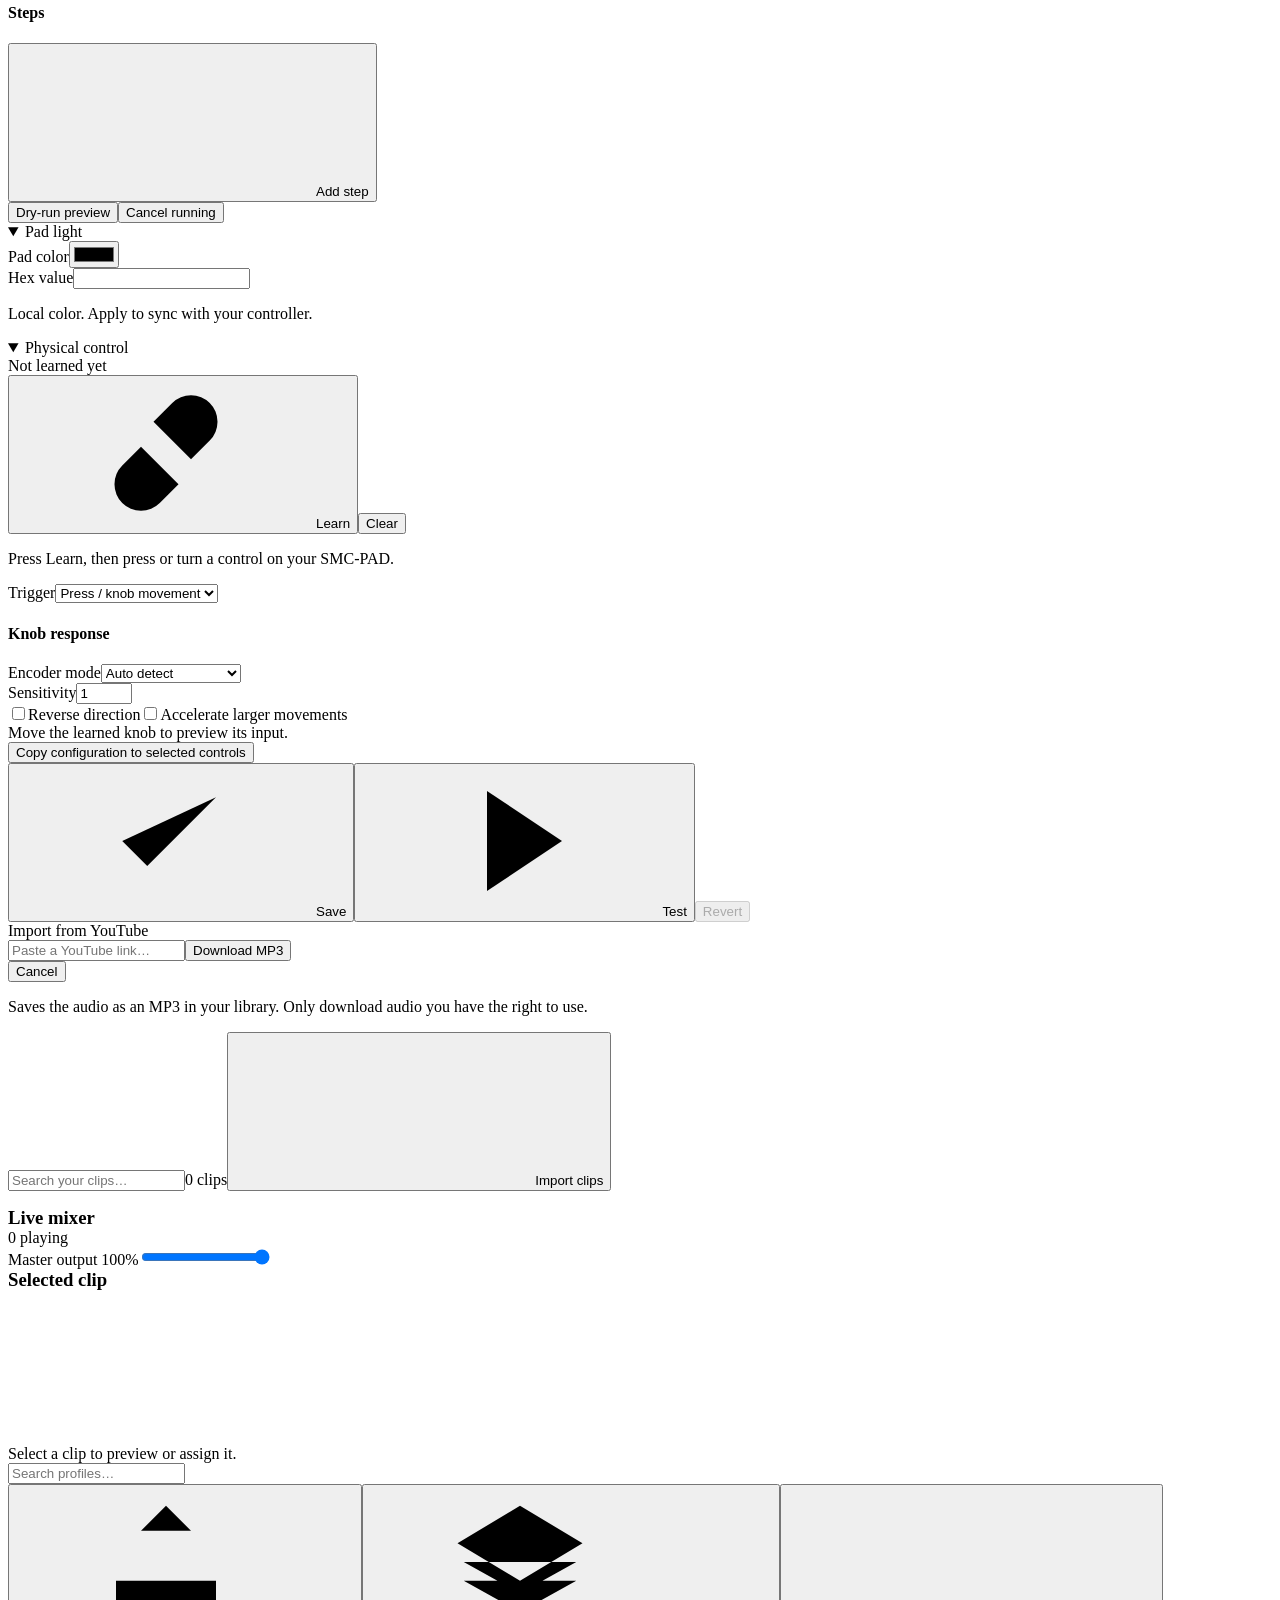
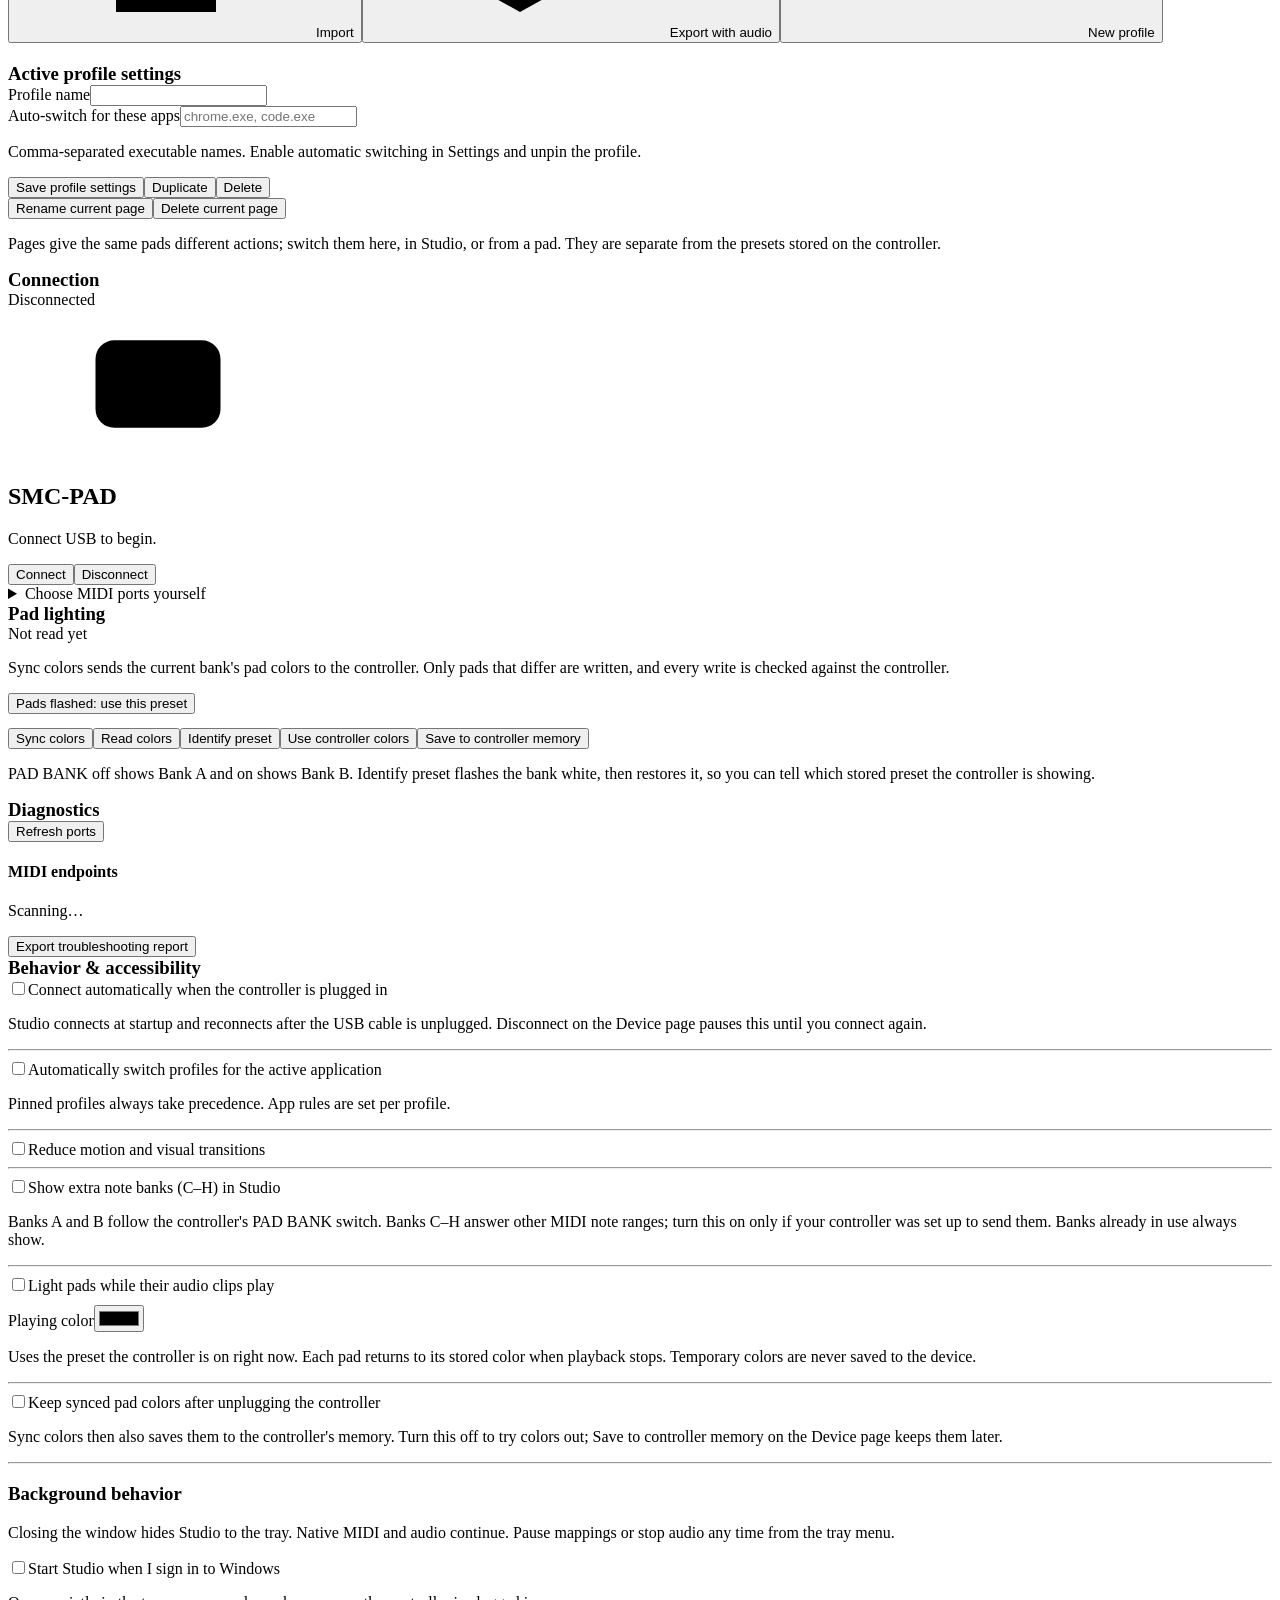
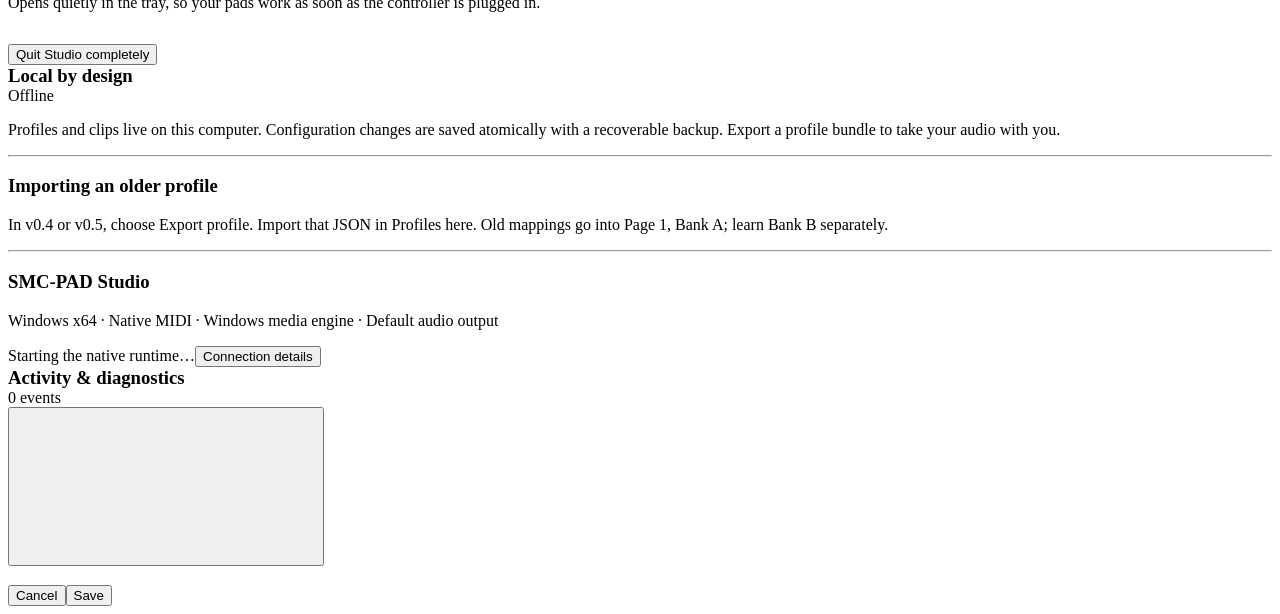
==== commit 1d889b7f: "Sync pad colors in one step and keep them after unplugging - Sync colors replaces Apply. It writes o" ====
--- a/source/ui/index.html
+++ b/source/ui/index.html
@@ -171,24 +171,58 @@
                     ><span id="canvasHint">Select to edit · Ctrl-click to select several</span>
                   </div>
                   <div class="rgb-controls">
-                    <span class="segmented-label">Pad lighting</span
-                    ><select id="rgbPreset" aria-label="Physical device preset"></select
-                    ><button class="btn tiny" id="readRGB">Read device</button
-                    ><button
-                      class="btn tiny"
-                      id="identifyRGB"
-                      title="Flash all 16 pads of this preset and bank white, then restore them"
-                    >
-                      Identify</button
-                    ><button
+                    <span class="segmented-label">Pad lighting</span>
+                    <span class="tag" id="rgbStatus">Not read yet</span>
+                    <select id="rgbPreset" class="hidden" aria-label="Preset shown on the controller"></select>
+                    <button
                       class="btn tiny hidden"
                       id="confirmPresetBar"
-                      title="Teach Studio which preset the hardware is using"
+                      title="Teach Studio which preset the controller is using"
                     >
-                      Pads flashed ✓</button
-                    ><button class="btn tiny primary" id="applyRGB">Apply colors</button
-                    ><button class="btn ghost tiny" id="cancelRGB">Cancel</button
-                    ><span class="tag" id="rgbStatus">Not read</span>
+                      Pads flashed ✓
+                    </button>
+                    <div class="spacer"></div>
+                    <button class="btn ghost tiny hidden" id="cancelRGB">Cancel</button>
+                    <button class="btn tiny" id="readRGB" title="Read the pad colors stored on the controller">
+                      Read
+                    </button>
+                    <div class="menu">
+                      <button
+                        class="btn tiny"
+                        id="rgbMore"
+                        aria-haspopup="menu"
+                        aria-expanded="false"
+                        aria-controls="rgbMenu"
+                        title="More lighting actions"
+                      >
+                        <svg><use href="#i-more" /></svg><span class="sr-only">More lighting actions</span>
+                      </button>
+                      <div class="menu-list hidden" id="rgbMenu" role="menu" aria-labelledby="rgbMore">
+                        <button
+                          type="button"
+                          role="menuitem"
+                          id="identifyRGB"
+                          title="Flash this bank's 16 pads white, then restore them"
+                        >
+                          Identify preset
+                        </button>
+                        <button
+                          type="button"
+                          role="menuitem"
+                          id="adoptRGBBar"
+                          title="Replace this bank's colors in Studio with the ones on the controller"
+                        >
+                          Use controller colors
+                        </button>
+                      </div>
+                    </div>
+                    <button
+                      class="btn tiny primary"
+                      id="applyRGB"
+                      title="Send this bank's pad colors to the controller"
+                    >
+                      Sync colors
+                    </button>
                   </div>
                 </div>
                 <div class="info-cards">
@@ -572,97 +606,104 @@
           </section>
           <section id="view-device" class="hidden">
             <div class="device-layout">
+              <div class="device-main">
+                <div class="panel">
+                  <div class="panel-head">
+                    <h3 style="margin: 0">Connection</h3>
+                    <span class="tag" id="deviceStatusTag">Disconnected</span>
+                  </div>
+                  <div class="panel-body">
+                    <div class="status-line">
+                      <div class="large-status">
+                        <svg><use href="#i-device" /></svg>
+                      </div>
+                      <div>
+                        <h2>SMC-PAD</h2>
+                        <p class="muted" id="deviceMessage">Connect USB to begin.</p>
+                      </div>
+                    </div>
+                    <div class="row">
+                      <button class="btn primary" id="deviceConnect">Connect</button
+                      ><button class="btn" id="deviceDisconnect">Disconnect</button>
+                    </div>
+                    <details class="disclosure">
+                      <summary>Choose MIDI ports yourself</summary>
+                      <div class="field">
+                        <label for="performanceInput">Performance input</label
+                        ><select id="performanceInput">
+                          <option value="">Auto discover SMC-PAD</option>
+                        </select>
+                      </div>
+                      <div class="row2">
+                        <div class="field">
+                          <label for="rgbInputPort">Configuration input</label
+                          ><select id="rgbInputPort">
+                            <option value="">Auto discover</option>
+                          </select>
+                        </div>
+                        <div class="field">
+                          <label for="rgbOutputPort">Configuration output</label
+                          ><select id="rgbOutputPort">
+                            <option value="">Auto discover</option>
+                          </select>
+                        </div>
+                      </div>
+                      <p class="helper">
+                        Windows may label configuration ports MIDIIN2/3 and MIDIOUT2/3. Discovery sends only read
+                        requests. Close MidiSuite if the device is busy.
+                      </p>
+                    </details>
+                  </div>
+                </div>
+                <div class="panel">
+                  <div class="panel-head">
+                    <h3 style="margin: 0">Pad lighting</h3>
+                    <span class="tag" id="deviceRgbStatus">Not read yet</span>
+                  </div>
+                  <div class="panel-body">
+                    <p class="muted">
+                      Sync colors sends the current bank's pad colors to the controller. Only pads that differ are
+                      written, and every write is checked against the controller.
+                    </p>
+                    <p class="helper" id="syncSaveNote"></p>
+                    <p class="helper" id="presetDetect"></p>
+                    <div class="row hidden" id="identifyConfirm" style="margin-top: 8px">
+                      <span class="muted" id="identifyQuestion"></span
+                      ><button class="btn primary" id="confirmPreset">Pads flashed: use this preset</button>
+                    </div>
+                    <div class="row wrap" style="margin-top: 14px">
+                      <button class="btn primary" id="deviceApply">Sync colors</button
+                      ><button class="btn" id="deviceRead">Read colors</button
+                      ><button class="btn" id="deviceIdentify">Identify preset</button
+                      ><button class="btn" id="adoptRGB">Use controller colors</button
+                      ><button
+                        class="btn hidden"
+                        id="deviceSave"
+                        title="Keep the colors on the controller after it is unplugged"
+                      >
+                        Save to controller memory
+                      </button>
+                    </div>
+                    <p class="helper">
+                      PAD BANK off shows Bank A and on shows Bank B. Identify preset flashes the bank white, then
+                      restores it, so you can tell which stored preset the controller is showing.
+                    </p>
+                    <div id="rgbResults"></div>
+                  </div>
+                </div>
+              </div>
               <div class="panel">
                 <div class="panel-head">
-                  <h3 style="margin: 0">SMC-PAD connection</h3>
-                  <span class="tag" id="deviceStatusTag">Disconnected</span>
+                  <h3 style="margin: 0">Diagnostics</h3>
+                  <button class="btn tiny" id="refreshPorts">Refresh ports</button>
                 </div>
                 <div class="panel-body">
-                  <div class="status-line">
-                    <div class="large-status">
-                      <svg><use href="#i-device" /></svg>
-                    </div>
-                    <div>
-                      <h2>SMC-PAD</h2>
-                      <p class="muted" id="deviceMessage">Connect USB to begin.</p>
-                    </div>
-                  </div>
-                  <div class="field">
-                    <label for="performanceInput">Performance input</label
-                    ><select id="performanceInput">
-                      <option value="">Auto discover SMC-PAD</option>
-                    </select>
-                  </div>
-                  <div class="row2">
-                    <div class="field">
-                      <label for="rgbInputPort">Configuration input</label
-                      ><select id="rgbInputPort">
-                        <option value="">Auto discover</option>
-                      </select>
-                    </div>
-                    <div class="field">
-                      <label for="rgbOutputPort">Configuration output</label
-                      ><select id="rgbOutputPort">
-                        <option value="">Auto discover</option>
-                      </select>
-                    </div>
-                  </div>
-                  <p class="helper">
-                    Windows may label configuration ports MIDIIN2/3 and MIDIOUT2/3. Discovery sends only read requests.
-                    Close MidiSuite if the device is busy.
-                  </p>
-                  <div class="row" style="margin-top: 16px">
-                    <button class="btn primary" id="deviceConnect">Connect</button
-                    ><button class="btn" id="deviceDisconnect">Disconnect</button>
-                  </div>
-                  <hr class="section-rule" />
-                  <h3>Physical color palette</h3>
-                  <p class="muted">
-                    Read colors, edit locally, then apply. Every successful write is checked against the device.
-                  </p>
-                  <p class="helper">
-                    Studio reads the active preset and PAD BANK switch directly from the device.
-                    <b>Apply palette</b> updates that preset; the hardware never switches presets during a color write.
-                    PAD BANK off is Bank A, and PAD BANK on is Bank B. Choose <b>Identify</b> to flash the selected bank
-                    white and restore its colors.
-                  </p>
-                  <p class="helper" id="presetDetect"></p>
-                  <div class="row hidden" id="identifyConfirm" style="margin-top: 8px">
-                    <span class="muted" id="identifyQuestion"></span
-                    ><button class="btn primary" id="confirmPreset">Pads flashed: use this preset</button>
-                  </div>
-                  <div class="row" style="margin-top: 14px">
-                    <button class="btn" id="deviceRead">Read colors</button
-                    ><button class="btn" id="deviceIdentify">Identify preset</button
-                    ><button class="btn" id="adoptRGB">Use device palette</button
-                    ><button class="btn primary" id="deviceApply">Apply palette</button
-                    ><button
-                      class="btn"
-                      id="deviceSave"
-                      title="Ask the device to keep its current colors after it is unplugged"
-                    >
-                      Save to device
-                    </button>
-                  </div>
-                  <div id="rgbResults" style="margin-top: 16px"></div>
-                </div>
-              </div>
-              <div>
-                <div class="panel">
-                  <div class="panel-head">
-                    <h3 style="margin: 0">Available MIDI endpoints</h3>
-                    <button class="btn tiny" id="refreshPorts">Refresh</button>
-                  </div>
-                  <div class="panel-body port-list" id="portList">Scanning…</div>
-                </div>
-                <div class="panel" style="margin-top: 18px">
-                  <div class="panel-head"><h3 style="margin: 0">Connection health</h3></div>
-                  <div class="panel-body">
-                    <div id="healthInfo" class="muted"></div>
-                    <button class="btn" id="exportDiagnostics" style="margin-top: 16px">
-                      Export troubleshooting report
-                    </button>
-                  </div>
+                  <div id="healthInfo" class="muted"></div>
+                  <h4 class="subheading">MIDI endpoints</h4>
+                  <div class="port-list" id="portList">Scanning…</div>
+                  <button class="btn" id="exportDiagnostics" style="margin-top: 16px">
+                    Export troubleshooting report
+                  </button>
                 </div>
               </div>
             </div>
@@ -710,6 +751,15 @@
                     stops. Temporary colors are never saved to the device.
                   </p>
                   <hr class="section-rule" />
+                  <label class="check"
+                    ><input type="checkbox" id="saveOnSync" />Keep synced pad colors after unplugging the
+                    controller</label
+                  >
+                  <p class="helper">
+                    Sync colors then also saves them to the controller's memory. Turn this off to try colors out; Save
+                    to controller memory on the Device page keeps them later.
+                  </p>
+                  <hr class="section-rule" />
                   <h3>Background behavior</h3>
                   <p class="muted">
                     Closing the window hides Studio to the tray. Native MIDI and audio continue. Pause mappings or stop
--- a/source/ui/studio.css
+++ b/source/ui/studio.css
@@ -836,6 +836,37 @@
   font-size: var(--fs-sm);
   color: var(--muted);
 }
+/* A small menu under a button (More lighting actions). It opens upward, inside its panel. */
+.menu {
+  position: relative;
+}
+.menu-list {
+  position: absolute;
+  z-index: 20;
+  right: 0;
+  bottom: calc(100% + 6px);
+  min-width: 210px;
+  padding: 4px;
+  background: #171b23;
+  border: 1px solid #3a4250;
+  border-radius: 10px;
+  box-shadow: 0 16px 36px #0009;
+}
+.menu-list button {
+  display: block;
+  width: 100%;
+  padding: 8px 10px;
+  border: 0;
+  border-radius: 6px;
+  background: transparent;
+  font-size: var(--fs-md);
+  text-align: left;
+}
+.menu-list button:hover:not(:disabled),
+.menu-list button:focus-visible {
+  background: #262d39;
+  outline: none;
+}
 /* Shortcut field with a Record button. */
 .recorder {
   display: flex;
@@ -1299,6 +1330,76 @@
   display: grid;
   grid-template-columns: minmax(0, 1.2fr) minmax(280px, 1fr);
   gap: 18px;
+}
+.health {
+  display: grid;
+  grid-template-columns: auto minmax(0, 1fr);
+  gap: 6px 16px;
+  margin: 0;
+  font-size: var(--fs-sm);
+}
+.health dt {
+  color: var(--muted);
+}
+.health dd {
+  margin: 0;
+  overflow-wrap: anywhere;
+}
+.device-main {
+  display: grid;
+  gap: 18px;
+  align-content: start;
+}
+.row.wrap {
+  flex-wrap: wrap;
+}
+/* A quiet "show more" for settings most people never change. */
+.disclosure {
+  margin-top: var(--sp-4);
+  border-top: 1px solid var(--line);
+  padding-top: var(--sp-3);
+}
+.disclosure > summary {
+  cursor: pointer;
+  font-size: var(--fs-sm);
+  color: var(--muted);
+  margin-bottom: var(--sp-3);
+}
+.disclosure > summary:hover {
+  color: var(--text);
+}
+.disclosure:not([open]) > summary {
+  margin-bottom: 0;
+}
+/* Per-pad results of the last color operation, laid out like the pads on the controller. */
+.rgb-results {
+  display: grid;
+  grid-template-columns: repeat(4, minmax(0, 1fr));
+  gap: 6px;
+  margin-top: var(--sp-4);
+}
+.rgb-result {
+  display: flex;
+  align-items: center;
+  gap: 6px;
+  min-width: 0;
+  padding: 5px 7px;
+  border: 1px solid var(--line);
+  border-radius: 6px;
+  font-size: var(--fs-xs);
+  color: var(--muted);
+  white-space: nowrap;
+}
+.rgb-result i {
+  flex-shrink: 0;
+  width: 10px;
+  height: 10px;
+  border-radius: 3px;
+  background: var(--color);
+}
+.rgb-result.bad {
+  color: var(--danger);
+  border-color: #f28a9640;
 }
 .port-list {
   font:
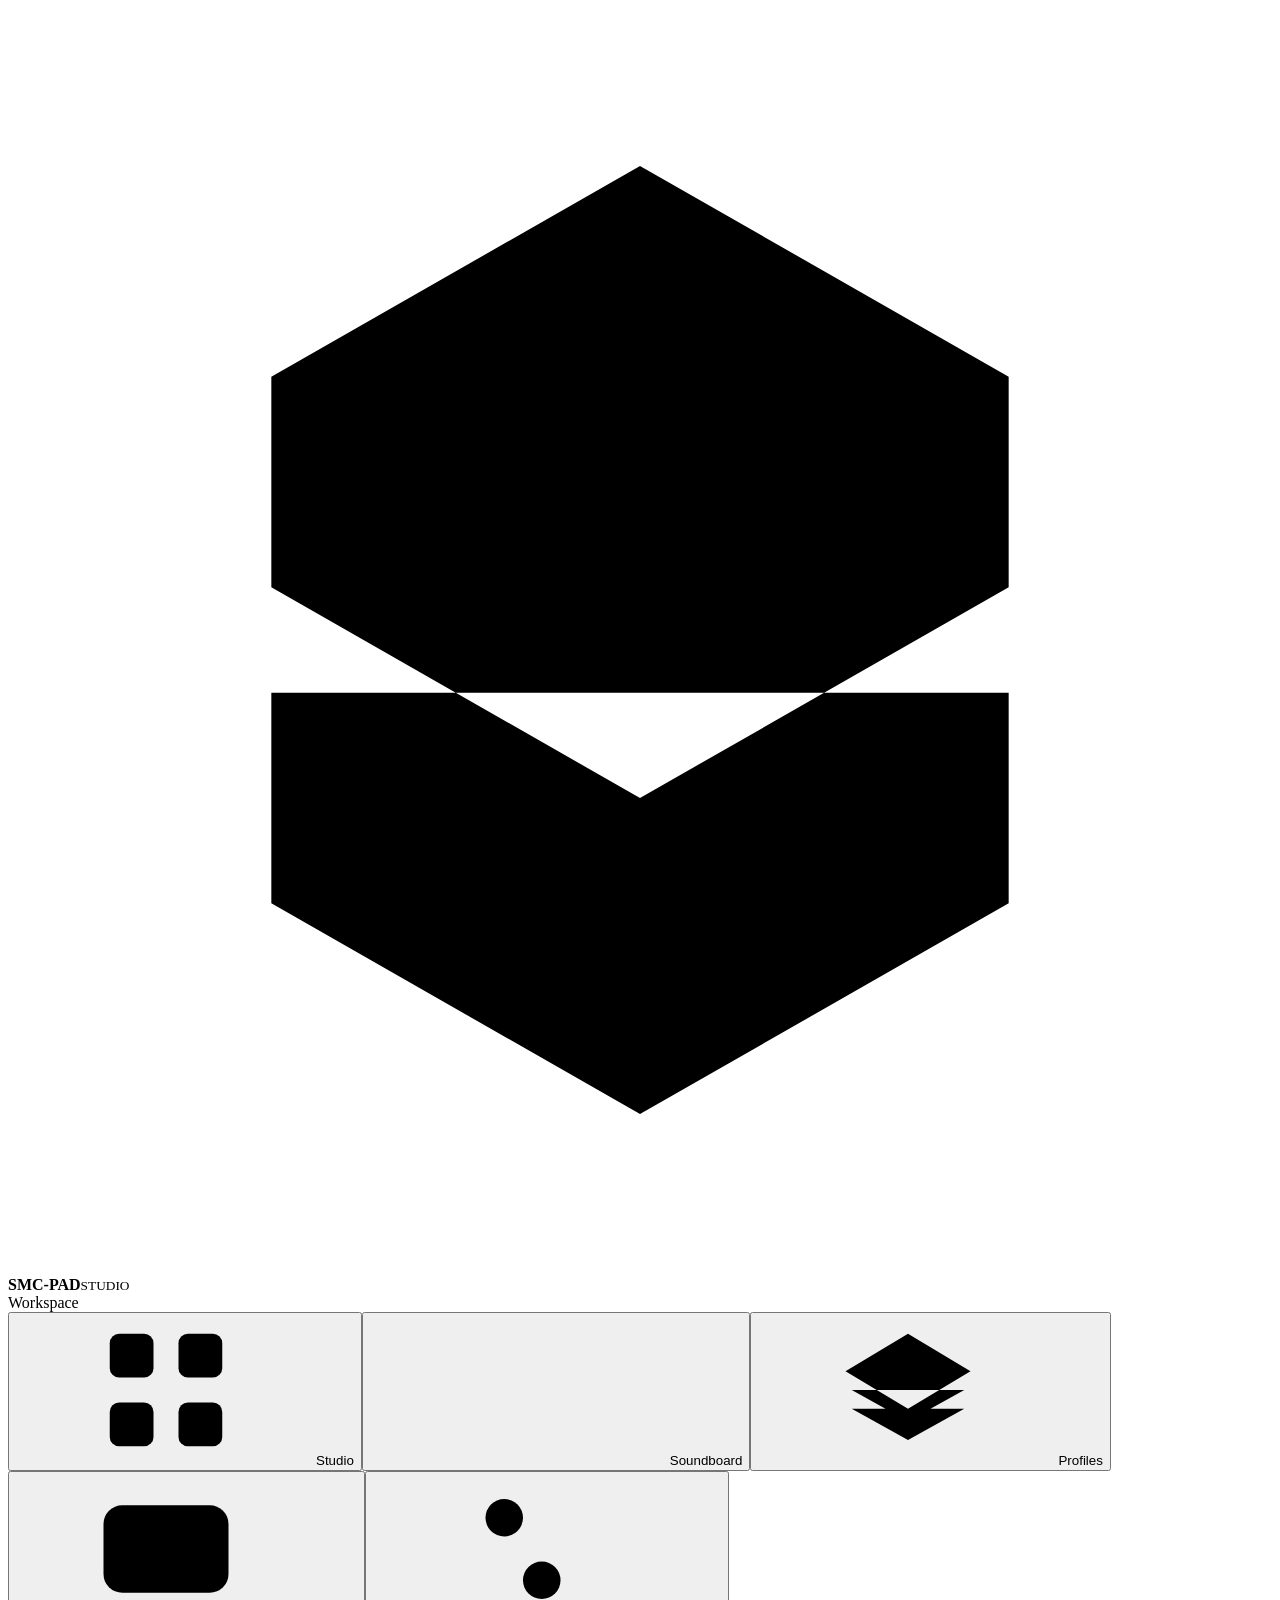
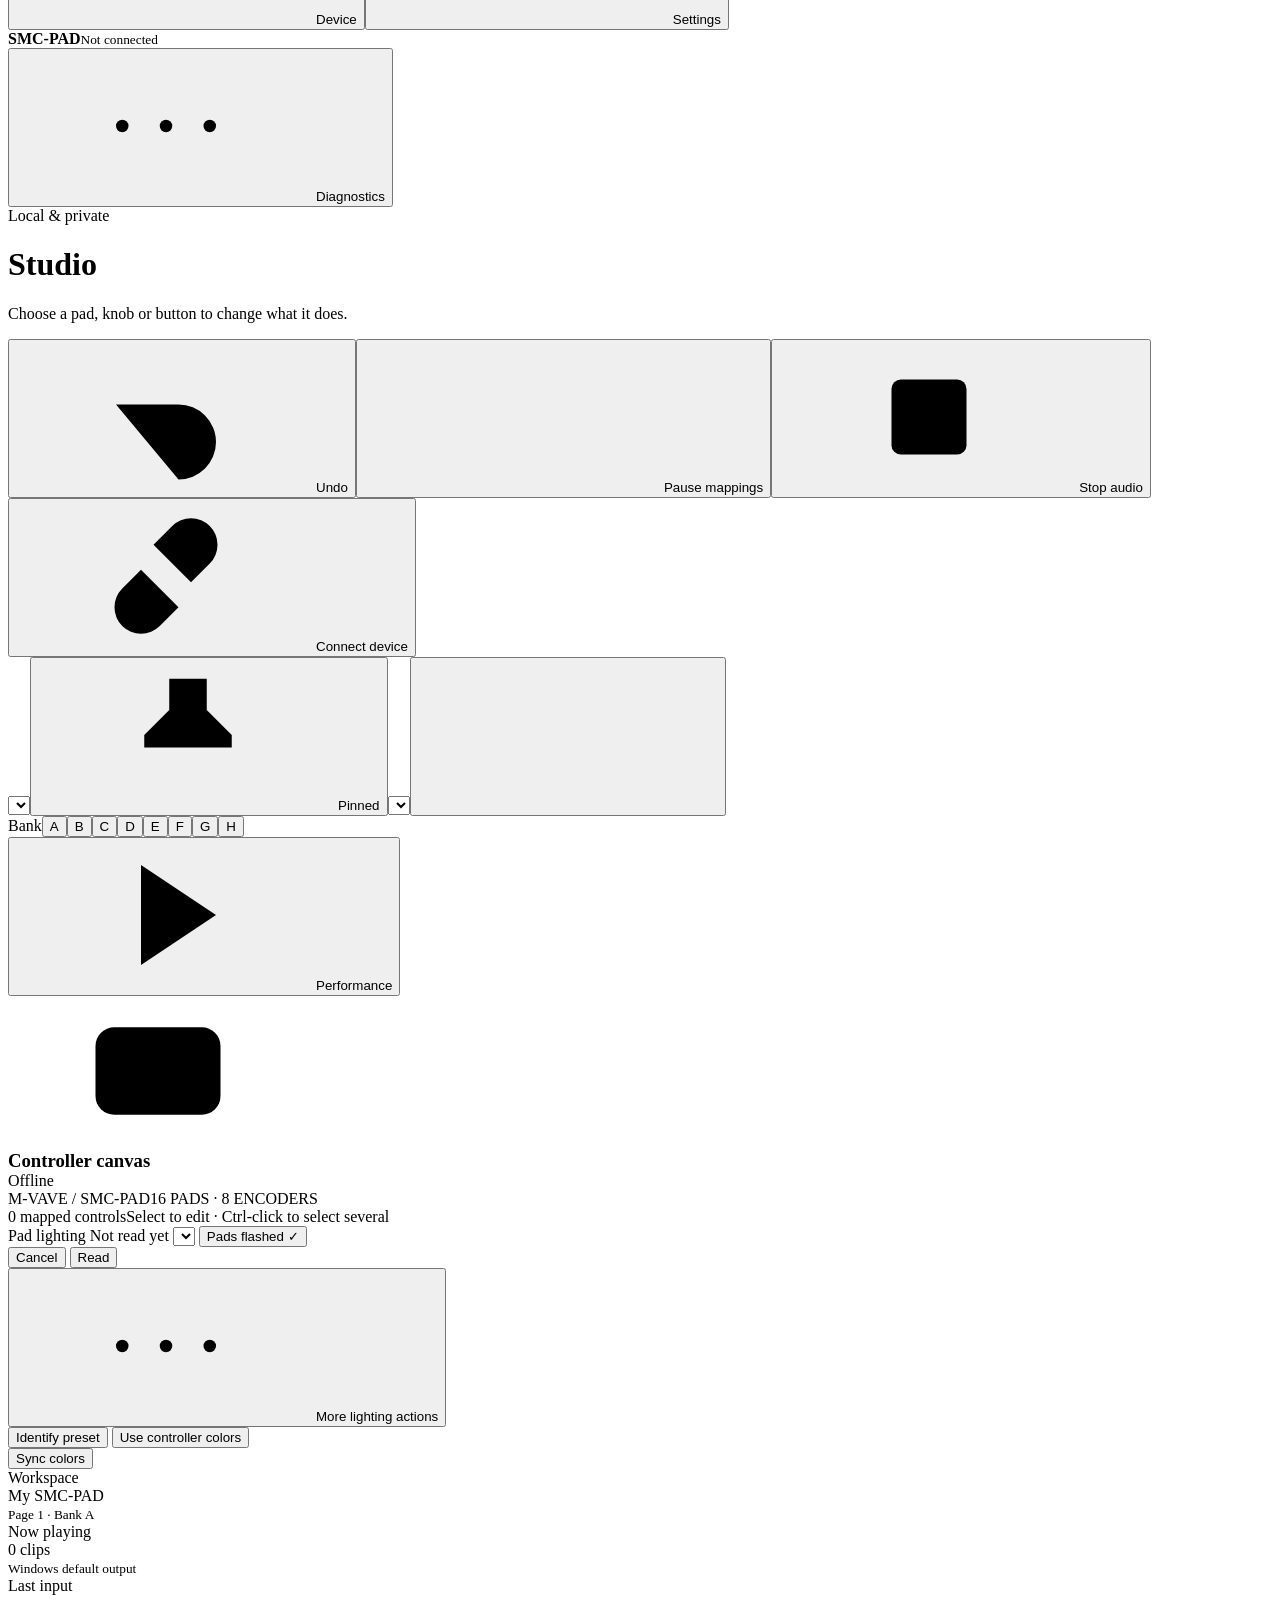
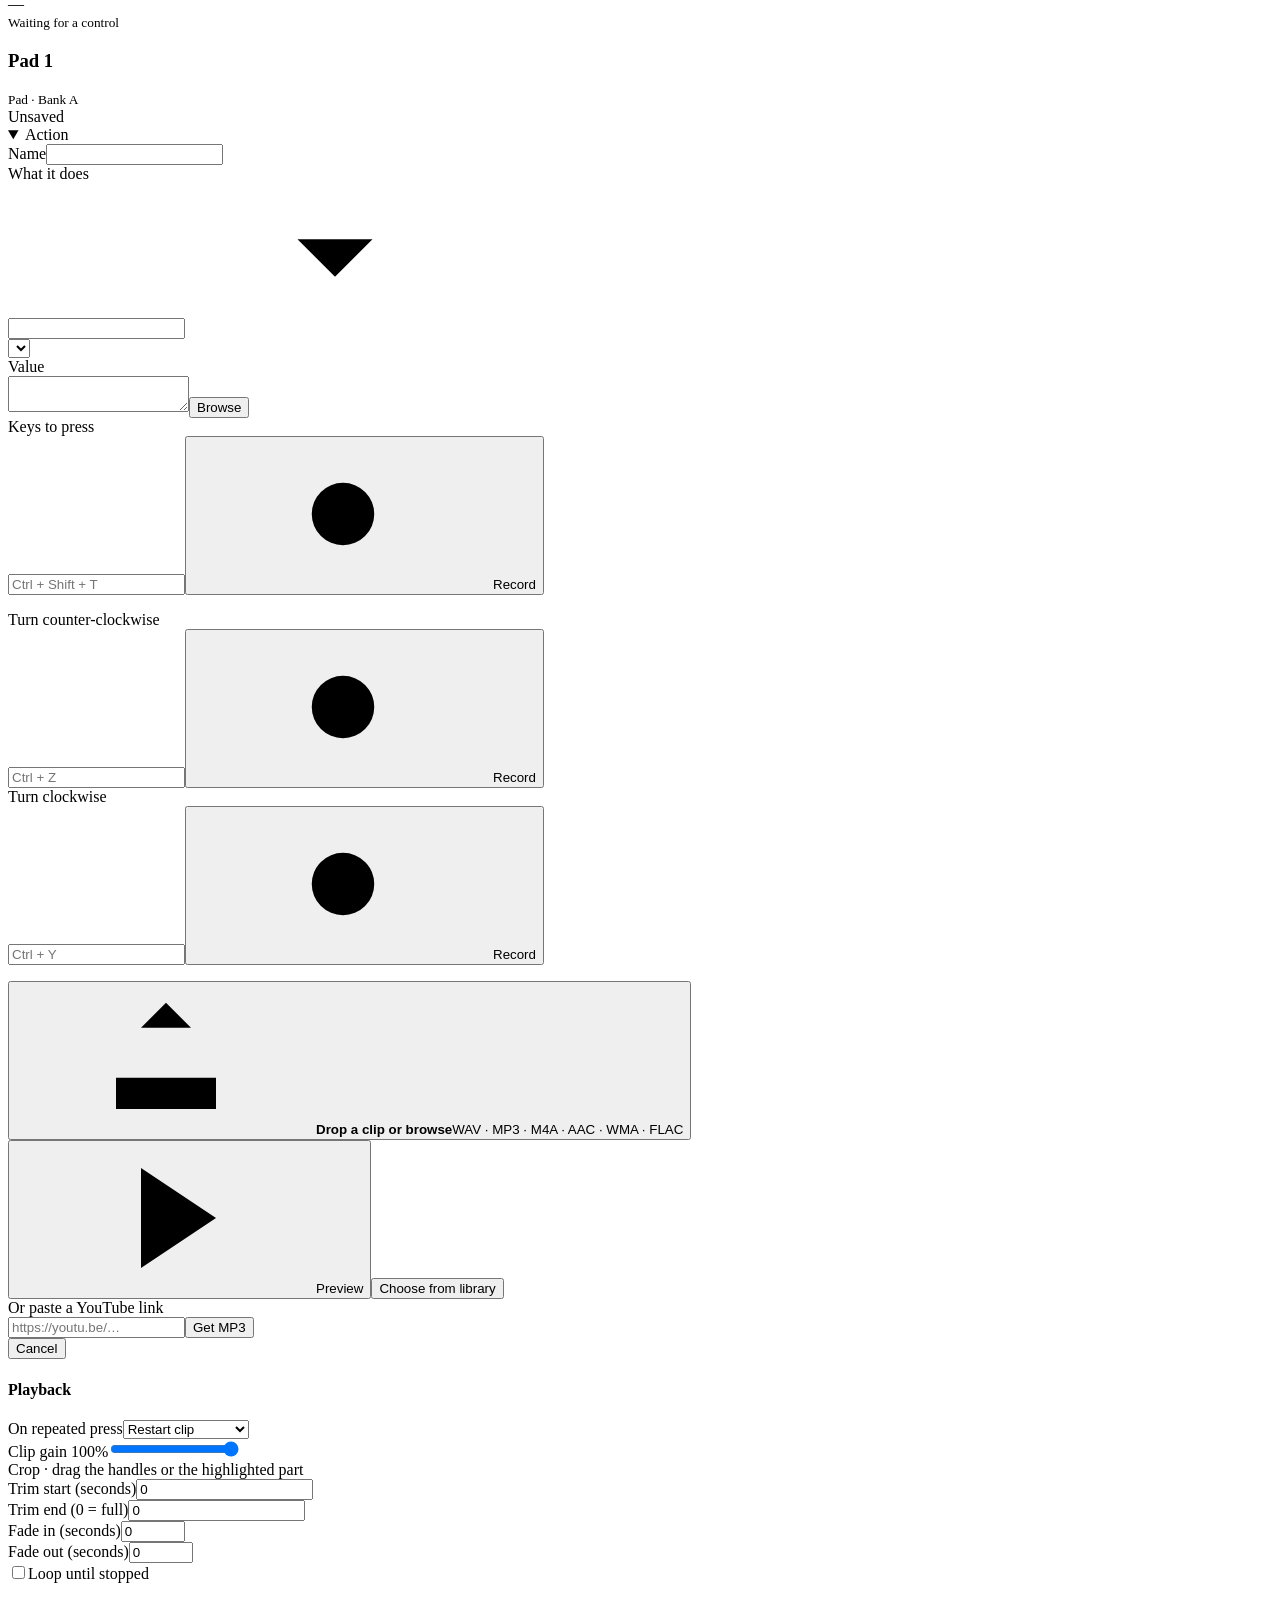
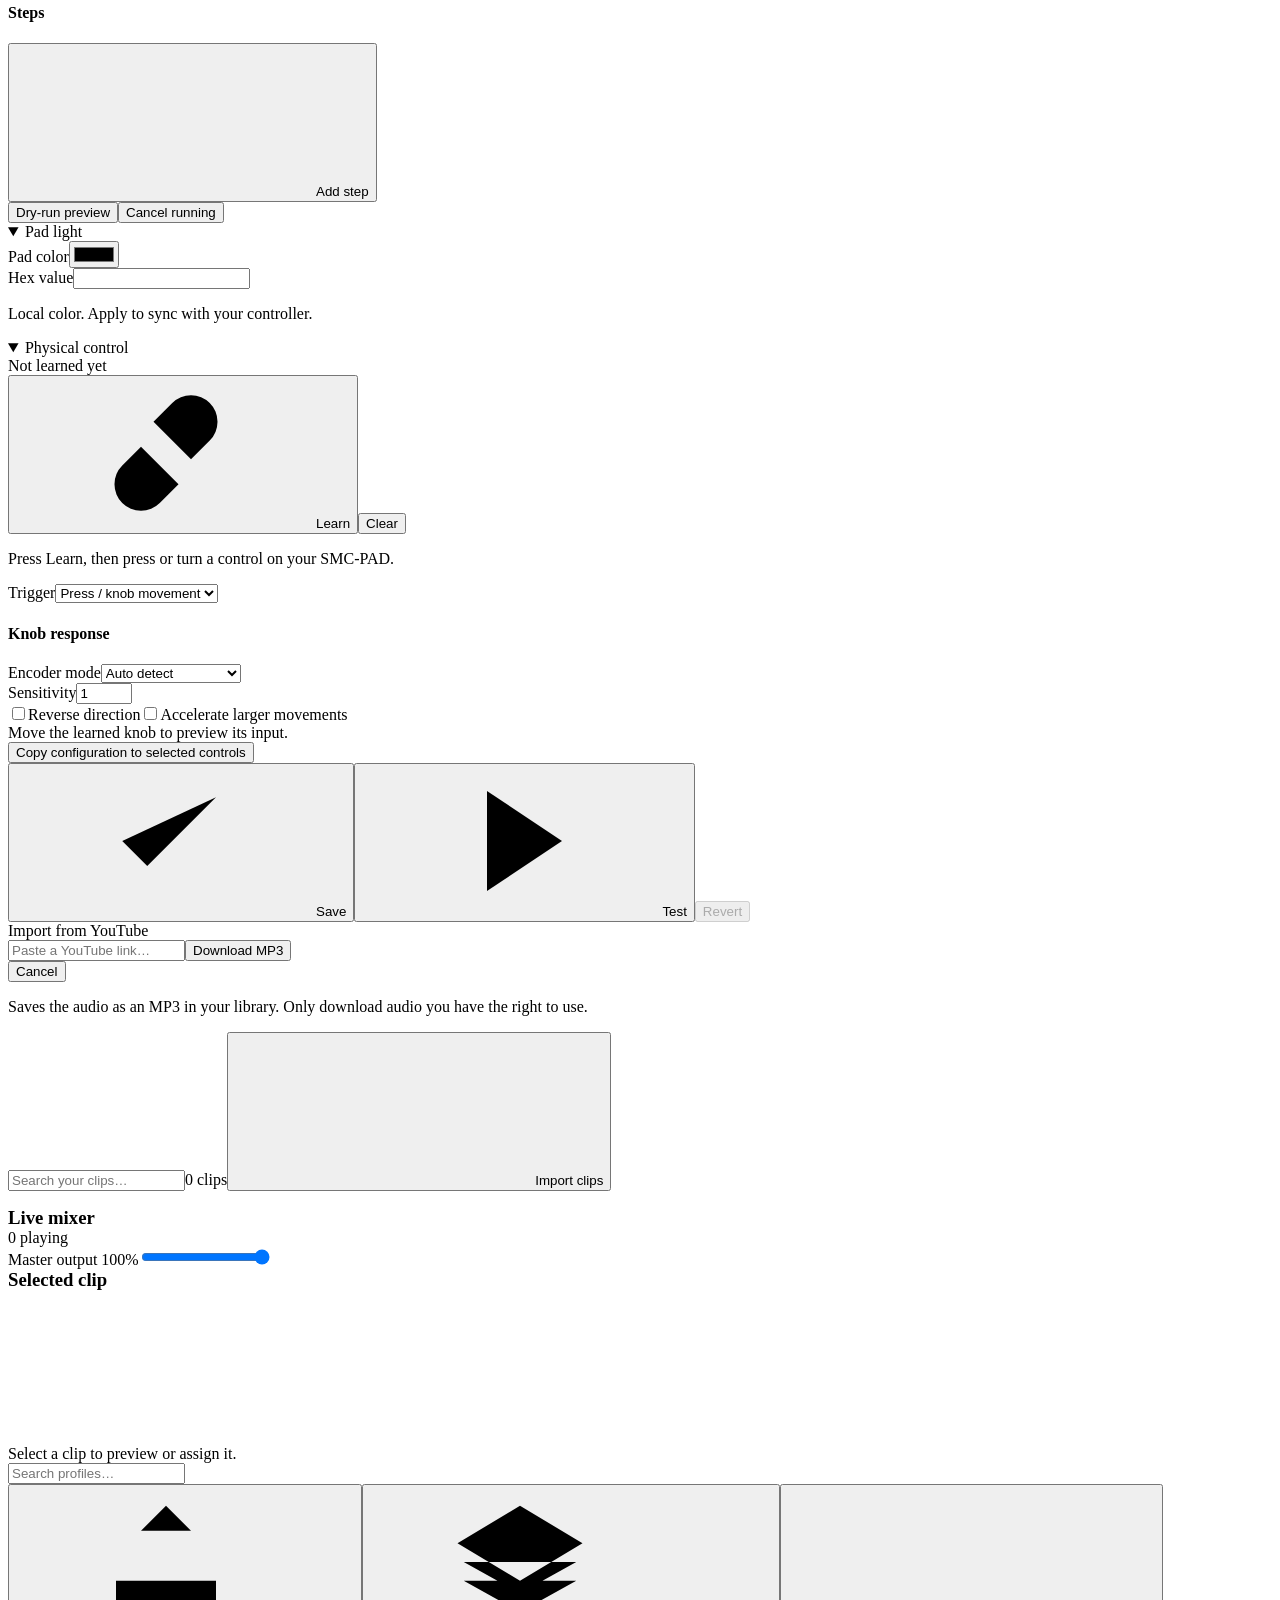
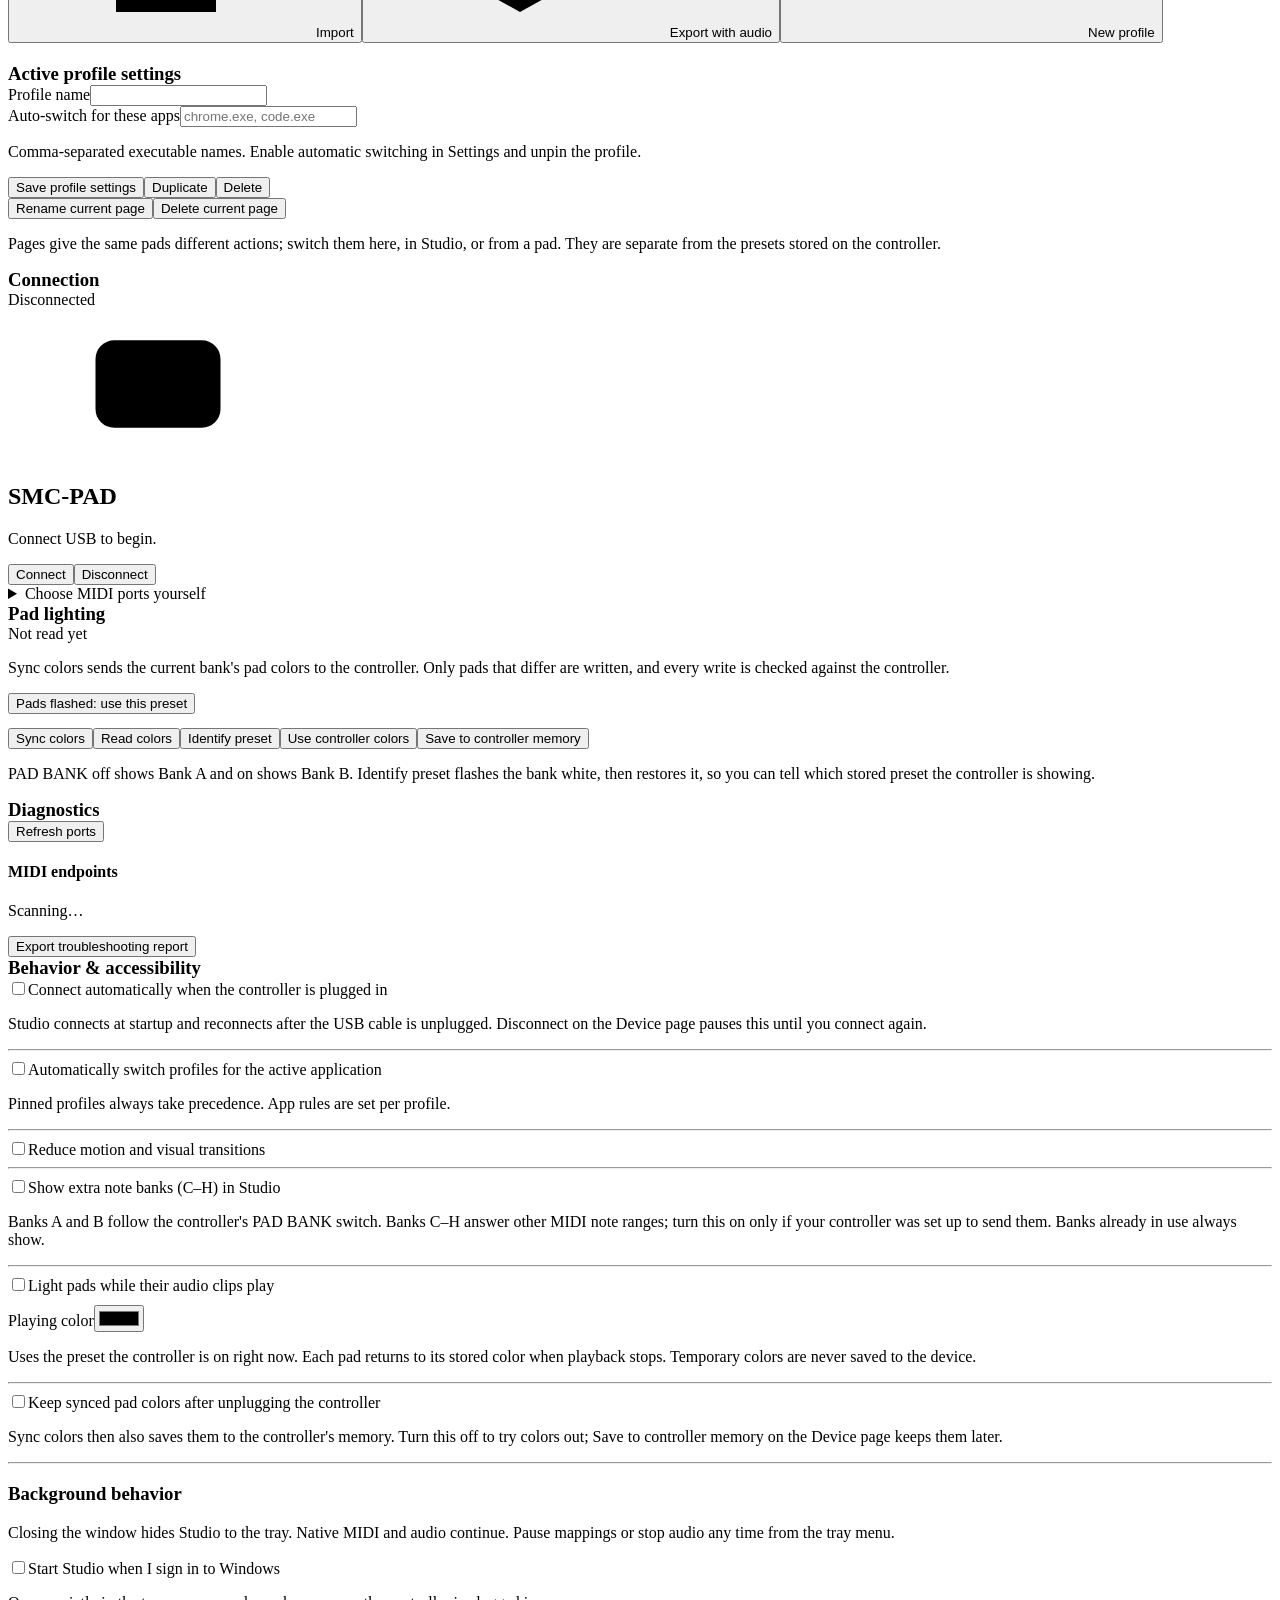
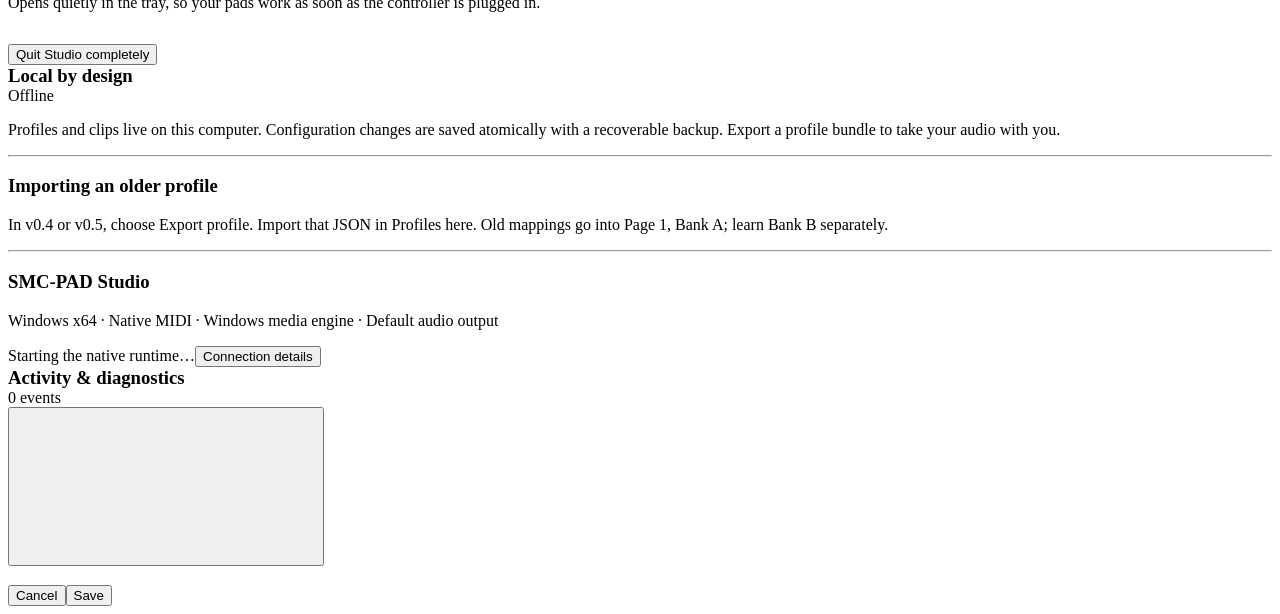
==== commit 4a47fa31: "Manage the clip library: remove, rename, duplicates, lengths and usage - Removing a clip sends it to" ====
--- a/source/ui/index.html
+++ b/source/ui/index.html
@@ -339,7 +339,9 @@
                         <div class="row field-gap">
                           <button type="button" class="btn tiny" id="previewClip">
                             <svg><use href="#i-play" /></svg>Preview</button
-                          ><button type="button" class="btn ghost tiny" id="selectFromLibrary">Library</button>
+                          ><button type="button" class="btn ghost tiny" id="selectFromLibrary">
+                            Choose from library
+                          </button>
                         </div>
                         <div class="field field-gap">
                           <label for="ytEditorUrl">Or paste a YouTube link</label>
--- a/source/ui/studio.css
+++ b/source/ui/studio.css
@@ -1117,6 +1117,57 @@
 .empty .btn {
   margin-top: var(--sp-3);
 }
+/* Choose a clip from the library without leaving the editor. */
+.pick-list {
+  display: grid;
+  gap: 6px;
+  max-height: min(380px, 50vh);
+  overflow: auto;
+}
+.pick-row {
+  display: flex;
+  align-items: center;
+  gap: 6px;
+  padding-right: 6px;
+  border: 1px solid var(--line);
+  border-radius: 8px;
+  background: #10141a;
+}
+.pick-row:hover {
+  border-color: #3a4250;
+}
+.pick-choose {
+  flex: 1;
+  min-width: 0;
+  display: grid;
+  gap: 2px;
+  padding: 9px 11px;
+  border: 0;
+  background: transparent;
+  text-align: left;
+}
+.pick-choose .clip-name {
+  overflow: hidden;
+  text-overflow: ellipsis;
+  white-space: nowrap;
+}
+.use-list {
+  margin: 0 0 var(--sp-2);
+  padding-left: 18px;
+  font-size: var(--fs-sm);
+  color: #c3cad6;
+  line-height: 1.7;
+}
+/* A pad whose clip was removed or moved outside Studio. */
+.pad.missing .pad-type {
+  color: var(--danger);
+}
+.drop.missing {
+  border-color: #f28a9680;
+}
+.drop.missing strong {
+  color: var(--danger);
+}
 .library-layout {
   display: grid;
   grid-template-columns: minmax(0, 1fr) 300px;
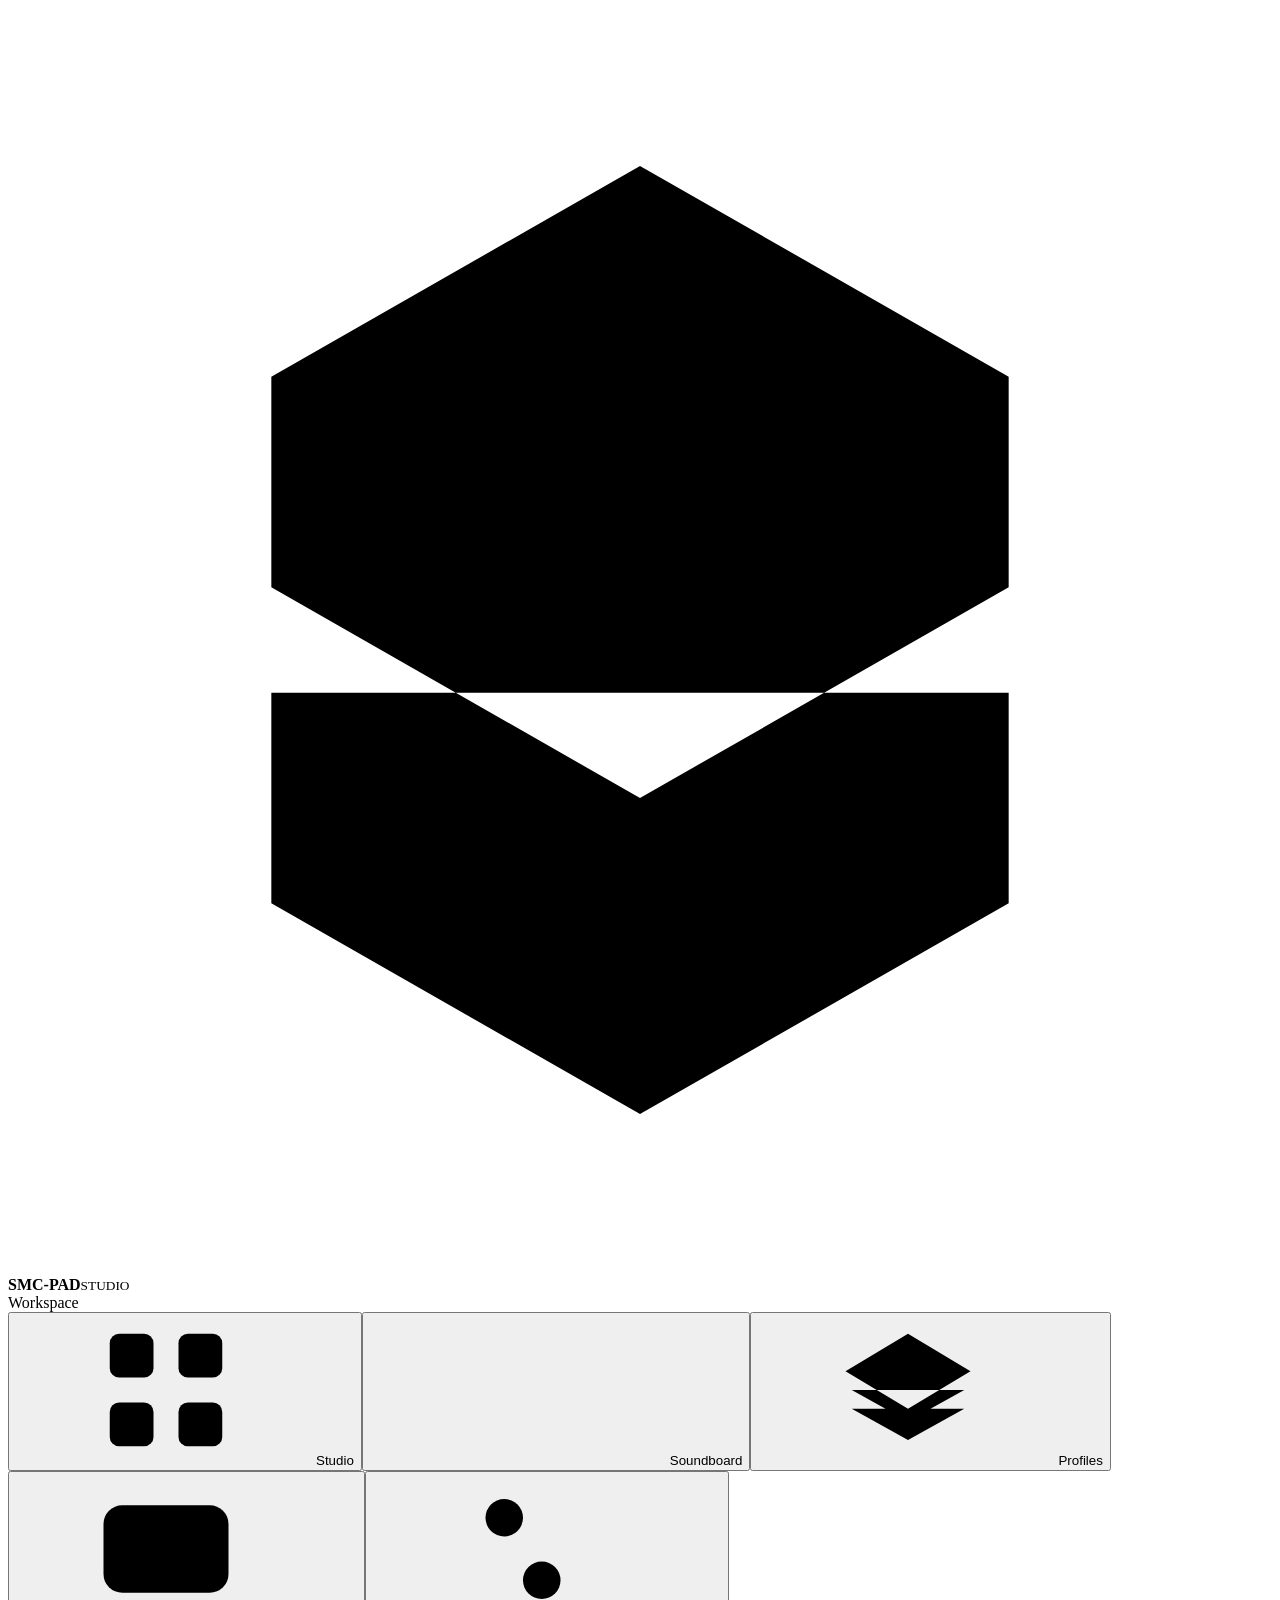
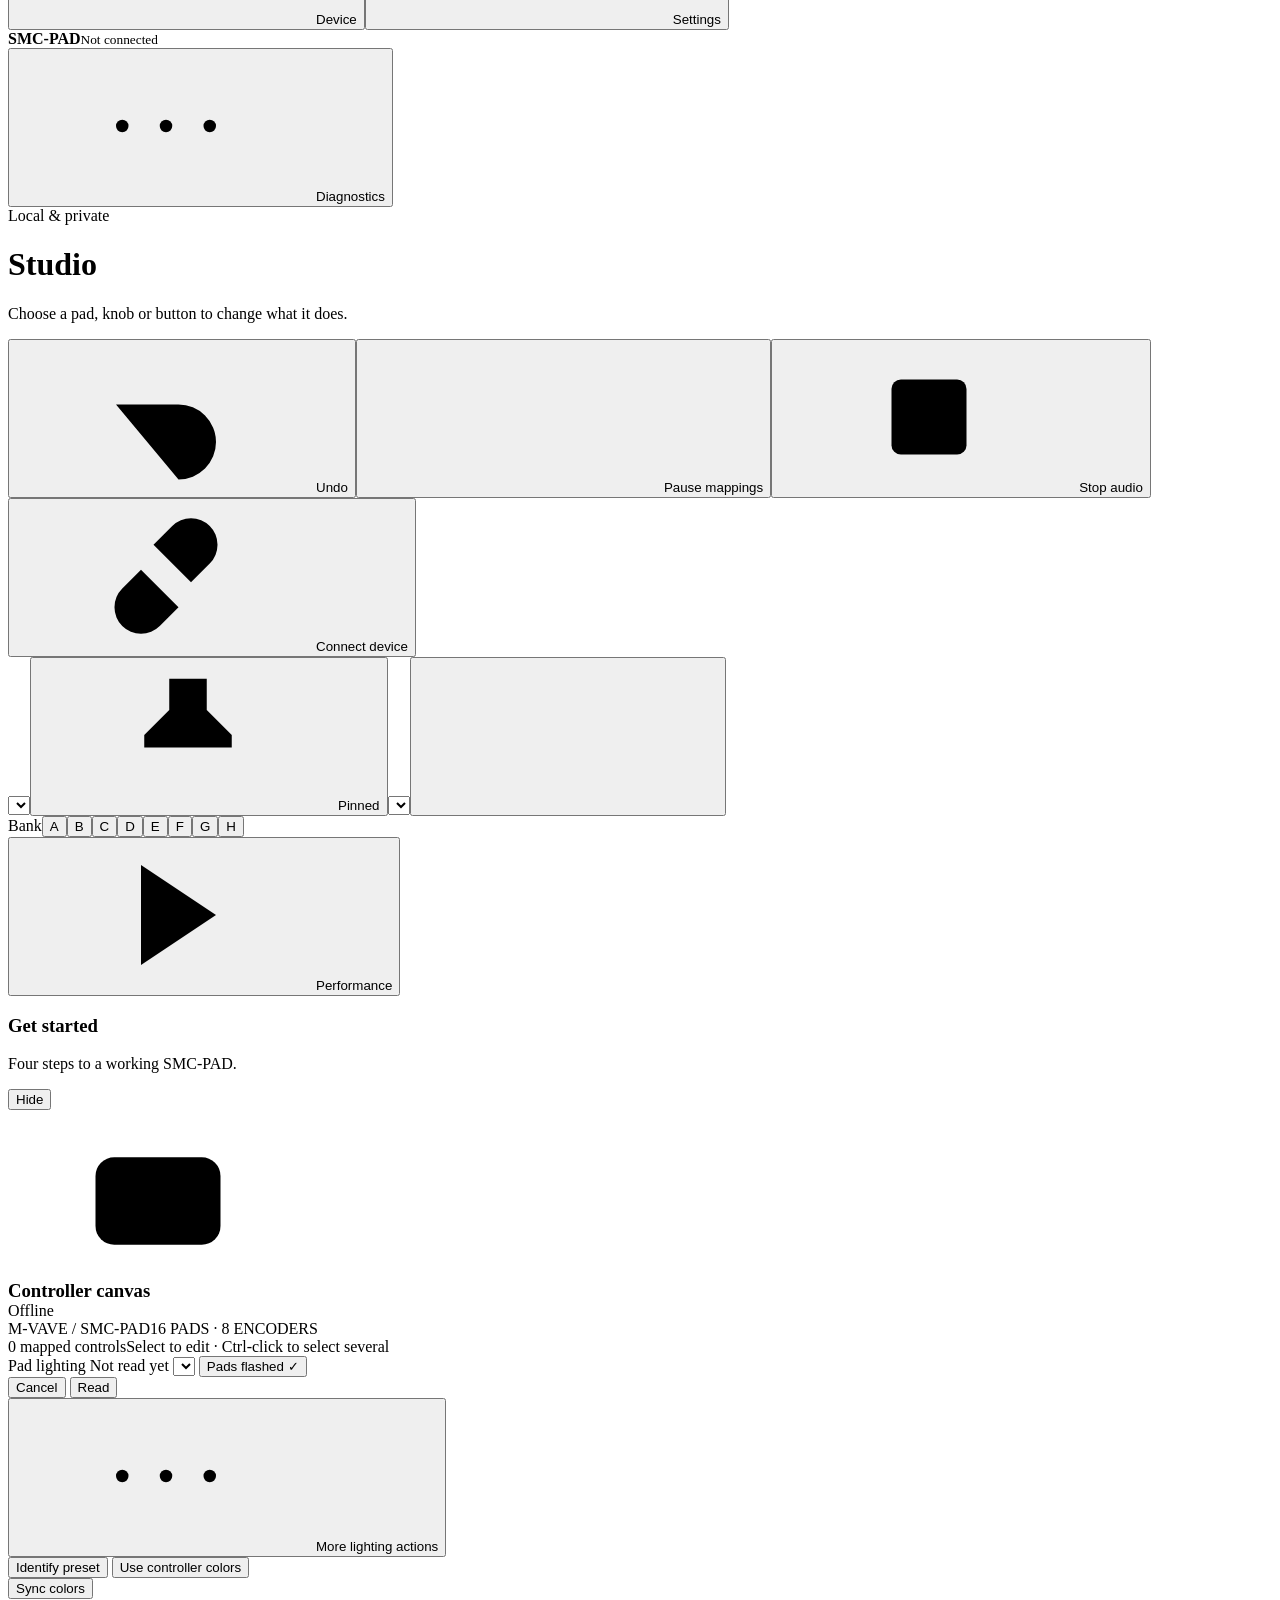
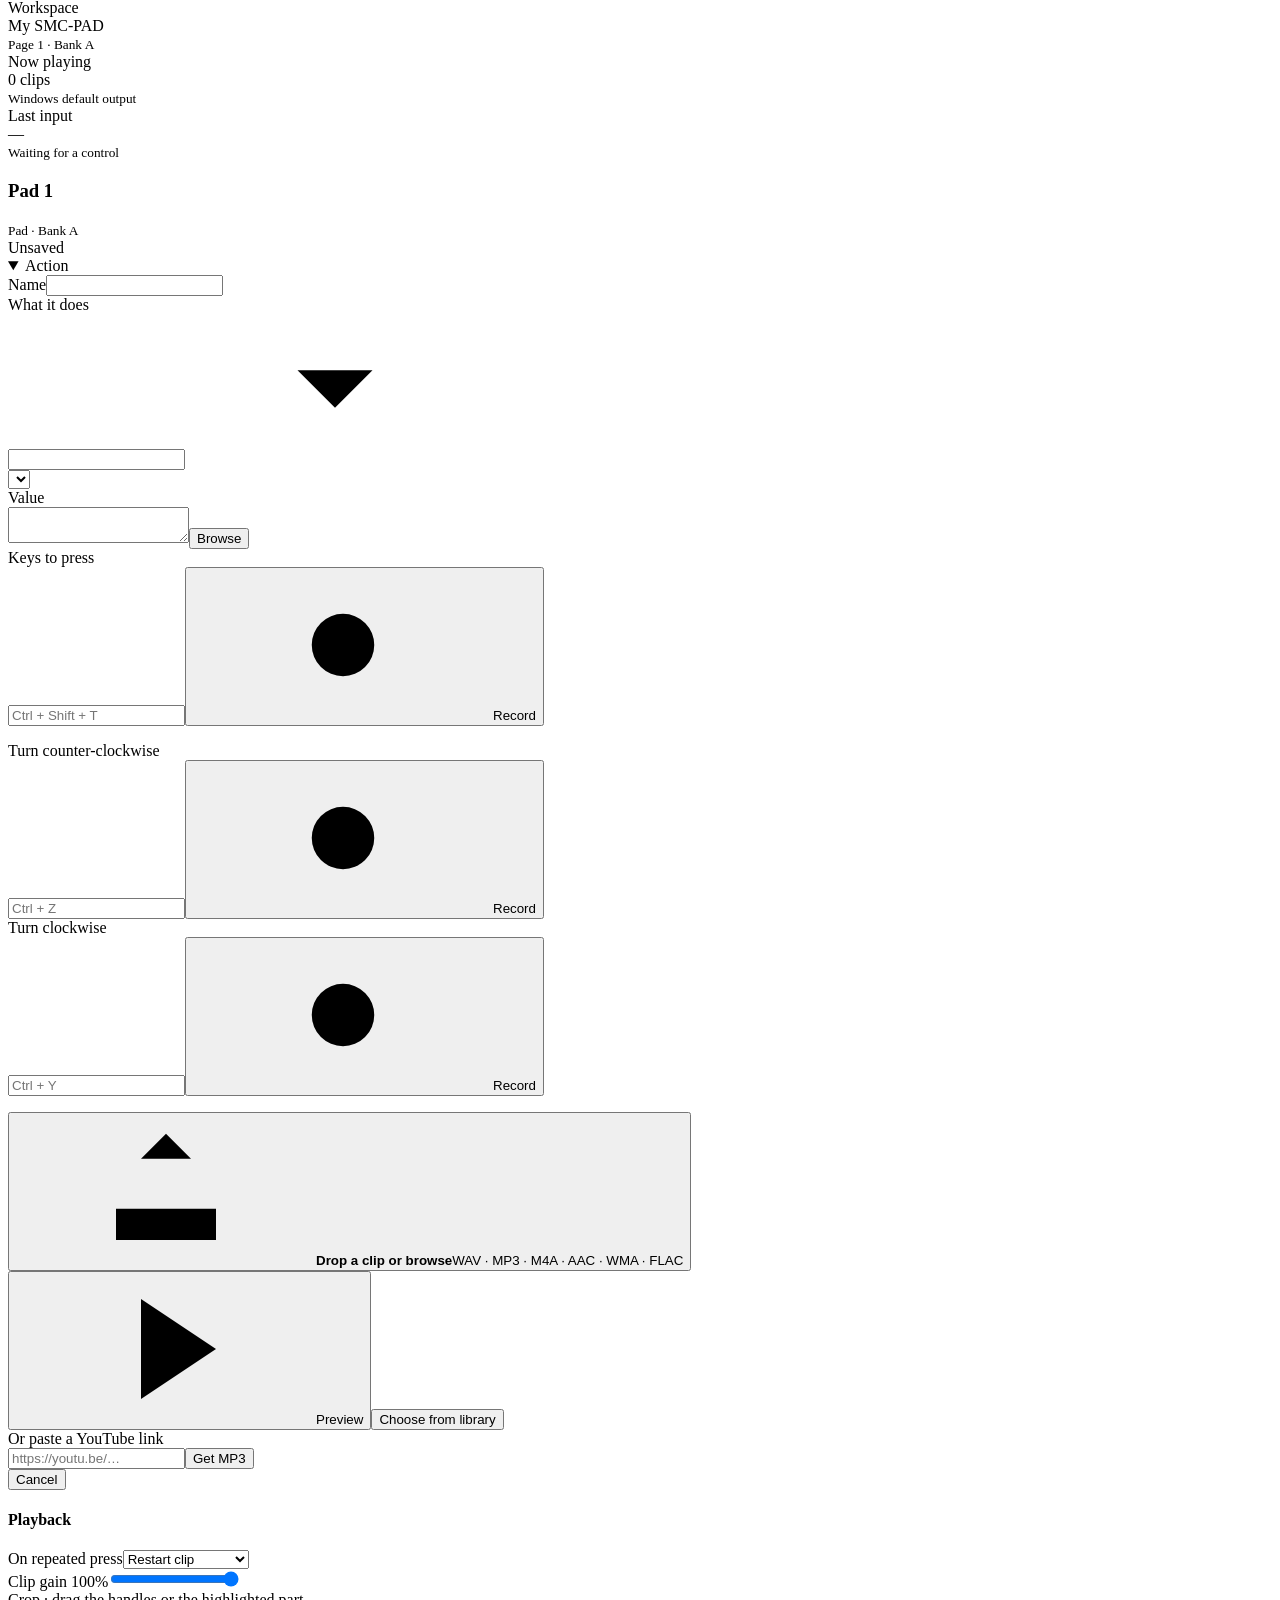
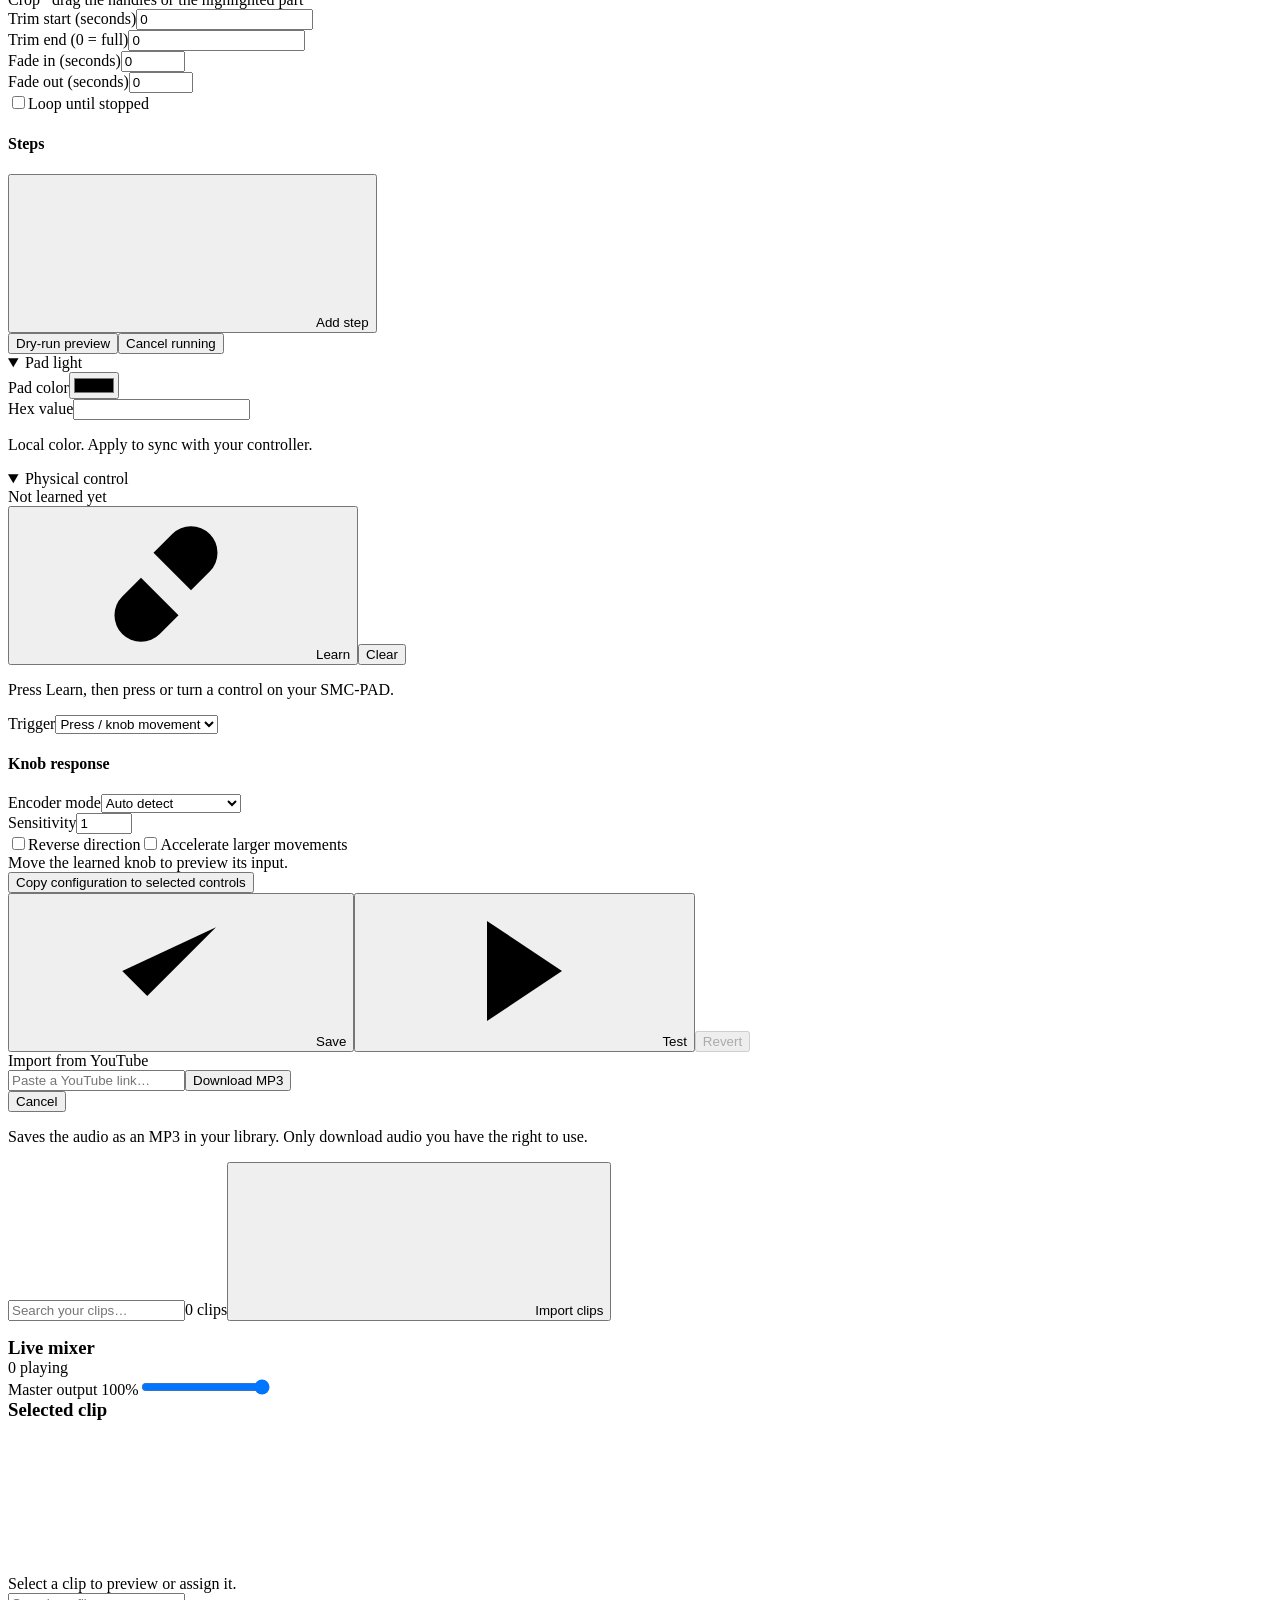
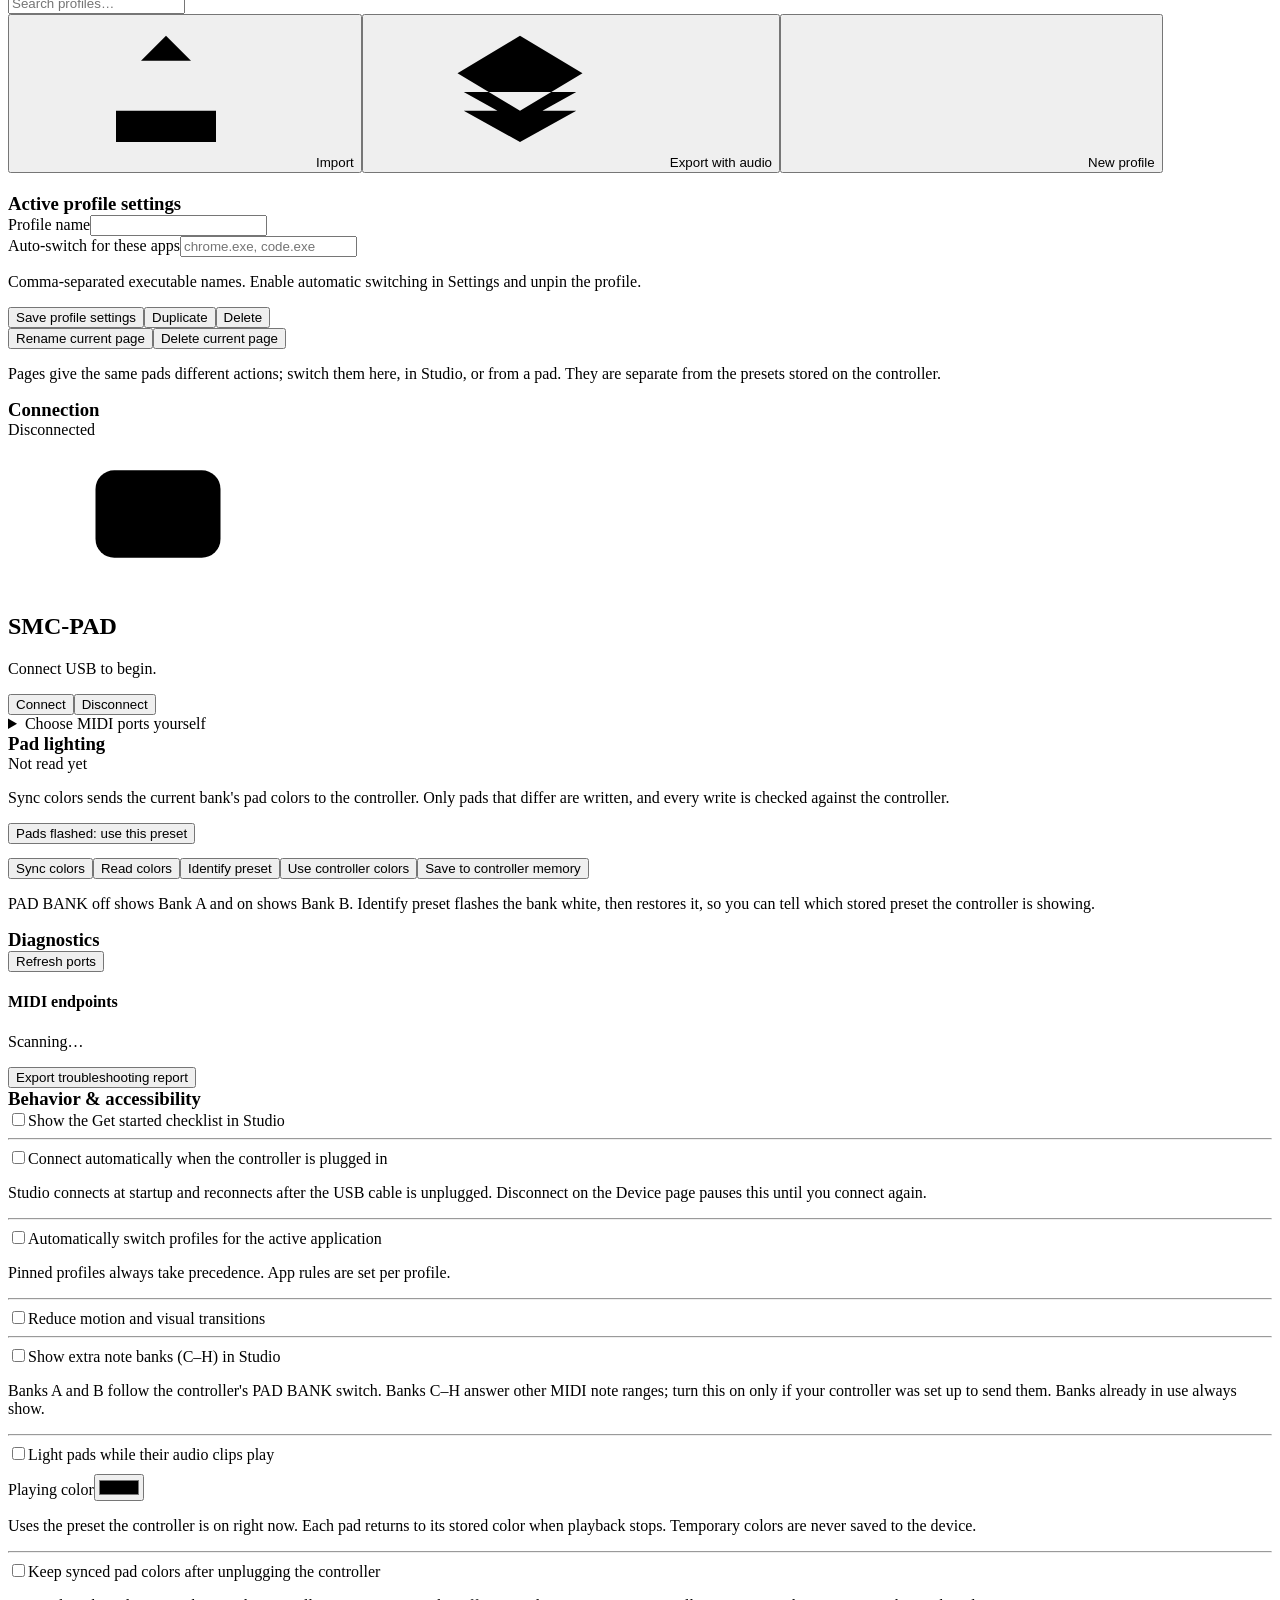
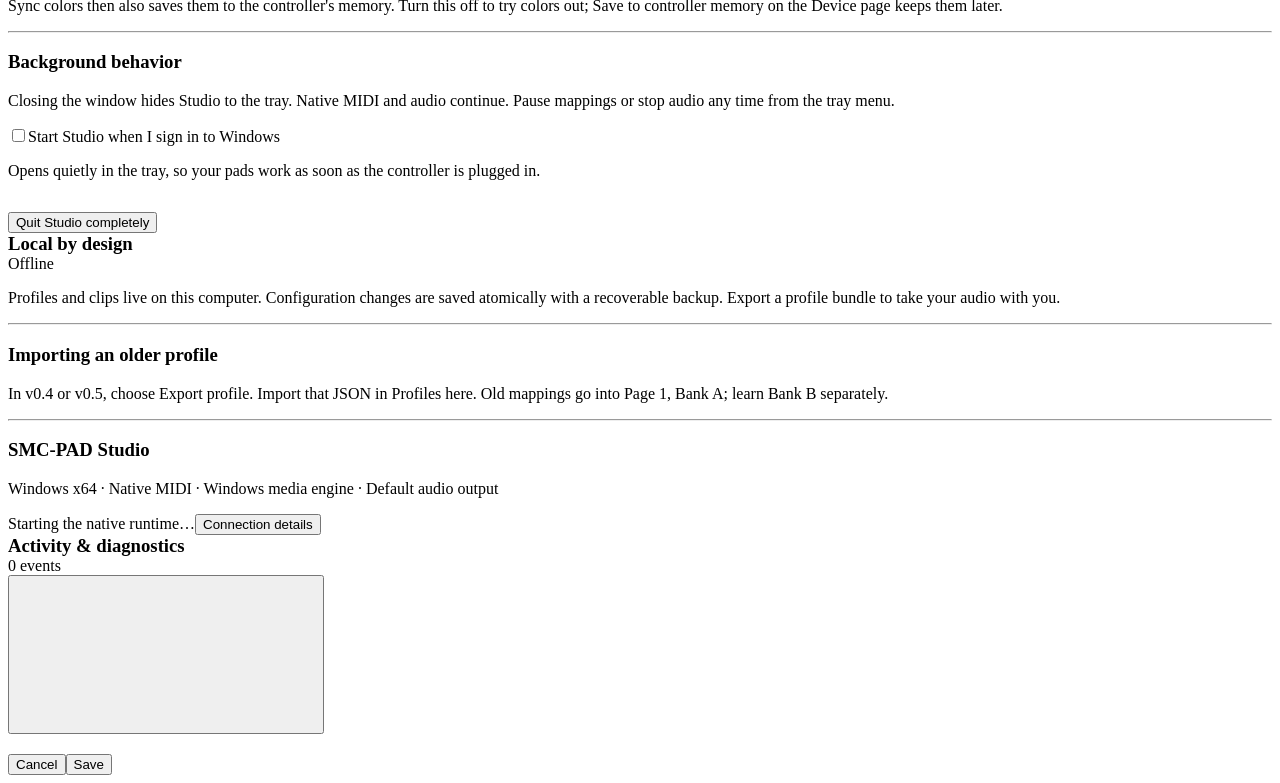
==== commit 772dd772: "Add a Get started checklist that ticks itself off A card at the top of Studio lists four steps: plug" ====
--- a/source/ui/index.html
+++ b/source/ui/index.html
@@ -117,6 +117,7 @@
             </button>
           </div>
         </header>
+        <div class="banner hidden" id="banner" role="status"></div>
         <main class="content" id="main">
           <section id="view-studio">
             <div class="toolbar">
@@ -147,6 +148,16 @@
               <button class="btn" id="performanceBtn">
                 <svg><use href="#i-play" /></svg>Performance
               </button>
+            </div>
+            <div class="panel onboarding hidden" id="onboarding">
+              <div class="onboarding-head">
+                <div>
+                  <h3>Get started</h3>
+                  <p class="muted" id="onboardingSummary">Four steps to a working SMC-PAD.</p>
+                </div>
+                <button class="btn ghost tiny" id="hideOnboarding">Hide</button>
+              </div>
+              <ol class="steps-list" id="onboardingSteps"></ol>
             </div>
             <div class="studio-layout">
               <div>
@@ -716,6 +727,10 @@
                 <div class="panel-head"><h3 style="margin: 0">Behavior & accessibility</h3></div>
                 <div class="panel-body">
                   <label class="check"
+                    ><input type="checkbox" id="showOnboarding" />Show the Get started checklist in Studio</label
+                  >
+                  <hr class="section-rule" />
+                  <label class="check"
                     ><input type="checkbox" id="autoConnect" />Connect automatically when the controller is plugged
                     in</label
                   >
@@ -818,7 +833,7 @@
       </div>
       <div class="diagnostic-logs" id="logs"></div>
     </div>
-    <div id="toast" class="toast hidden" role="status" aria-live="polite"></div>
+    <div id="toasts" class="toasts" aria-live="polite"></div>
     <div id="modal" class="modal hidden" role="dialog" aria-modal="true" aria-labelledby="modalTitle">
       <div class="modal-card">
         <h2 id="modalTitle"></h2>
--- a/source/ui/studio.css
+++ b/source/ui/studio.css
@@ -1534,24 +1534,92 @@
   color: #8fa3ba;
   padding: 3px;
 }
+/* Messages stack at the bottom center, newest last, clear of the editor's Save bar. */
+.toasts {
+  position: fixed;
+  left: 50%;
+  bottom: 48px;
+  transform: translateX(-50%);
+  z-index: 60;
+  display: grid;
+  justify-items: center;
+  gap: var(--sp-2);
+  max-width: min(460px, calc(100vw - 48px));
+  pointer-events: none;
+}
 .toast {
-  position: fixed;
-  right: 24px;
-  bottom: 48px;
-  max-width: 440px;
+  display: flex;
+  align-items: center;
+  gap: 10px;
+  padding: 9px 9px 9px 16px;
   background: #1a2830;
   color: #d6f5f1;
   border: 1px solid #72d4d450;
-  padding: 12px 17px;
   border-radius: 10px;
   box-shadow: 0 15px 50px #0007;
-  z-index: 60;
-  font-size: 12px;
+  font-size: var(--fs-sm);
+  pointer-events: auto;
+  animation: toast-in 0.18s ease-out;
 }
 .toast.error {
   background: #30202a;
   color: #ffc0cb;
   border-color: #f28a9650;
+}
+.toast-text {
+  flex: 1;
+  min-width: 0;
+}
+.toast-action {
+  padding: 4px 10px;
+  border: 1px solid currentColor;
+  border-radius: 6px;
+  background: transparent;
+  font-size: var(--fs-sm);
+  font-weight: 600;
+}
+.toast-close {
+  display: grid;
+  place-items: center;
+  padding: 4px;
+  border: 0;
+  border-radius: 6px;
+  background: transparent;
+  opacity: 0.7;
+}
+.toast-close:hover {
+  opacity: 1;
+  background: #ffffff10;
+}
+.toast-close svg {
+  width: 14px;
+  height: 14px;
+}
+@keyframes toast-in {
+  from {
+    opacity: 0;
+    transform: translateY(6px);
+  }
+}
+/* A line under the top bar while the controller is unplugged or unreachable. */
+.banner {
+  display: flex;
+  align-items: center;
+  gap: var(--sp-3);
+  flex-shrink: 0;
+  padding: 8px 28px;
+  border-bottom: 1px solid #d9bd8330;
+  background: #1f1c14;
+  color: #ead9b2;
+  font-size: var(--fs-md);
+}
+.banner .grow {
+  flex: 1;
+}
+.banner.error {
+  border-bottom-color: #f28a9640;
+  background: #261a1f;
+  color: #ffc9d1;
 }
 .modal {
   position: fixed;
@@ -1578,6 +1646,77 @@
   gap: 8px;
   margin-top: 18px;
 }
+/* Get started: four steps that tick themselves. */
+.onboarding {
+  margin-bottom: 18px;
+  padding: 16px 18px;
+  background: linear-gradient(120deg, #15202a, var(--panel) 60%);
+}
+.onboarding-head {
+  display: flex;
+  align-items: flex-start;
+  justify-content: space-between;
+  gap: var(--sp-3);
+  margin-bottom: var(--sp-3);
+}
+.onboarding-head h3 {
+  margin: 0 0 2px;
+  font-size: var(--fs-base);
+}
+.steps-list {
+  list-style: none;
+  margin: 0;
+  padding: 0;
+  display: grid;
+  grid-template-columns: repeat(4, minmax(0, 1fr));
+  gap: 10px;
+}
+.steps-list li {
+  display: flex;
+  align-items: flex-start;
+  gap: 10px;
+  padding: 10px 12px;
+  border: 1px solid var(--line);
+  border-radius: 10px;
+  background: #10141a;
+}
+.steps-list strong {
+  display: block;
+  font-size: var(--fs-md);
+  font-weight: 600;
+}
+.steps-list small {
+  display: block;
+  margin-top: 2px;
+  font-size: var(--fs-xs);
+  color: var(--muted);
+}
+.steps-list li.done strong {
+  color: var(--muted);
+}
+.step-check {
+  flex-shrink: 0;
+  display: grid;
+  place-items: center;
+  width: 20px;
+  height: 20px;
+  margin-top: 1px;
+  border: 1.5px solid #4a5363;
+  border-radius: 50%;
+}
+.steps-list li.done .step-check {
+  background: var(--accent);
+  border-color: var(--accent);
+  color: #0a2528;
+}
+.step-check svg {
+  width: 12px;
+  height: 12px;
+  stroke-width: 2.4;
+}
+.performance .onboarding {
+  display: none;
+}
 .performance .studio-layout {
   grid-template-columns: 1fr;
 }
@@ -1629,6 +1768,9 @@
   }
   .topbar {
     padding: 0 20px;
+  }
+  .banner {
+    padding: 8px 20px;
   }
   .studio-layout {
     grid-template-columns: minmax(375px, 1fr) 280px;
@@ -1711,6 +1853,9 @@
   .device-layout,
   .settings-layout {
     grid-template-columns: 1fr;
+  }
+  .steps-list {
+    grid-template-columns: repeat(2, minmax(0, 1fr));
   }
   .toolbar select {
     min-width: 120px;
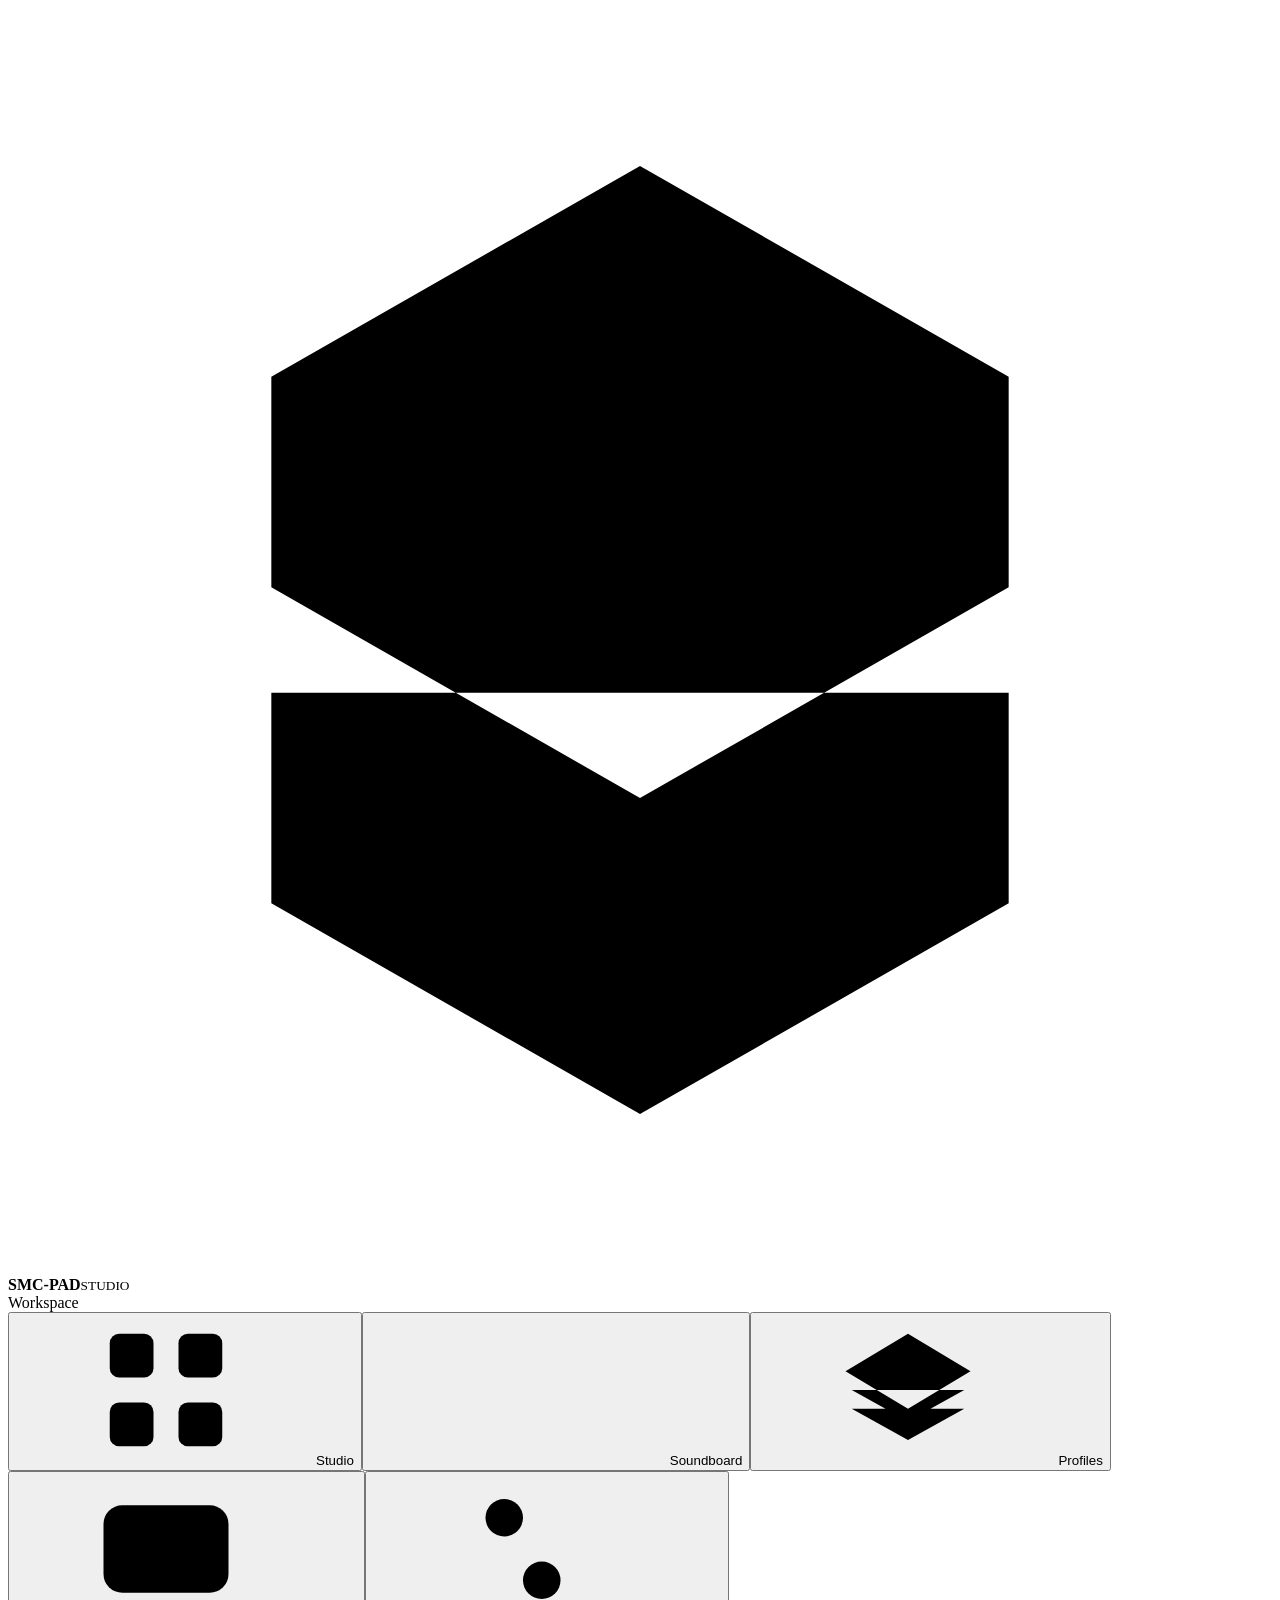
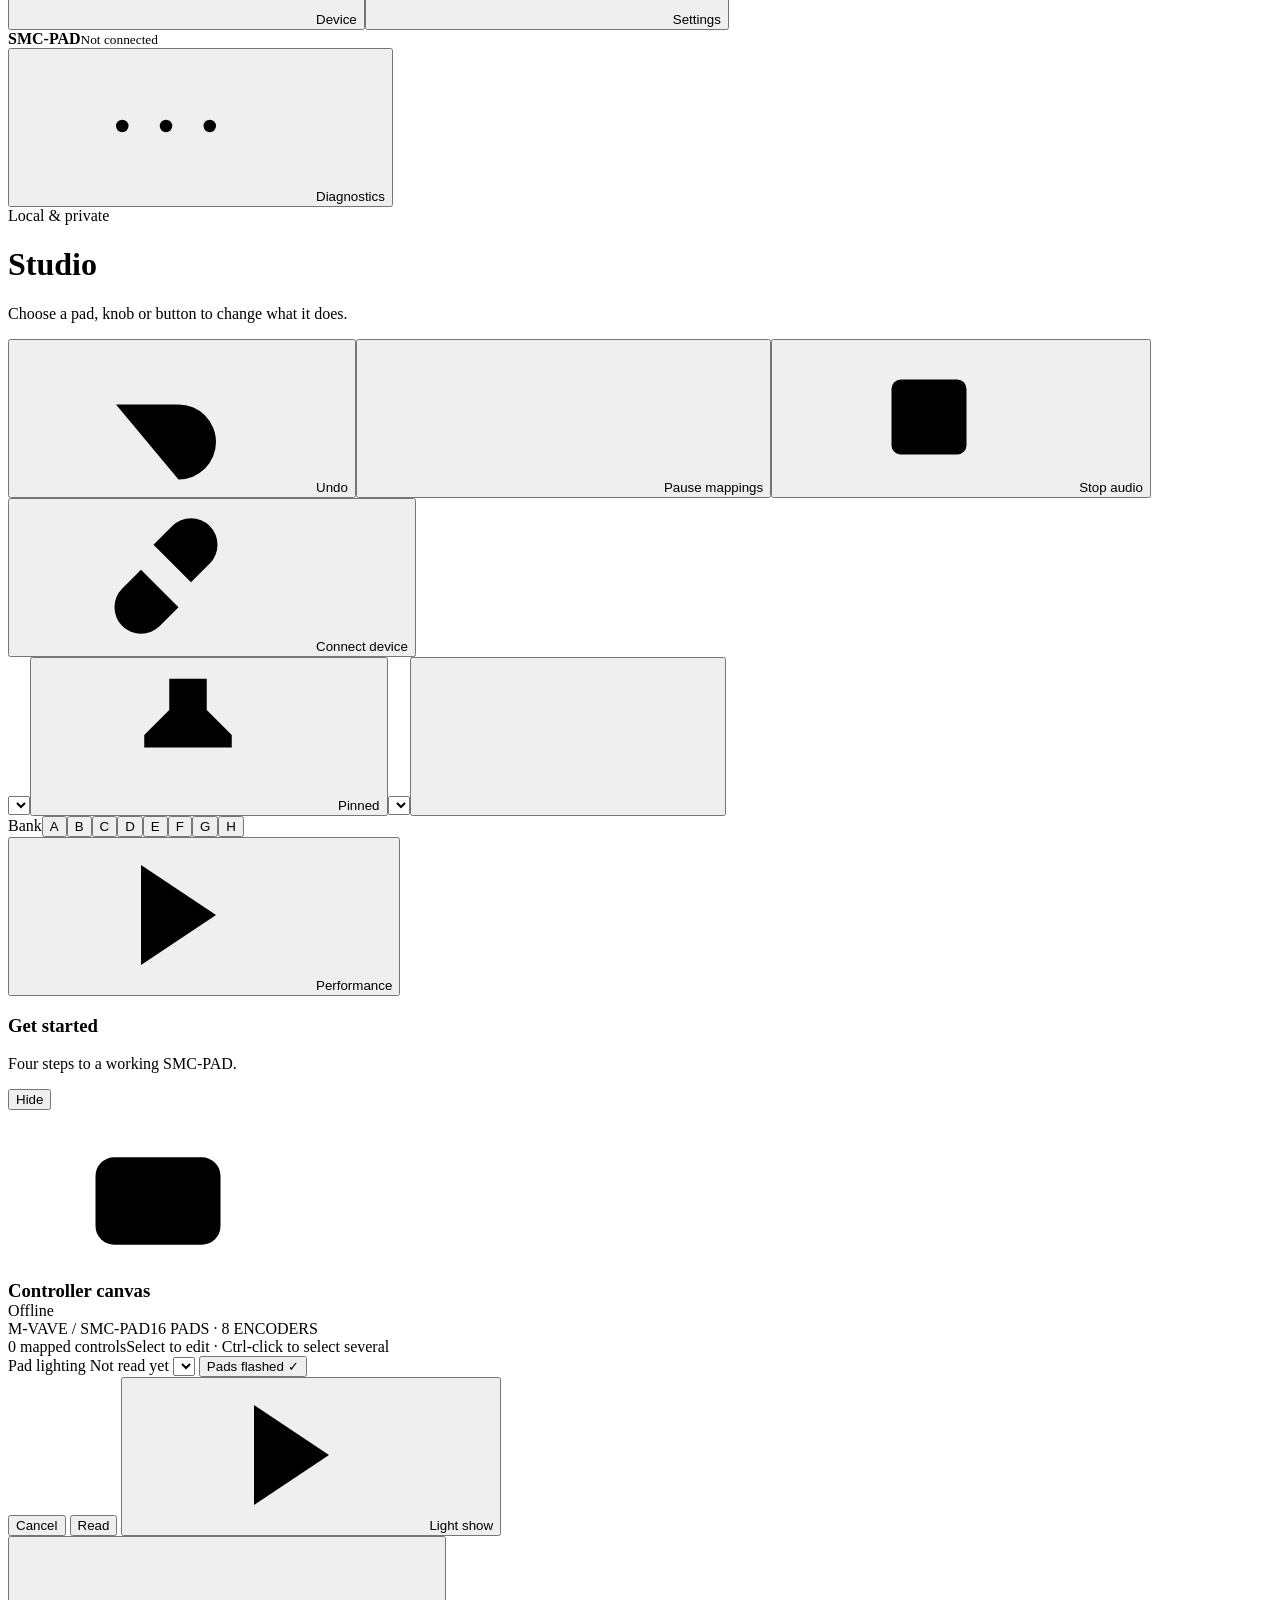
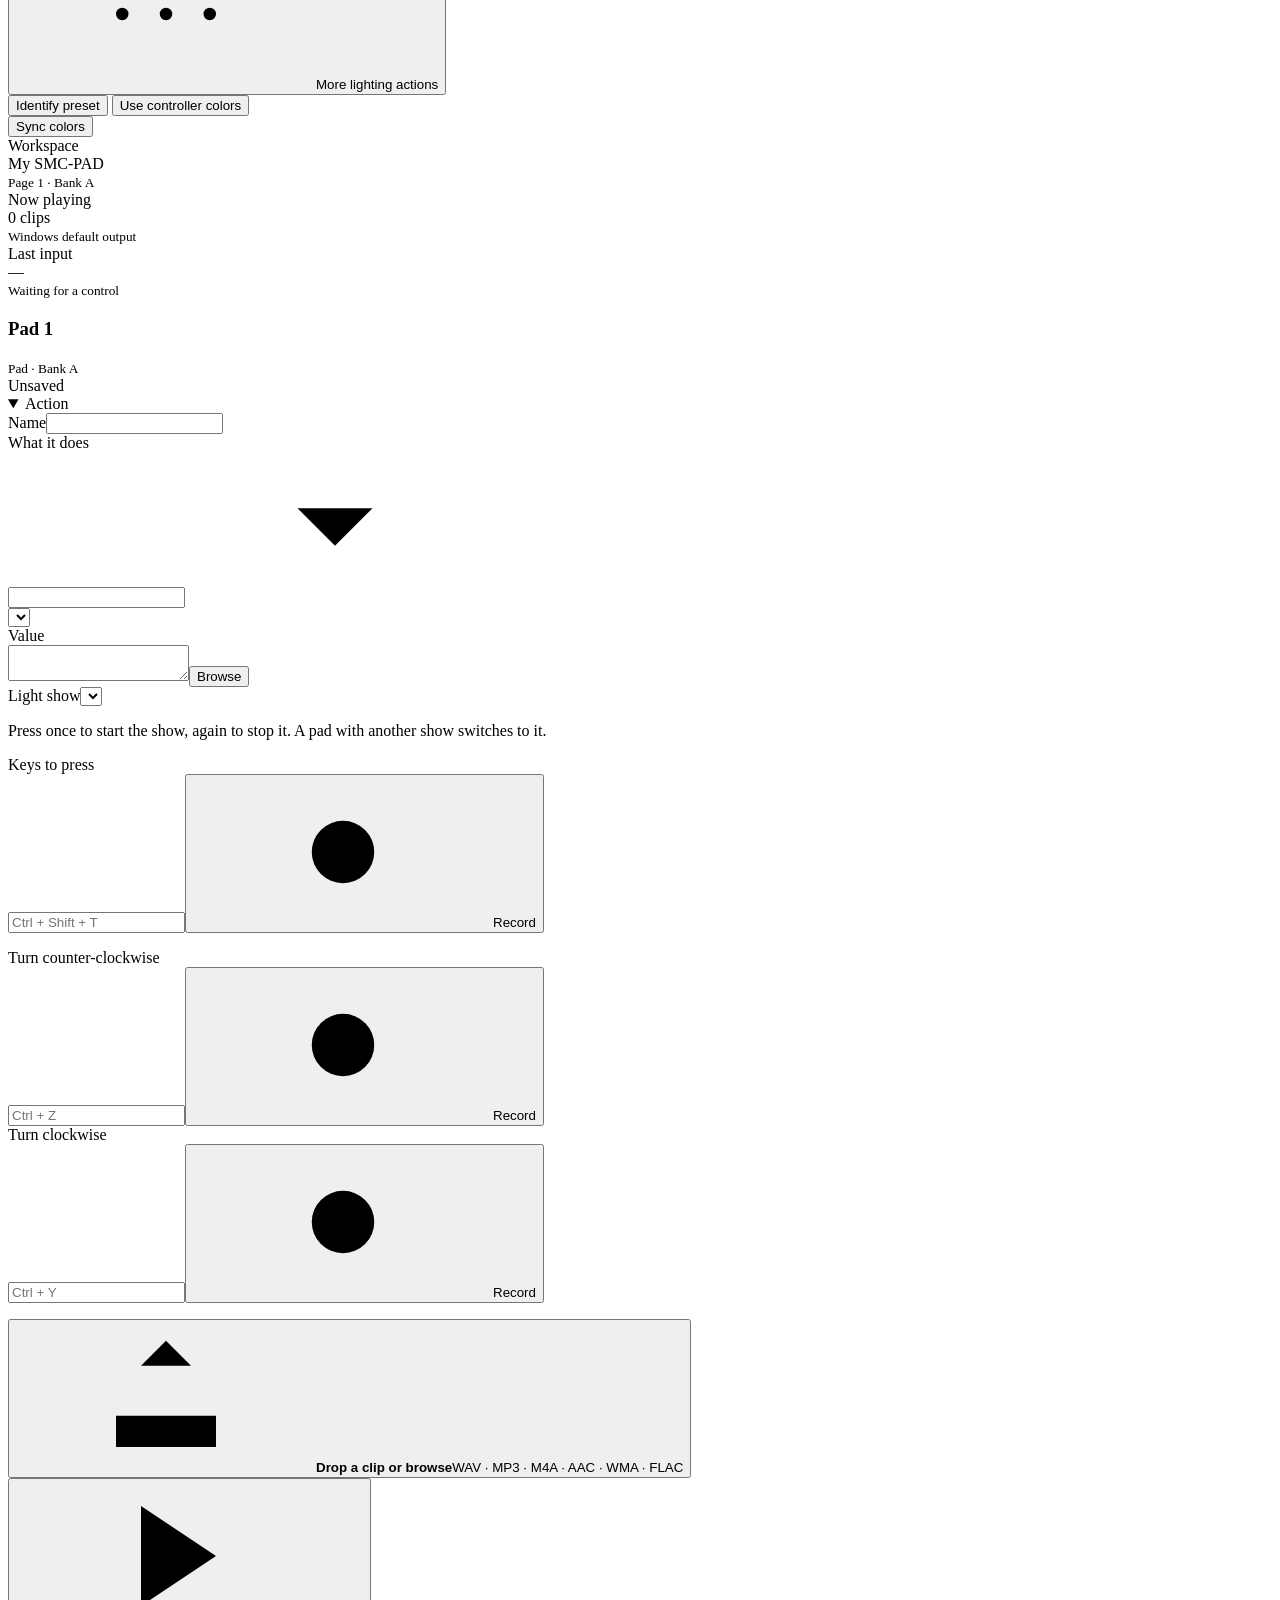
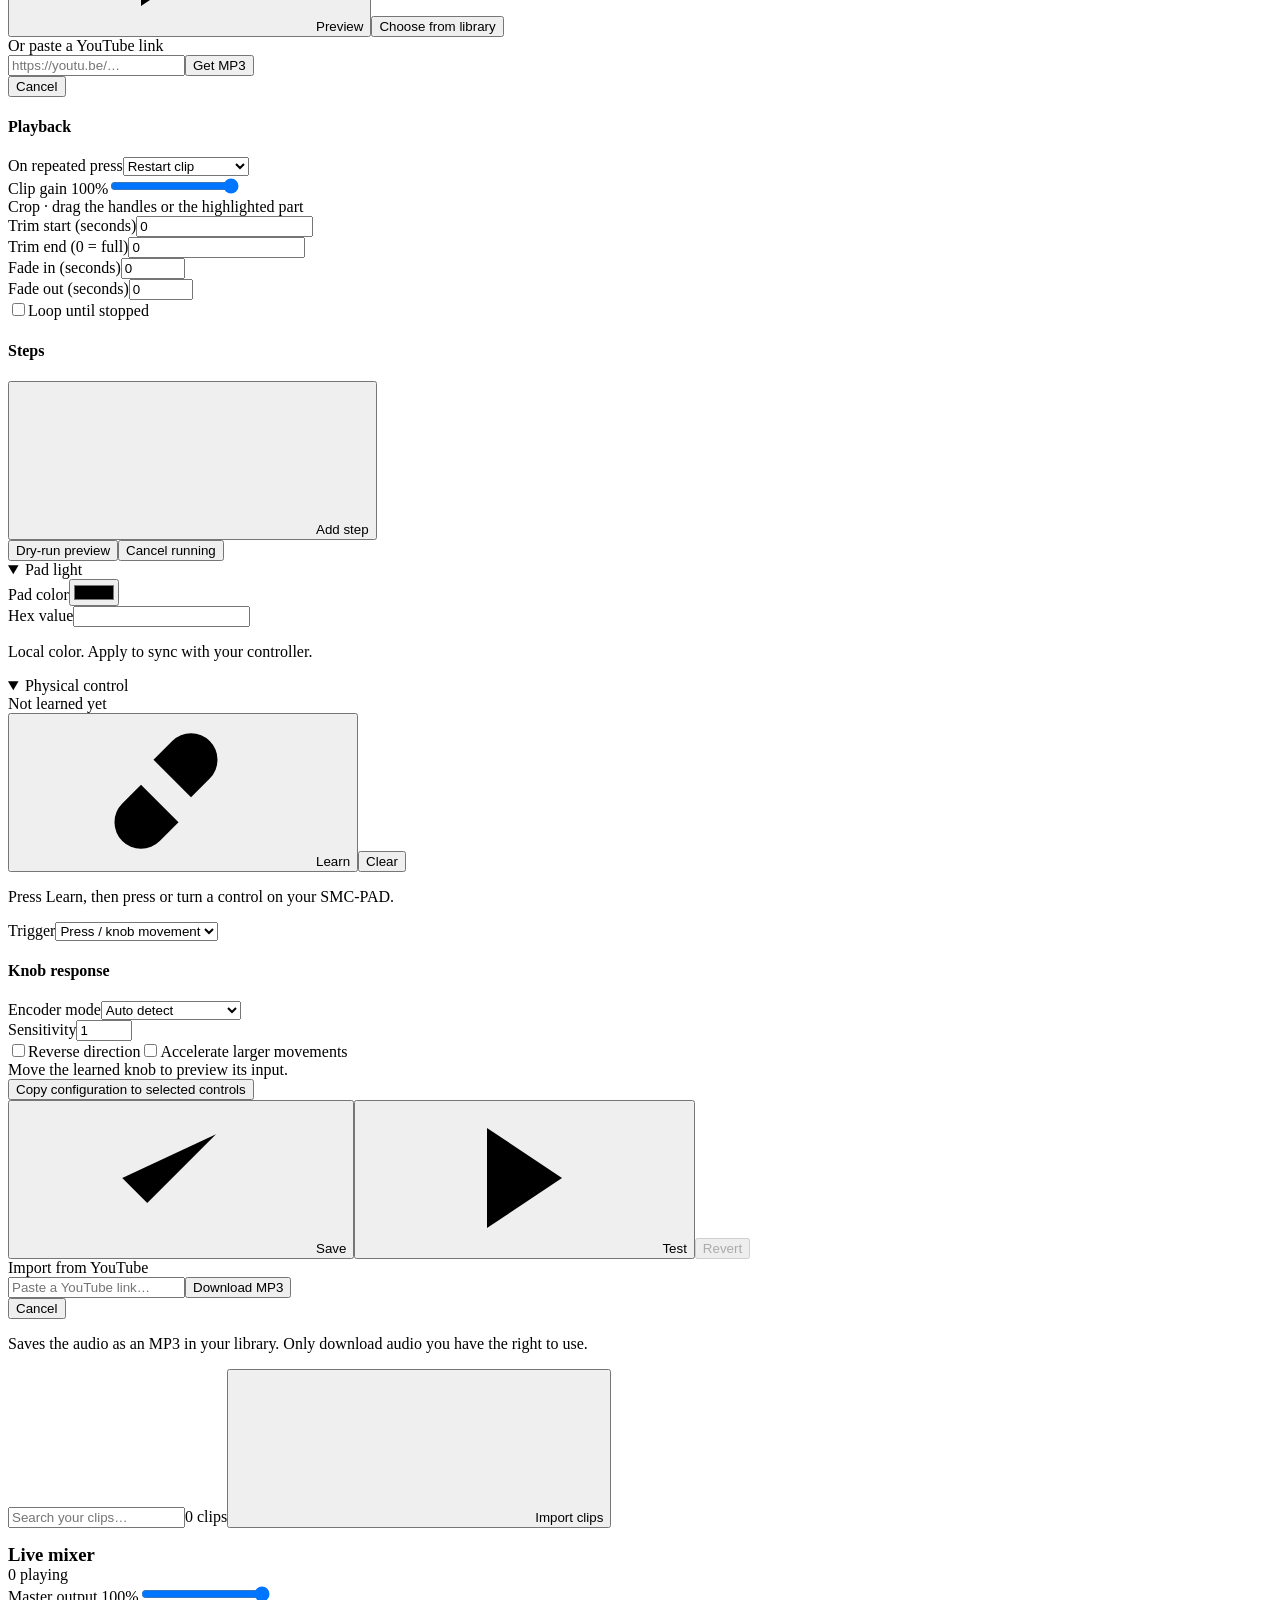
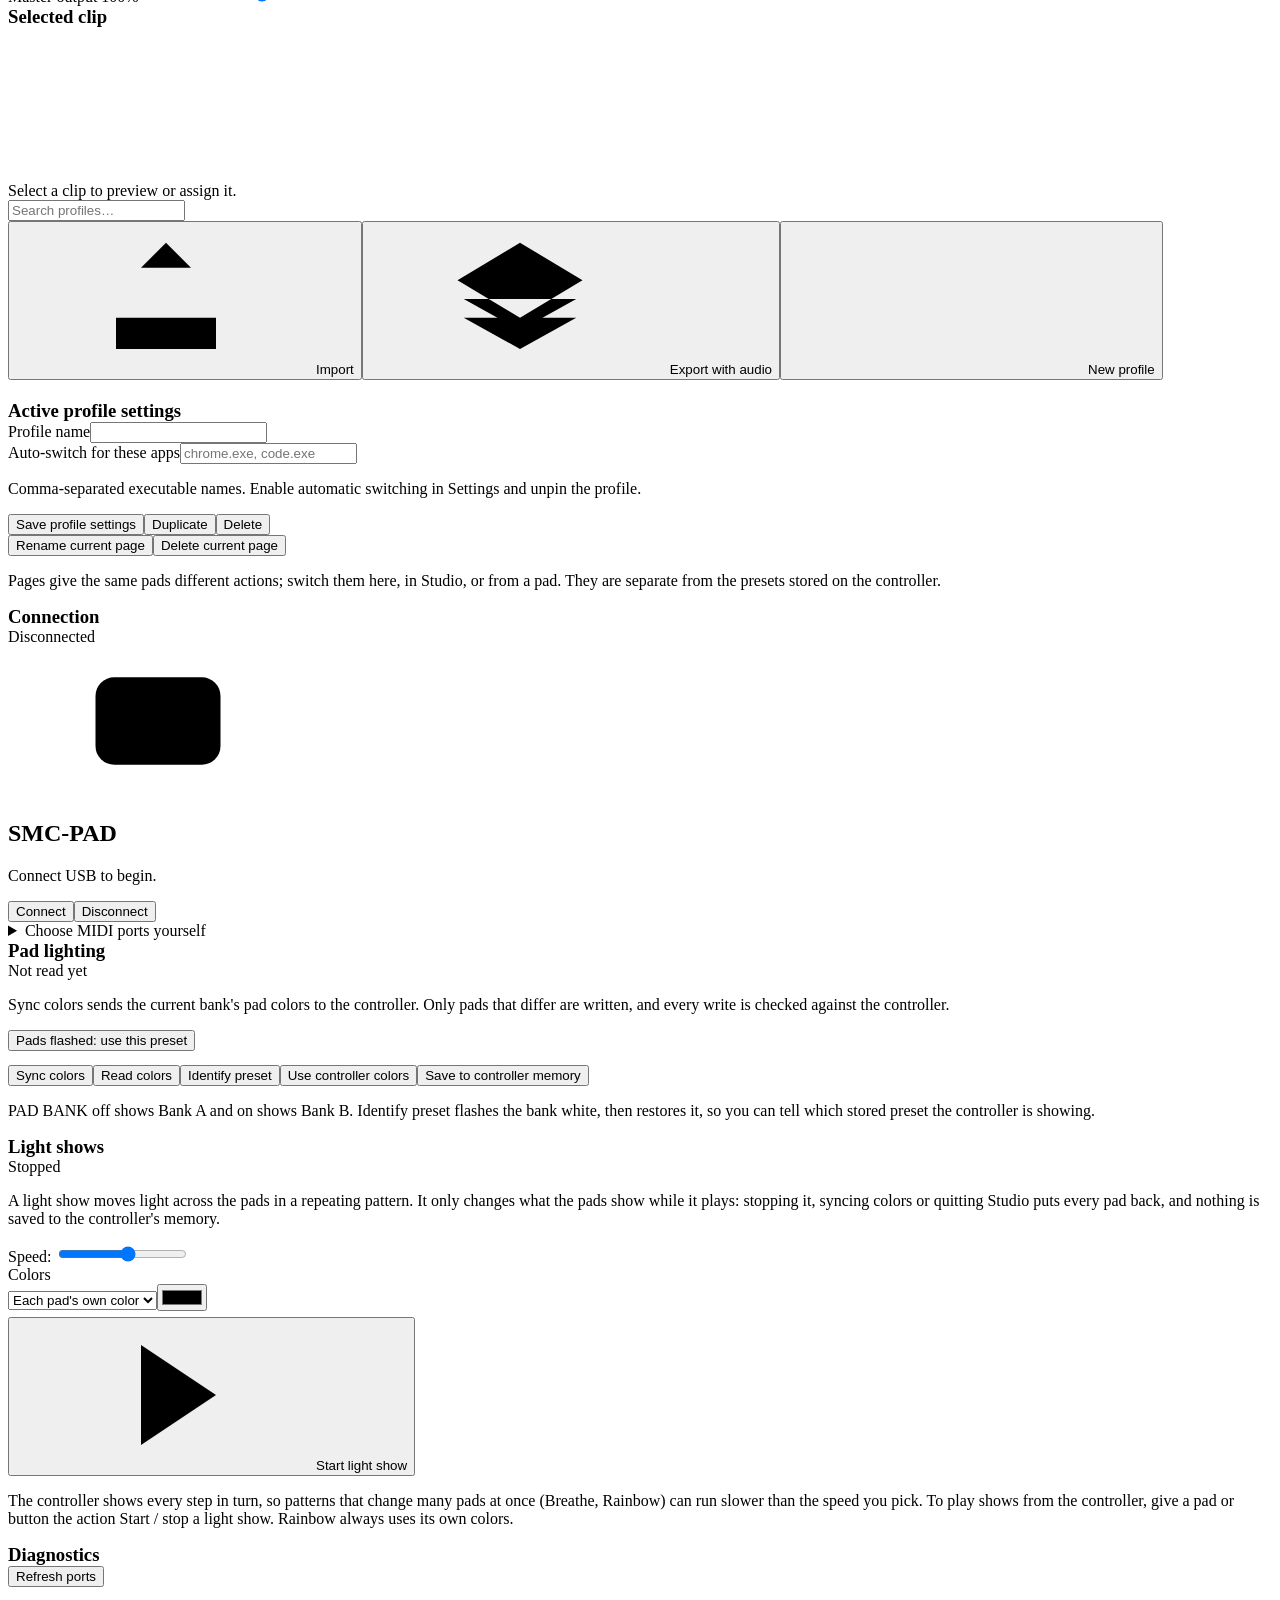
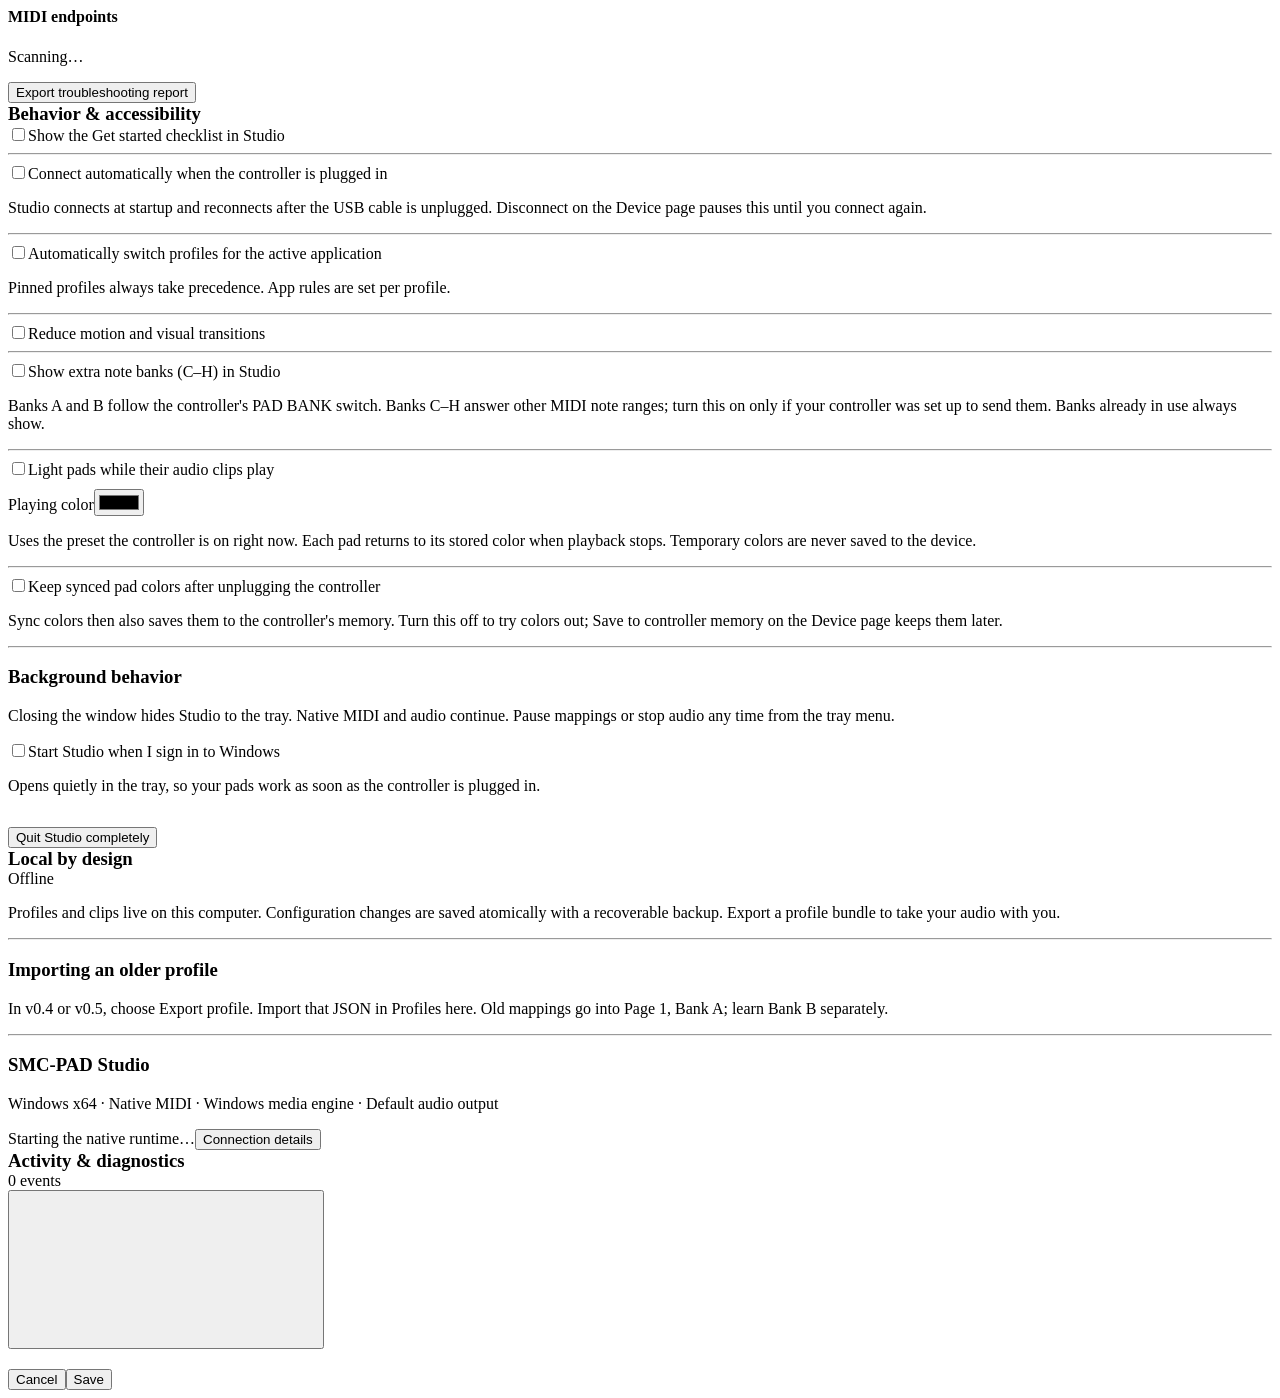
==== commit 6269fa49: "Add light shows that animate patterns across the pads Eight looping patterns (Chase, Snake, Wave, Ra" ====
--- a/source/ui/index.html
+++ b/source/ui/index.html
@@ -197,6 +197,13 @@
                     <button class="btn tiny" id="readRGB" title="Read the pad colors stored on the controller">
                       Read
                     </button>
+                    <button
+                      class="btn tiny"
+                      id="showToggle"
+                      title="Play the light show chosen on the Device page. Nothing is saved to the controller."
+                    >
+                      <svg><use href="#i-play" /></svg><span>Light show</span>
+                    </button>
                     <div class="menu">
                       <button
                         class="btn tiny"
@@ -300,6 +307,13 @@
                           ><button type="button" class="btn tiny hidden" id="browseBtn">Browse</button>
                         </div>
                       </div>
+                      <div class="field hidden" id="lightShowField">
+                        <label for="lightShowSelect">Light show</label
+                        ><select id="lightShowSelect"></select>
+                        <p class="helper">
+                          Press once to start the show, again to stop it. A pad with another show switches to it.
+                        </p>
+                      </div>
                       <div class="field hidden" id="shortcutField">
                         <label for="shortcutInput">Keys to press</label>
                         <div class="recorder">
@@ -702,6 +716,48 @@
                       restores it, so you can tell which stored preset the controller is showing.
                     </p>
                     <div id="rgbResults"></div>
+                  </div>
+                </div>
+                <div class="panel">
+                  <div class="panel-head">
+                    <h3 style="margin: 0">Light shows</h3>
+                    <span class="tag" id="showStatus">Stopped</span>
+                  </div>
+                  <div class="panel-body">
+                    <p class="muted">
+                      A light show moves light across the pads in a repeating pattern. It only changes what the pads
+                      show while it plays: stopping it, syncing colors or quitting Studio puts every pad back, and
+                      nothing is saved to the controller's memory.
+                    </p>
+                    <div class="show-layout">
+                      <div class="show-patterns" id="showPatterns" role="radiogroup" aria-label="Pattern"></div>
+                      <div class="show-preview" id="showPreview" aria-hidden="true"></div>
+                    </div>
+                    <div class="row2" style="margin-top: 14px">
+                      <div class="field">
+                        <label for="showSpeed">Speed: <span id="showSpeedValue"></span></label
+                        ><input id="showSpeed" type="range" min="1" max="10" step="1" />
+                      </div>
+                      <div class="field">
+                        <label for="showColorMode">Colors</label>
+                        <div class="row">
+                          <select id="showColorMode" class="grow">
+                            <option value="pads">Each pad's own color</option>
+                            <option value="one">One color</option></select
+                          ><input id="showColor" class="show-color" type="color" aria-label="Light show color" />
+                        </div>
+                      </div>
+                    </div>
+                    <div class="row wrap" style="margin-top: 6px">
+                      <button class="btn primary" id="showStart">
+                        <svg><use href="#i-play" /></svg><span>Start light show</span>
+                      </button>
+                    </div>
+                    <p class="helper">
+                      The controller shows every step in turn, so patterns that change many pads at once (Breathe,
+                      Rainbow) can run slower than the speed you pick. To play shows from the controller, give a pad or
+                      button the action Start / stop a light show. Rainbow always uses its own colors.
+                    </p>
                   </div>
                 </div>
               </div>
--- a/source/ui/studio.css
+++ b/source/ui/studio.css
@@ -1452,6 +1452,77 @@
   color: var(--danger);
   border-color: #f28a9640;
 }
+/* Light shows: pattern choices beside a live 4 x 4 preview laid out like the controller. */
+.show-layout {
+  display: grid;
+  grid-template-columns: minmax(0, 1fr) 132px;
+  gap: var(--sp-4);
+  align-items: start;
+  margin-top: var(--sp-3);
+}
+.show-patterns {
+  display: grid;
+  grid-template-columns: repeat(2, minmax(0, 1fr));
+  gap: 6px;
+}
+.show-pattern {
+  display: flex;
+  flex-direction: column;
+  gap: 2px;
+  padding: 8px 10px;
+  border: 1px solid var(--line);
+  border-radius: 8px;
+  background: transparent;
+  color: var(--text);
+  text-align: left;
+  font-size: var(--fs-sm);
+}
+.show-pattern span {
+  color: var(--muted);
+  font-size: var(--fs-xs);
+}
+.show-pattern:hover {
+  border-color: color-mix(in srgb, var(--accent) 50%, var(--line));
+}
+.show-pattern[aria-checked='true'] {
+  border-color: var(--accent);
+  background: color-mix(in srgb, var(--accent) 8%, transparent);
+}
+.show-pattern.playing strong::after {
+  content: ' · playing';
+  color: var(--accent);
+  font-weight: 400;
+}
+.show-preview {
+  display: grid;
+  grid-template-columns: repeat(4, 1fr);
+  gap: 5px;
+  padding: 8px;
+  border: 1px solid var(--line);
+  border-radius: 10px;
+  background: #0c0e12;
+}
+.show-preview i {
+  aspect-ratio: 1;
+  border-radius: 4px;
+  background: var(--led);
+  border: 1px solid #ffffff14;
+  transition: background 0.12s;
+}
+.field input.show-color {
+  flex: none;
+  width: 52px;
+}
+.pad-grid.show-on .pad:after {
+  background: var(--led, #000);
+  box-shadow: 0 0 14px var(--led, #000);
+  opacity: 1;
+  height: 4px;
+}
+.pad-grid.show-on .pad {
+  border-color: color-mix(in srgb, var(--led, #000) 70%, #252b35);
+  box-shadow: inset 0 0 30px color-mix(in srgb, var(--led, #000) 55%, transparent);
+}
 .port-list {
   font:
     11px/1.8 Consolas,
@@ -1862,6 +1933,12 @@
   }
 }
 @media (max-width: 850px) {
+  .show-layout {
+    grid-template-columns: 1fr;
+  }
+  .show-preview {
+    max-width: 160px;
+  }
   .studio-layout,
   .library-layout {
     grid-template-columns: 1fr;
